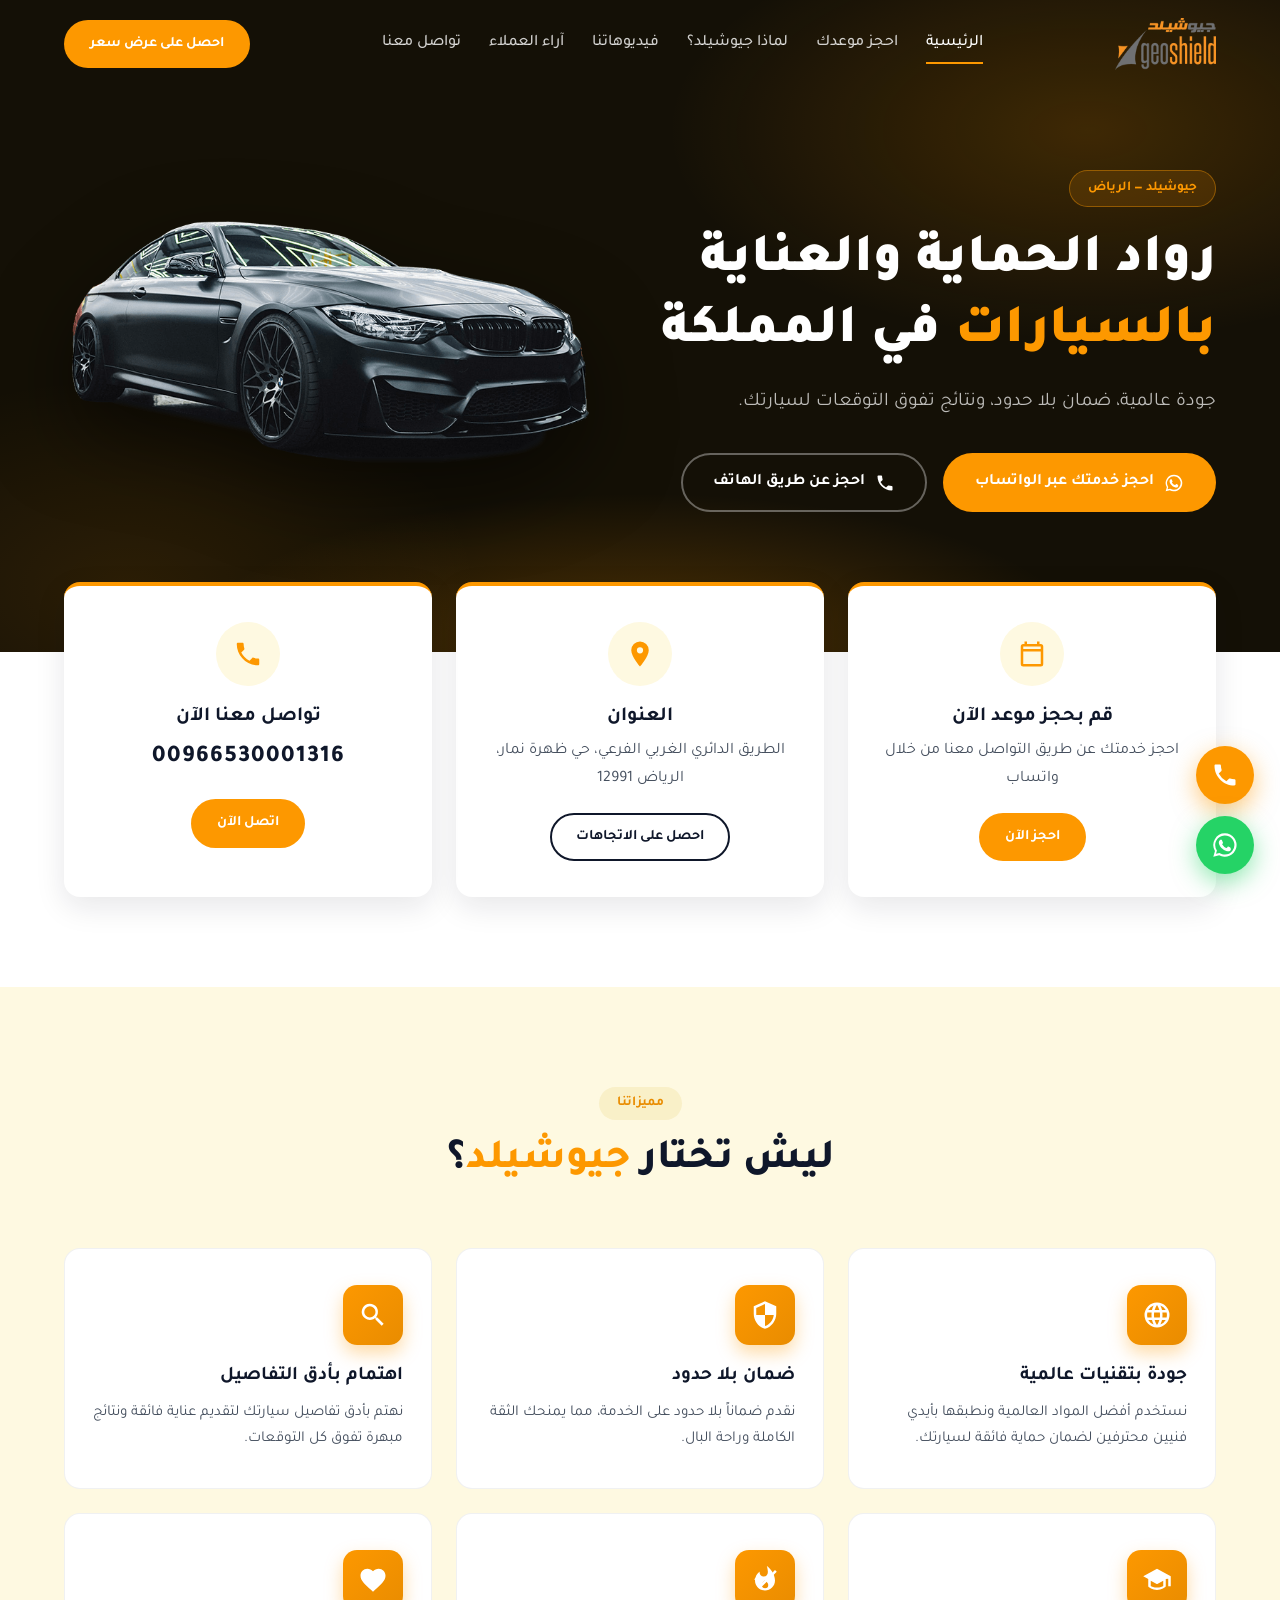
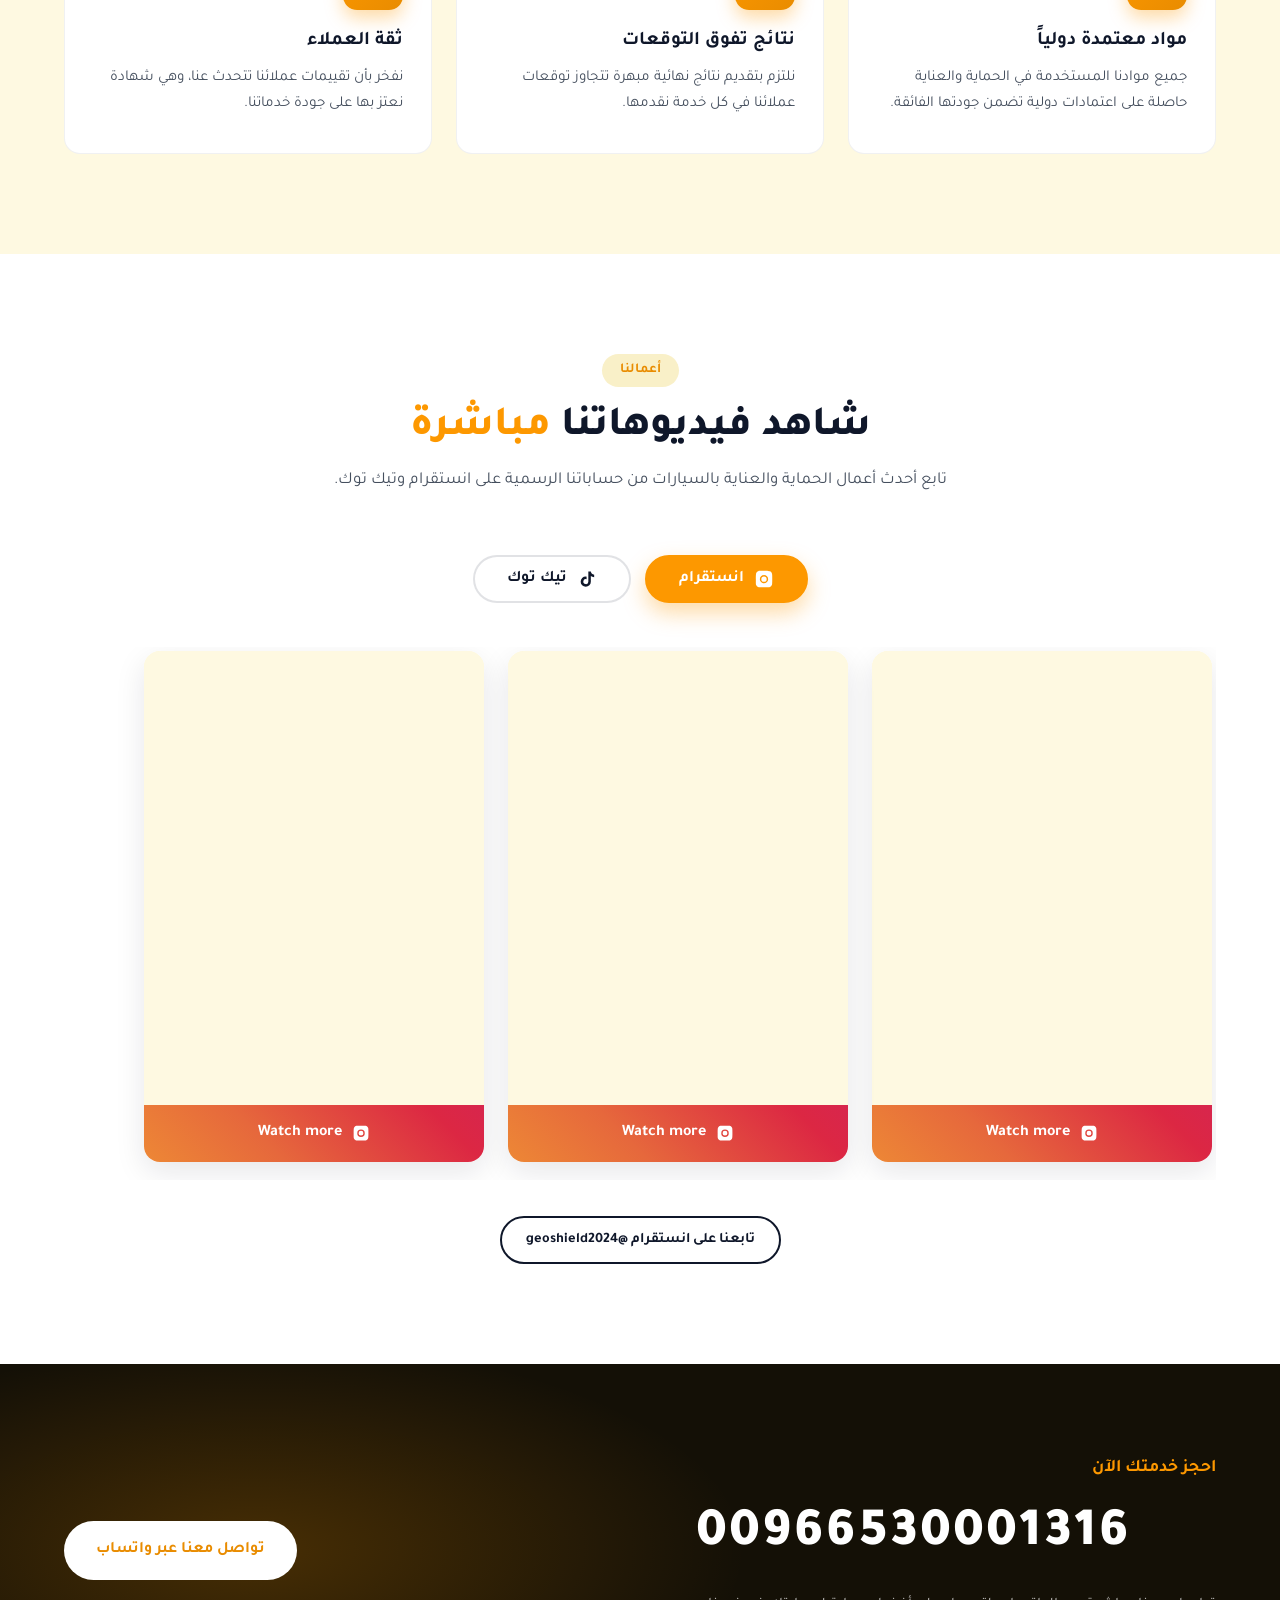
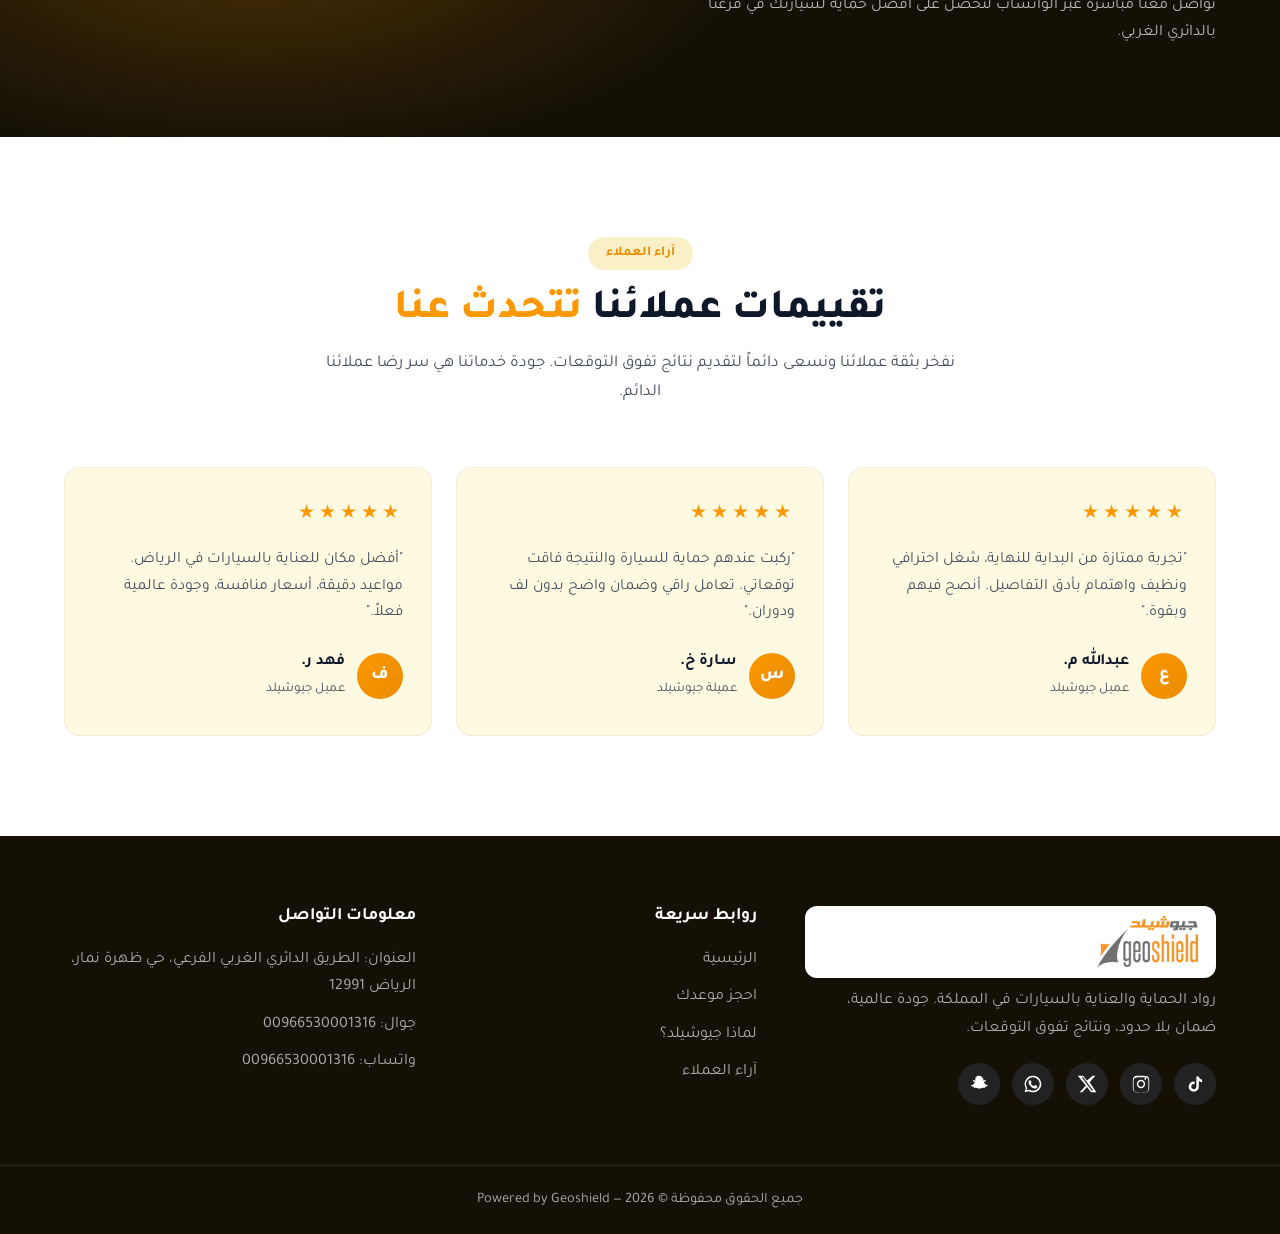
==== index.html @ a32b6647 "Geoshield landing page (RTL Arabic) Landing page matching geoshield-sa.com branding - hero, booking " ====
<!DOCTYPE html>
<html lang="ar" dir="rtl">
<head>
  <meta charset="UTF-8" />
  <meta name="viewport" content="width=device-width, initial-scale=1.0" />
  <title>جيوشيلد | رواد الحماية والعناية بالسيارات في المملكة — Geoshield</title>
  <meta name="description" content="جيوشيلد — رواد الحماية والعناية بالسيارات في المملكة. جودة عالمية، ضمان بلا حدود، ونتائج تفوق التوقعات لسيارتك. الدائري الغربي، الرياض. اتصل: 00966530001316" />
  <meta name="keywords" content="جيوشيلد, Geoshield, حماية السيارات, العناية بالسيارات, نانو سيراميك, تظليل حراري, PPF, الرياض, الدائري الغربي, عازل حراري, تلميع سيارات" />
  <meta name="author" content="Geoshield" />
  <meta name="robots" content="index, follow" />
  <meta name="theme-color" content="#FD9800" />
  <link rel="canonical" href="https://geoshield-sa.com/" />

  <!-- Open Graph -->
  <meta property="og:type" content="website" />
  <meta property="og:locale" content="ar_SA" />
  <meta property="og:site_name" content="Geoshield | جيوشيلد" />
  <meta property="og:title" content="جيوشيلد | رواد الحماية والعناية بالسيارات في المملكة" />
  <meta property="og:description" content="جودة عالمية، ضمان بلا حدود، ونتائج تفوق التوقعات لسيارتك. الدائري الغربي - الرياض." />
  <meta property="og:url" content="https://geoshield-sa.com/" />
  <meta property="og:image" content="https://geoshield-sa.com/wp-content/uploads/2020/06/black-bmw-m3-coupe-car.png" />

  <!-- Twitter Card -->
  <meta name="twitter:card" content="summary_large_image" />
  <meta name="twitter:title" content="جيوشيلد | رواد الحماية والعناية بالسيارات في المملكة" />
  <meta name="twitter:description" content="جودة عالمية، ضمان بلا حدود، ونتائج تفوق التوقعات لسيارتك." />
  <meta name="twitter:image" content="https://geoshield-sa.com/wp-content/uploads/2020/06/black-bmw-m3-coupe-car.png" />
  <meta name="twitter:site" content="@geoshield2024" />

  <!-- Geo -->
  <meta name="geo.region" content="SA-01" />
  <meta name="geo.placename" content="الرياض" />
  <meta name="geo.position" content="24.5685712;46.6179628" />
  <meta name="ICBM" content="24.5685712, 46.6179628" />

  <!-- Local Business Schema -->
  <script type="application/ld+json">
  {
    "@context": "https://schema.org",
    "@type": "AutomotiveBusiness",
    "name": "Geoshield | جيوشيلد",
    "description": "رواد الحماية والعناية بالسيارات في المملكة. جودة عالمية، ضمان بلا حدود، ونتائج تفوق التوقعات لسيارتك.",
    "url": "https://geoshield-sa.com/",
    "logo": "https://geoshield-sa.com/wp-content/uploads/2025/08/Untitled.png",
    "image": "https://geoshield-sa.com/wp-content/uploads/2020/06/black-bmw-m3-coupe-car.png",
    "telephone": "+966530001316",
    "priceRange": "$$",
    "address": {
      "@type": "PostalAddress",
      "streetAddress": "الطريق الدائري الغربي الفرعي، حي ظهرة نمار",
      "addressLocality": "الرياض",
      "postalCode": "12991",
      "addressCountry": "SA"
    },
    "geo": { "@type": "GeoCoordinates", "latitude": 24.5685712, "longitude": 46.6179628 },
    "sameAs": [
      "https://www.tiktok.com/@geoshield2024",
      "https://www.instagram.com/geoshield2024",
      "https://x.com/geoshield2024"
    ]
  }
  </script>

  <!-- Google Tag Manager — for Google Ads / campaigns.
       Replace GTM-XXXXXXX with your container ID (e.g. GTM-ABC1234) and it loads automatically. -->
  <script>
    var GTM_ID = 'GTM-XXXXXXX';
    if (GTM_ID !== 'GTM-XXXXXXX') {
      window.dataLayer = window.dataLayer || [];
      window.dataLayer.push({ 'gtm.start': new Date().getTime(), event: 'gtm.js' });
      var gtmScript = document.createElement('script');
      gtmScript.async = true;
      gtmScript.src = 'https://www.googletagmanager.com/gtm.js?id=' + GTM_ID;
      document.head.appendChild(gtmScript);
    }
  </script>

  <link rel="icon" href="assets/favicon.png" />
  <link rel="preconnect" href="https://fonts.googleapis.com" />
  <link rel="preconnect" href="https://fonts.gstatic.com" crossorigin />
  <link href="https://fonts.googleapis.com/css2?family=Tajawal:wght@400;500;700;800;900&display=swap" rel="stylesheet" />
  <link rel="stylesheet" href="style.css" />
</head>
<body>

  <!-- ===== Header ===== -->
  <header class="site-header" id="siteHeader">
    <div class="container header-inner">
      <a href="#home" class="logo">
        <img src="assets/logo.png" alt="Geoshield - جيوشيلد" />
      </a>

      <nav class="main-nav" id="mainNav">
        <a href="#home" class="nav-link active">الرئيسية</a>
        <a href="#booking" class="nav-link">احجز موعدك</a>
        <a href="#features" class="nav-link">لماذا جيوشيلد؟</a>
        <a href="#videos" class="nav-link">فيديوهاتنا</a>
        <a href="#reviews" class="nav-link">آراء العملاء</a>
        <a href="#contact" class="nav-link">تواصل معنا</a>
      </nav>

      <a href="https://wa.me/966530001316" target="_blank" rel="noopener" class="btn btn-primary header-cta">احصل على عرض سعر</a>

      <button class="menu-toggle" id="menuToggle" aria-label="القائمة">
        <span></span><span></span><span></span>
      </button>
    </div>
  </header>

  <!-- ===== Hero ===== -->
  <section class="hero" id="home">
    <div class="hero-glow"></div>
    <div class="container hero-inner">
      <div class="hero-text">
        <span class="hero-badge">جيوشيلد — الرياض</span>
        <h1>رواد الحماية والعناية <span class="accent">بالسيارات</span> في المملكة</h1>
        <p>جودة عالمية، ضمان بلا حدود، ونتائج تفوق التوقعات لسيارتك.</p>
        <div class="hero-actions">
          <a href="https://wa.me/966530001316" target="_blank" rel="noopener" class="btn btn-primary">
            <svg viewBox="0 0 24 24" width="20" height="20" fill="currentColor"><path d="M12 2a10 10 0 0 0-8.6 15.1L2 22l5-1.3A10 10 0 1 0 12 2zm0 18.2c-1.6 0-3.1-.4-4.4-1.2l-.3-.2-3 .8.8-2.9-.2-.3A8.2 8.2 0 1 1 12 20.2zm4.6-6.1c-.3-.1-1.5-.7-1.7-.8-.2-.1-.4-.1-.6.1-.2.3-.6.8-.8 1-.1.2-.3.2-.5.1a6.7 6.7 0 0 1-3.3-2.9c-.3-.4 0-.5.1-.7l.4-.5c.1-.2.1-.3 0-.5l-.8-1.9c-.2-.5-.4-.4-.6-.4h-.5c-.2 0-.5.1-.7.3-.2.3-.9.9-.9 2.2s.9 2.5 1 2.7c.1.2 1.8 2.8 4.4 3.9 2.6 1.1 2.6.7 3.1.7.5-.1 1.5-.6 1.7-1.2.2-.6.2-1.1.2-1.2-.1-.1-.3-.2-.5-.3z"/></svg>
            احجز خدمتك عبر الواتساب
          </a>
          <a href="tel:00966530001316" class="btn btn-outline">
            <svg viewBox="0 0 24 24" width="20" height="20" fill="currentColor"><path d="M6.6 10.8a15.9 15.9 0 0 0 6.6 6.6l2.2-2.2c.3-.3.7-.4 1-.2 1.1.4 2.3.6 3.6.6.6 0 1 .4 1 1V20c0 .6-.4 1-1 1C10.6 21 3 13.4 3 4c0-.6.4-1 1-1h3.5c.6 0 1 .4 1 1 0 1.2.2 2.4.6 3.6.1.3 0 .7-.2 1l-2.3 2.2z"/></svg>
            احجز عن طريق الهاتف
          </a>
        </div>
      </div>
      <div class="hero-image">
        <img src="assets/hero-car.png" alt="حماية والعناية بالسيارات - جيوشيلد الرياض" />
      </div>
    </div>
  </section>

  <!-- ===== Booking / Contact Cards ===== -->
  <section class="info-section" id="booking">
    <div class="container info-grid">
      <div class="info-card reveal">
        <div class="info-icon">
          <svg viewBox="0 0 24 24" fill="currentColor"><path d="M19 4h-1V2h-2v2H8V2H6v2H5a2 2 0 0 0-2 2v14a2 2 0 0 0 2 2h14a2 2 0 0 0 2-2V6a2 2 0 0 0-2-2zm0 16H5V10h14v10zM5 8V6h14v2H5z"/></svg>
        </div>
        <h3>قم بحجز موعد الآن</h3>
        <p>احجز خدمتك عن طريق التواصل معنا من خلال واتساب</p>
        <a href="https://wa.me/966530001316" target="_blank" rel="noopener" class="btn btn-primary btn-sm">احجز الآن</a>
      </div>

      <div class="info-card reveal">
        <div class="info-icon">
          <svg viewBox="0 0 24 24" fill="currentColor"><path d="M12 2a7 7 0 0 0-7 7c0 5.2 7 13 7 13s7-7.8 7-13a7 7 0 0 0-7-7zm0 9.5A2.5 2.5 0 1 1 12 6.5a2.5 2.5 0 0 1 0 5z"/></svg>
        </div>
        <h3>العنوان</h3>
        <p>الطريق الدائري الغربي الفرعي، حي ظهرة نمار، الرياض 12991</p>
        <a href="https://www.google.com/maps/search/?api=1&query=24.5685712,46.6179628" target="_blank" rel="noopener" class="btn btn-outline-dark btn-sm">احصل على الاتجاهات</a>
      </div>

      <div class="info-card reveal">
        <div class="info-icon">
          <svg viewBox="0 0 24 24" fill="currentColor"><path d="M6.6 10.8a15.9 15.9 0 0 0 6.6 6.6l2.2-2.2c.3-.3.7-.4 1-.2 1.1.4 2.3.6 3.6.6.6 0 1 .4 1 1V20c0 .6-.4 1-1 1C10.6 21 3 13.4 3 4c0-.6.4-1 1-1h3.5c.6 0 1 .4 1 1 0 1.2.2 2.4.6 3.6.1.3 0 .7-.2 1l-2.3 2.2z"/></svg>
        </div>
        <h3>تواصل معنا الآن</h3>
        <p class="phone-number" dir="ltr">00966530001316</p>
        <a href="tel:00966530001316" class="btn btn-primary btn-sm">اتصل الآن</a>
      </div>
    </div>
  </section>

  <!-- ===== Features ===== -->
  <section class="features" id="features">
    <div class="container">
      <div class="section-head reveal">
        <span class="section-tag">مميزاتنا</span>
        <h2>ليش تختار <span class="accent">جيوشيلد</span>؟</h2>
      </div>

      <div class="features-grid">
        <div class="feature-card reveal">
          <div class="feature-icon">
            <svg viewBox="0 0 24 24" fill="currentColor"><path d="M12 2a10 10 0 1 0 0 20 10 10 0 0 0 0-20zm7 6h-3a15.6 15.6 0 0 0-1.3-3.6A8 8 0 0 1 19 8zM12 4a13.9 13.9 0 0 1 1.9 4h-3.8A13.9 13.9 0 0 1 12 4zM4.3 14a8.2 8.2 0 0 1 0-4h3.4a16.7 16.7 0 0 0 0 4H4.3zm.7 2h3a15.6 15.6 0 0 0 1.3 3.6A8 8 0 0 1 5 16zm3-8H5a8 8 0 0 1 4.3-3.6A15.6 15.6 0 0 0 8 8zm4 12a13.9 13.9 0 0 1-1.9-4h3.8A13.9 13.9 0 0 1 12 20zm2.3-6H9.7a14.7 14.7 0 0 1 0-4h4.6a14.7 14.7 0 0 1 0 4zm.4 5.6A15.6 15.6 0 0 0 16 16h3a8 8 0 0 1-4.3 3.6zM16.3 14a16.7 16.7 0 0 0 0-4h3.4a8.2 8.2 0 0 1 0 4h-3.4z"/></svg>
          </div>
          <h3>جودة بتقنيات عالمية</h3>
          <p>نستخدم أفضل المواد العالمية ونطبقها بأيدي فنيين محترفين لضمان حماية فائقة لسيارتك.</p>
        </div>

        <div class="feature-card reveal">
          <div class="feature-icon">
            <svg viewBox="0 0 24 24" fill="currentColor"><path d="M12 1 3 5v6c0 5.5 3.8 10.7 9 12 5.2-1.3 9-6.5 9-12V5l-9-4zm0 10.99h7c-.5 4.1-3.3 7.8-7 8.9V12H5V6.3l7-3.1V12z"/></svg>
          </div>
          <h3>ضمان بلا حدود</h3>
          <p>نقدم ضماناً بلا حدود على الخدمة، مما يمنحك الثقة الكاملة وراحة البال.</p>
        </div>

        <div class="feature-card reveal">
          <div class="feature-icon">
            <svg viewBox="0 0 24 24" fill="currentColor"><path d="M15.5 14h-.8l-.3-.3a6.5 6.5 0 1 0-.7.7l.3.3v.8l5 5 1.5-1.5-5-5zm-6 0a4.5 4.5 0 1 1 0-9 4.5 4.5 0 0 1 0 9z"/></svg>
          </div>
          <h3>اهتمام بأدق التفاصيل</h3>
          <p>نهتم بأدق تفاصيل سيارتك لتقديم عناية فائقة ونتائج مبهرة تفوق كل التوقعات.</p>
        </div>

        <div class="feature-card reveal">
          <div class="feature-icon">
            <svg viewBox="0 0 24 24" fill="currentColor"><path d="M12 3 1 9l4 2.2V17c0 .6 3.6 3 7 3s7-2.4 7-3v-5.8L21 11v6h2V9L12 3zm5 13.7c-.6.4-2.6 1.3-5 1.3s-4.4-.9-5-1.3v-4.1l4.4 2.4c.4.2.8.2 1.2 0l4.4-2.4v4.1z"/></svg>
          </div>
          <h3>مواد معتمدة دولياً</h3>
          <p>جميع موادنا المستخدمة في الحماية والعناية حاصلة على اعتمادات دولية تضمن جودتها الفائقة.</p>
        </div>

        <div class="feature-card reveal">
          <div class="feature-icon">
            <svg viewBox="0 0 24 24" fill="currentColor"><path d="M9.4 16.6 4.8 12l-1.4 1.4 6 6 12-12L20 6l-10.6 10.6z" transform="translate(0,-2)"/><path d="M12 2c1.8 2 4.5 3.2 4.5 7.5 0 2.5-1.5 4.5-4.5 4.5S7.5 12 7.5 9.5C7.5 5.2 10.2 4 12 2z" opacity="0"/><path d="M13.5.7s.8 2.6.8 4.8c0 2-1.2 3.7-3.3 3.7S7.7 7.5 7.7 6c0-.3 0-.6.1-.9C5.6 6.6 4 9.4 4 12.4c0 4.4 3.6 8 8 8s8-3.6 8-8c0-5.8-4.5-10.4-6.5-11.7zM12 18.6a2.6 2.6 0 0 1-2.6-2.6c0-1.5 1-2.2 2.6-3.8 1.6 1.6 2.6 2.3 2.6 3.8a2.6 2.6 0 0 1-2.6 2.6z"/></svg>
          </div>
          <h3>نتائج تفوق التوقعات</h3>
          <p>نلتزم بتقديم نتائج نهائية مبهرة تتجاوز توقعات عملائنا في كل خدمة نقدمها.</p>
        </div>

        <div class="feature-card reveal">
          <div class="feature-icon">
            <svg viewBox="0 0 24 24" fill="currentColor"><path d="M12 21.35l-1.45-1.32C5.4 15.36 2 12.28 2 8.5 2 5.42 4.42 3 7.5 3c1.74 0 3.41.81 4.5 2.09C13.09 3.81 14.76 3 16.5 3 19.58 3 22 5.42 22 8.5c0 3.78-3.4 6.86-8.55 11.54L12 21.35z"/></svg>
          </div>
          <h3>ثقة العملاء</h3>
          <p>نفخر بأن تقييمات عملائنا تتحدث عنا، وهي شهادة نعتز بها على جودة خدماتنا.</p>
        </div>
      </div>
    </div>
  </section>

  <!-- ===== Videos (Instagram / TikTok embeds) ===== -->
  <section class="videos" id="videos">
    <div class="container">
      <div class="section-head reveal">
        <span class="section-tag">أعمالنا</span>
        <h2>شاهد فيديوهاتنا <span class="accent">مباشرة</span></h2>
        <p>تابع أحدث أعمال الحماية والعناية بالسيارات من حساباتنا الرسمية على انستقرام وتيك توك.</p>
      </div>

      <div class="video-tabs reveal">
        <button class="video-tab active" data-tab="instagram">
          <svg viewBox="0 0 24 24" width="20" height="20" fill="currentColor"><path d="M12 2.2c3.2 0 3.6 0 4.9.1 1.2.1 1.8.2 2.2.4.6.2 1 .5 1.4.9.4.4.7.8.9 1.4.2.4.4 1 .4 2.2.1 1.3.1 1.7.1 4.9s0 3.6-.1 4.9c-.1 1.2-.2 1.8-.4 2.2a3.8 3.8 0 0 1-2.3 2.3c-.4.2-1 .4-2.2.4-1.3.1-1.7.1-4.9.1s-3.6 0-4.9-.1c-1.2-.1-1.8-.2-2.2-.4a3.8 3.8 0 0 1-2.3-2.3c-.2-.4-.4-1-.4-2.2C2.2 15.6 2.2 15.2 2.2 12s0-3.6.1-4.9c.1-1.2.2-1.8.4-2.2.2-.6.5-1 .9-1.4.4-.4.8-.7 1.4-.9.4-.2 1-.4 2.2-.4C8.4 2.2 8.8 2.2 12 2.2zm0 5a5 5 0 1 0 0 10 5 5 0 0 0 0-10zm0 1.8a3.2 3.2 0 1 1 0 6.4 3.2 3.2 0 0 1 0-6.4zm6.4-3.1a1.2 1.2 0 1 1-2.4 0 1.2 1.2 0 0 1 2.4 0z"/></svg>
          انستقرام
        </button>
        <button class="video-tab" data-tab="tiktok">
          <svg viewBox="0 0 24 24" width="20" height="20" fill="currentColor"><path d="M16.6 3c.4 2.2 1.8 3.6 4 3.8v3c-1.6 0-3-.5-4-1.3v6.7a6.1 6.1 0 1 1-6.1-6.1c.3 0 .7 0 1 .1v3.1a3 3 0 1 0 2.1 2.9V3h3z"/></svg>
          تيك توك
        </button>
      </div>

      <div class="video-panel active" id="panel-instagram">
        <div class="video-grid" id="instagramGrid"></div>
        <div class="video-more">
          <a href="https://www.instagram.com/geoshield2024" target="_blank" rel="noopener" class="btn btn-outline-dark btn-sm">تابعنا على انستقرام @geoshield2024</a>
        </div>
      </div>

      <div class="video-panel" id="panel-tiktok">
        <div class="video-grid" id="tiktokGrid"></div>
        <div class="video-more">
          <a href="https://www.tiktok.com/@geoshield2024" target="_blank" rel="noopener" class="btn btn-outline-dark btn-sm">تابعنا على تيك توك @geoshield2024</a>
        </div>
      </div>
    </div>
  </section>

  <!-- ===== CTA Banner ===== -->
  <section class="cta-banner" id="contact">
    <div class="container cta-inner reveal">
      <div class="cta-text">
        <span class="cta-label">احجز خدمتك الآن</span>
        <a href="tel:00966530001316" class="cta-phone" dir="ltr">00966530001316</a>
        <p>تواصل معنا مباشرة عبر الواتساب لتحصل على أفضل حماية لسيارتك في فرعنا بالدائري الغربي.</p>
      </div>
      <a href="https://wa.me/966530001316" target="_blank" rel="noopener" class="btn btn-light">تواصل معنا عبر واتساب</a>
    </div>
  </section>

  <!-- ===== Reviews ===== -->
  <section class="reviews" id="reviews">
    <div class="container">
      <div class="section-head reveal">
        <span class="section-tag">آراء العملاء</span>
        <h2>تقييمات عملائنا <span class="accent">تتحدث عنا</span></h2>
        <p>نفخر بثقة عملائنا ونسعى دائماً لتقديم نتائج تفوق التوقعات. جودة خدماتنا هي سر رضا عملائنا الدائم.</p>
      </div>

      <div class="reviews-grid">
        <div class="review-card reveal">
          <div class="stars">★★★★★</div>
          <p>"تجربة ممتازة من البداية للنهاية، شغل احترافي ونظيف واهتمام بأدق التفاصيل. أنصح فيهم وبقوة."</p>
          <div class="reviewer">
            <span class="avatar">ع</span>
            <div><strong>عبدالله م.</strong><small>عميل جيوشيلد</small></div>
          </div>
        </div>

        <div class="review-card reveal">
          <div class="stars">★★★★★</div>
          <p>"ركبت عندهم حماية للسيارة والنتيجة فاقت توقعاتي. تعامل راقي وضمان واضح بدون لف ودوران."</p>
          <div class="reviewer">
            <span class="avatar">س</span>
            <div><strong>سارة خ.</strong><small>عميلة جيوشيلد</small></div>
          </div>
        </div>

        <div class="review-card reveal">
          <div class="stars">★★★★★</div>
          <p>"أفضل مكان للعناية بالسيارات في الرياض. مواعيد دقيقة، أسعار منافسة، وجودة عالمية فعلاً."</p>
          <div class="reviewer">
            <span class="avatar">ف</span>
            <div><strong>فهد ر.</strong><small>عميل جيوشيلد</small></div>
          </div>
        </div>
      </div>
    </div>
  </section>

  <!-- ===== Footer ===== -->
  <footer class="site-footer">
    <div class="container footer-grid">
      <div class="footer-col footer-brand">
        <a href="#home" class="logo footer-logo">
          <img src="assets/logo.png" alt="Geoshield - جيوشيلد" />
        </a>
        <p>رواد الحماية والعناية بالسيارات في المملكة. جودة عالمية، ضمان بلا حدود، ونتائج تفوق التوقعات.</p>
        <div class="socials">
          <a href="https://www.tiktok.com/@geoshield2024" target="_blank" rel="noopener" aria-label="تيك توك" title="TikTok" class="social-tiktok">
            <svg viewBox="0 0 24 24" fill="currentColor"><path d="M16.6 3c.4 2.2 1.8 3.6 4 3.8v3c-1.6 0-3-.5-4-1.3v6.7a6.1 6.1 0 1 1-6.1-6.1c.3 0 .7 0 1 .1v3.1a3 3 0 1 0 2.1 2.9V3h3z"/></svg>
          </a>
          <a href="https://www.instagram.com/geoshield2024" target="_blank" rel="noopener" aria-label="انستقرام" title="Instagram" class="social-instagram">
            <svg viewBox="0 0 24 24" fill="currentColor"><path d="M12 2.2c3.2 0 3.6 0 4.9.1 1.2.1 1.8.2 2.2.4.6.2 1 .5 1.4.9.4.4.7.8.9 1.4.2.4.4 1 .4 2.2.1 1.3.1 1.7.1 4.9s0 3.6-.1 4.9c-.1 1.2-.2 1.8-.4 2.2a3.8 3.8 0 0 1-2.3 2.3c-.4.2-1 .4-2.2.4-1.3.1-1.7.1-4.9.1s-3.6 0-4.9-.1c-1.2-.1-1.8-.2-2.2-.4a3.8 3.8 0 0 1-2.3-2.3c-.2-.4-.4-1-.4-2.2C2.2 15.6 2.2 15.2 2.2 12s0-3.6.1-4.9c.1-1.2.2-1.8.4-2.2.2-.6.5-1 .9-1.4.4-.4.8-.7 1.4-.9.4-.2 1-.4 2.2-.4C8.4 2.2 8.8 2.2 12 2.2zm0 1.8c-3.1 0-3.5 0-4.8.1-1.1.1-1.5.2-1.9.3-.5.2-.8.4-1.1.7-.3.3-.5.6-.7 1.1-.1.4-.3.8-.3 1.9-.1 1.3-.1 1.7-.1 4.8s0 3.5.1 4.8c.1 1.1.2 1.5.3 1.9.2.5.4.8.7 1.1.3.3.6.5 1.1.7.4.1.8.3 1.9.3 1.3.1 1.7.1 4.8.1s3.5 0 4.8-.1c1.1-.1 1.5-.2 1.9-.3.5-.2.8-.4 1.1-.7.3-.3.5-.6.7-1.1.1-.4.3-.8.3-1.9.1-1.3.1-1.7.1-4.8s0-3.5-.1-4.8c-.1-1.1-.2-1.5-.3-1.9-.2-.5-.4-.8-.7-1.1-.3-.3-.6-.5-1.1-.7-.4-.1-.8-.3-1.9-.3-1.3-.1-1.7-.1-4.8-.1zm0 3a5 5 0 1 1 0 10 5 5 0 0 1 0-10zm0 1.8a3.2 3.2 0 1 0 0 6.4 3.2 3.2 0 0 0 0-6.4zm6.4-3.1a1.2 1.2 0 1 1-2.4 0 1.2 1.2 0 0 1 2.4 0z"/></svg>
          </a>
          <a href="https://x.com/geoshield2024" target="_blank" rel="noopener" aria-label="إكس" title="X" class="social-x">
            <svg viewBox="0 0 24 24" fill="currentColor"><path d="M18.9 2H22l-6.8 7.8L23.2 22h-6.3l-4.9-6.4L6.4 22H3.3l7.3-8.3L1 2h6.4l4.4 5.9L18.9 2zm-1.1 18h1.7L7.4 3.9H5.6L17.8 20z"/></svg>
          </a>
          <a href="https://wa.me/966530001316" target="_blank" rel="noopener" aria-label="واتساب" title="WhatsApp" class="social-whatsapp">
            <svg viewBox="0 0 24 24" fill="currentColor"><path d="M12 2a10 10 0 0 0-8.6 15.1L2 22l5-1.3A10 10 0 1 0 12 2zm0 18.2c-1.6 0-3.1-.4-4.4-1.2l-.3-.2-3 .8.8-2.9-.2-.3A8.2 8.2 0 1 1 12 20.2zm4.6-6.1c-.3-.1-1.5-.7-1.7-.8-.2-.1-.4-.1-.6.1-.2.3-.6.8-.8 1-.1.2-.3.2-.5.1a6.7 6.7 0 0 1-3.3-2.9c-.3-.4 0-.5.1-.7l.4-.5c.1-.2.1-.3 0-.5l-.8-1.9c-.2-.5-.4-.4-.6-.4h-.5c-.2 0-.5.1-.7.3-.2.3-.9.9-.9 2.2s.9 2.5 1 2.7c.1.2 1.8 2.8 4.4 3.9 2.6 1.1 2.6.7 3.1.7.5-.1 1.5-.6 1.7-1.2.2-.6.2-1.1.2-1.2-.1-.1-.3-.2-.5-.3z"/></svg>
          </a>
          <a href="https://www.snapchat.com/add/geoshield2024" target="_blank" rel="noopener" aria-label="سناب شات" title="Snapchat" class="social-snapchat">
            <svg viewBox="0 0 24 24" fill="currentColor"><path d="M12 2c2.9 0 5.1 2.2 5.3 5v.7c.5.1 1-.1 1.4-.3.2-.1.5-.2.7-.2.5 0 .9.4.9.9 0 .4-.3.8-.7.9l-1.2.4c-.2.1-.4.2-.4.4 0 .2.1.4.2.6.8 1.2 2 2.6 3.6 2.9.3.1.6.3.6.7 0 .3-.2.6-.5.7-.7.3-1.6.5-2.4.7-.1.3-.2.7-.4 1-.1.2-.3.3-.6.3h-.1c-.4 0-.9-.1-1.5-.1-.4 0-.8.1-1.2.2-.5.2-1.2.6-2.3.6h-1.8c-1.1 0-1.8-.4-2.3-.6-.4-.1-.8-.2-1.2-.2-.6 0-1.1.1-1.5.1h-.1c-.3 0-.5-.1-.6-.3-.2-.3-.3-.7-.4-1-.8-.2-1.7-.4-2.4-.7-.3-.1-.5-.4-.5-.7 0-.4.3-.6.6-.7 1.6-.3 2.8-1.7 3.6-2.9.1-.2.2-.4.2-.6 0-.2-.2-.3-.4-.4l-1.2-.4c-.4-.1-.7-.5-.7-.9 0-.5.4-.9.9-.9.2 0 .5.1.7.2.4.2.9.4 1.4.3V7C6.9 4.2 9.1 2 12 2z"/></svg>
          </a>
        </div>
      </div>

      <div class="footer-col">
        <h4>روابط سريعة</h4>
        <a href="#home">الرئيسية</a>
        <a href="#booking">احجز موعدك</a>
        <a href="#features">لماذا جيوشيلد؟</a>
        <a href="#reviews">آراء العملاء</a>
      </div>

      <div class="footer-col">
        <h4>معلومات التواصل</h4>
        <p>العنوان: الطريق الدائري الغربي الفرعي، حي ظهرة نمار، الرياض 12991</p>
        <p>جوال: <a href="tel:00966530001316" dir="ltr">00966530001316</a></p>
        <p>واتساب: <a href="https://wa.me/966530001316" target="_blank" rel="noopener" dir="ltr">00966530001316</a></p>
      </div>
    </div>

    <div class="footer-bottom">
      <div class="container">
        <p>جميع الحقوق محفوظة © <span id="year">2026</span> — Powered by Geoshield</p>
      </div>
    </div>
  </footer>

  <!-- Floating contact buttons -->
  <a href="tel:00966530001316" class="call-float" aria-label="اتصل بنا" title="اتصل بنا">
    <svg viewBox="0 0 24 24" width="28" height="28" fill="currentColor"><path d="M6.6 10.8a15.9 15.9 0 0 0 6.6 6.6l2.2-2.2c.3-.3.7-.4 1-.2 1.1.4 2.3.6 3.6.6.6 0 1 .4 1 1V20c0 .6-.4 1-1 1C10.6 21 3 13.4 3 4c0-.6.4-1 1-1h3.5c.6 0 1 .4 1 1 0 1.2.2 2.4.6 3.6.1.3 0 .7-.2 1l-2.3 2.2z"/></svg>
  </a>
  <a href="https://wa.me/966530001316" target="_blank" rel="noopener" class="whatsapp-float" aria-label="تواصل واتساب" title="واتساب">
    <svg viewBox="0 0 24 24" width="28" height="28" fill="currentColor"><path d="M12 2a10 10 0 0 0-8.6 15.1L2 22l5-1.3A10 10 0 1 0 12 2zm0 18.2c-1.6 0-3.1-.4-4.4-1.2l-.3-.2-3 .8.8-2.9-.2-.3A8.2 8.2 0 1 1 12 20.2zm4.6-6.1c-.3-.1-1.5-.7-1.7-.8-.2-.1-.4-.1-.6.1-.2.3-.6.8-.8 1-.1.2-.3.2-.5.1a6.7 6.7 0 0 1-3.3-2.9c-.3-.4 0-.5.1-.7l.4-.5c.1-.2.1-.3 0-.5l-.8-1.9c-.2-.5-.4-.4-.6-.4h-.5c-.2 0-.5.1-.7.3-.2.3-.9.9-.9 2.2s.9 2.5 1 2.7c.1.2 1.8 2.8 4.4 3.9 2.6 1.1 2.6.7 3.1.7.5-.1 1.5-.6 1.7-1.2.2-.6.2-1.1.2-1.2-.1-.1-.3-.2-.5-.3z"/></svg>
  </a>

  <script src="script.js"></script>
</body>
</html>
---- style.css ----
/* ===== Geoshield Landing — same palette as geoshield-sa.com ===== */
:root {
  --orange: #FD9800;
  --orange-dark: #E98C00;
  --navy: #0F172A;
  --gray: #454F5E;
  --cream: #FEF9E1;
  --cream-dark: #F9F0C8;
  --dark: #141006;
  --dark-2: #222222;
  --white: #FFFFFF;
  --radius: 16px;
  --shadow: 0 10px 30px rgba(15, 23, 42, .10);
  --transition: .3s ease;
}

* { margin: 0; padding: 0; box-sizing: border-box; }

html { scroll-behavior: smooth; scroll-padding-top: 90px; }

body {
  font-family: 'Tajawal', sans-serif;
  color: var(--gray);
  background: var(--white);
  line-height: 1.7;
  overflow-x: hidden;
}

.container { max-width: 1200px; margin: 0 auto; padding: 0 24px; }

h1, h2, h3, h4 { color: var(--navy); line-height: 1.3; }
a { text-decoration: none; color: inherit; }
img { max-width: 100%; display: block; }

.accent { color: var(--orange); }

/* ===== Buttons ===== */
.btn {
  display: inline-flex;
  align-items: center;
  gap: 10px;
  padding: 14px 30px;
  border-radius: 50px;
  font-weight: 700;
  font-size: 1rem;
  border: 2px solid transparent;
  cursor: pointer;
  transition: var(--transition);
}
.btn-sm { padding: 10px 24px; font-size: .9rem; }

.btn-primary {
  background: var(--orange);
  color: var(--white);
}
.btn-primary:hover {
  background: var(--orange-dark);
  transform: translateY(-3px);
  box-shadow: 0 12px 24px rgba(253, 152, 0, .35);
}

.btn-outline {
  border-color: rgba(255, 255, 255, .35);
  color: var(--white);
}
.btn-outline:hover {
  background: var(--white);
  color: var(--navy);
  transform: translateY(-3px);
}

.btn-outline-dark {
  border-color: var(--navy);
  color: var(--navy);
}
.btn-outline-dark:hover {
  background: var(--navy);
  color: var(--white);
  transform: translateY(-3px);
}

.btn-light {
  background: var(--white);
  color: var(--orange-dark);
}
.btn-light:hover {
  background: var(--navy);
  color: var(--white);
  transform: translateY(-3px);
}

/* ===== Header ===== */
.site-header {
  position: fixed;
  inset-inline: 0;
  top: 0;
  z-index: 100;
  padding: 18px 0;
  transition: var(--transition);
}
.site-header.scrolled {
  background: rgba(20, 16, 6, .92);
  backdrop-filter: blur(12px);
  padding: 10px 0;
  box-shadow: 0 4px 20px rgba(0, 0, 0, .35);
}

.header-inner {
  display: flex;
  align-items: center;
  justify-content: space-between;
  gap: 20px;
}

.logo img { height: 52px; width: auto; }

.main-nav {
  display: flex;
  gap: 28px;
}
.nav-link {
  color: rgba(255, 255, 255, .8);
  font-weight: 500;
  position: relative;
  transition: var(--transition);
}
.nav-link::after {
  content: '';
  position: absolute;
  bottom: -6px;
  inset-inline-start: 0;
  width: 0;
  height: 2px;
  background: var(--orange);
  transition: var(--transition);
}
.nav-link:hover, .nav-link.active { color: var(--white); }
.nav-link:hover::after, .nav-link.active::after { width: 100%; }

.header-cta { padding: 10px 24px; font-size: .9rem; }

.menu-toggle {
  display: none;
  flex-direction: column;
  gap: 5px;
  background: none;
  border: none;
  cursor: pointer;
  padding: 6px;
}
.menu-toggle span {
  width: 26px;
  height: 3px;
  background: var(--white);
  border-radius: 3px;
  transition: var(--transition);
}
.menu-toggle.open span:nth-child(1) { transform: translateY(8px) rotate(45deg); }
.menu-toggle.open span:nth-child(2) { opacity: 0; }
.menu-toggle.open span:nth-child(3) { transform: translateY(-8px) rotate(-45deg); }

/* ===== Hero ===== */
.hero {
  position: relative;
  background: var(--dark);
  padding: 170px 0 140px;
  overflow: hidden;
}
.hero::before {
  content: '';
  position: absolute;
  inset: 0;
  background:
    radial-gradient(600px 300px at 85% 20%, rgba(253, 152, 0, .18), transparent 70%),
    radial-gradient(500px 300px at 10% 90%, rgba(253, 152, 0, .10), transparent 70%);
}
.hero-glow {
  position: absolute;
  bottom: -140px;
  inset-inline-start: 50%;
  transform: translateX(50%);
  width: 900px;
  height: 300px;
  background: radial-gradient(ellipse, rgba(253, 152, 0, .25), transparent 70%);
  pointer-events: none;
}

.hero-inner {
  position: relative;
  display: grid;
  grid-template-columns: 1.1fr 1fr;
  align-items: center;
  gap: 40px;
}

.hero-badge {
  display: inline-block;
  background: rgba(253, 152, 0, .14);
  color: var(--orange);
  border: 1px solid rgba(253, 152, 0, .4);
  padding: 6px 18px;
  border-radius: 50px;
  font-size: .85rem;
  font-weight: 700;
  margin-bottom: 20px;
}

.hero-text h1 {
  color: var(--white);
  font-size: clamp(2rem, 4.5vw, 3.4rem);
  font-weight: 900;
  margin-bottom: 18px;
}
.hero-text p {
  color: rgba(255, 255, 255, .72);
  font-size: 1.2rem;
  max-width: 480px;
  margin-bottom: 34px;
}

.hero-actions { display: flex; gap: 16px; flex-wrap: wrap; }

.hero-image img {
  filter: drop-shadow(0 30px 40px rgba(0, 0, 0, .5));
}

/* ===== Info cards ===== */
.info-section {
  position: relative;
  z-index: 2;
  margin-top: -70px;
  padding-bottom: 90px;
}
.info-grid {
  display: grid;
  grid-template-columns: repeat(3, 1fr);
  gap: 24px;
}
.info-card {
  background: var(--white);
  border-radius: var(--radius);
  padding: 36px 28px;
  text-align: center;
  box-shadow: var(--shadow);
  border-top: 4px solid var(--orange);
  transition: var(--transition);
}
.info-card:hover { transform: translateY(-8px); }
.info-card h3 { font-size: 1.25rem; margin-bottom: 8px; }
.info-card p { margin-bottom: 20px; }
.phone-number {
  font-size: 1.5rem;
  font-weight: 800;
  color: var(--navy);
  letter-spacing: 1px;
}

.info-icon {
  width: 64px;
  height: 64px;
  margin: 0 auto 18px;
  background: var(--cream);
  border-radius: 50%;
  display: grid;
  place-items: center;
}
.info-icon svg { width: 30px; height: 30px; fill: var(--orange); }

/* ===== Features ===== */
.features {
  background: var(--cream);
  padding: 100px 0;
}

.section-head {
  text-align: center;
  max-width: 640px;
  margin: 0 auto 60px;
}
.section-head h2 {
  font-size: clamp(1.7rem, 3.5vw, 2.6rem);
  font-weight: 800;
  margin-bottom: 12px;
}
.section-head p { font-size: 1.05rem; }

.section-tag {
  display: inline-block;
  background: var(--cream-dark);
  color: var(--orange-dark);
  padding: 5px 18px;
  border-radius: 50px;
  font-size: .85rem;
  font-weight: 700;
  margin-bottom: 14px;
}

.features-grid {
  display: grid;
  grid-template-columns: repeat(3, 1fr);
  gap: 24px;
}
.feature-card {
  background: var(--white);
  border-radius: var(--radius);
  padding: 36px 28px;
  transition: var(--transition);
  border: 1px solid rgba(15, 23, 42, .06);
}
.feature-card:hover {
  transform: translateY(-8px);
  box-shadow: var(--shadow);
  border-color: rgba(253, 152, 0, .4);
}
.feature-card h3 { font-size: 1.2rem; margin-bottom: 10px; }
.feature-card p { font-size: .95rem; }

.feature-icon {
  width: 60px;
  height: 60px;
  background: linear-gradient(135deg, var(--orange), var(--orange-dark));
  border-radius: 14px;
  display: grid;
  place-items: center;
  margin-bottom: 20px;
  box-shadow: 0 8px 18px rgba(253, 152, 0, .35);
}
.feature-icon svg { width: 30px; height: 30px; fill: var(--white); }

/* ===== Videos (social embeds) ===== */
.videos {
  background: var(--white);
  padding: 100px 0;
}

.video-tabs {
  display: flex;
  justify-content: center;
  gap: 14px;
  margin-bottom: 44px;
}
.video-tab {
  display: inline-flex;
  align-items: center;
  gap: 10px;
  padding: 12px 32px;
  border-radius: 50px;
  border: 2px solid rgba(15, 23, 42, .12);
  background: var(--white);
  color: var(--navy);
  font-family: inherit;
  font-weight: 700;
  font-size: 1rem;
  cursor: pointer;
  transition: var(--transition);
}
.video-tab:hover { border-color: var(--orange); color: var(--orange-dark); }
.video-tab.active {
  background: var(--orange);
  border-color: var(--orange);
  color: var(--white);
  box-shadow: 0 10px 22px rgba(253, 152, 0, .35);
}

.video-panel { display: none; }
.video-panel.active { display: block; }

/* Horizontal video scroller with branded scrollbar */
.video-grid {
  display: flex;
  gap: 24px;
  overflow-x: auto;
  overscroll-behavior-x: contain;
  scroll-snap-type: x mandatory;
  padding: 4px 4px 18px;
  scrollbar-width: thin;
  scrollbar-color: var(--orange) var(--cream);
}
.video-grid > * {
  flex: 0 0 min(340px, 82vw);
  scroll-snap-align: start;
}
.video-grid::-webkit-scrollbar { height: 10px; }
.video-grid::-webkit-scrollbar-track {
  background: var(--cream);
  border-radius: 10px;
}
.video-grid::-webkit-scrollbar-thumb {
  background: linear-gradient(135deg, var(--orange), var(--orange-dark));
  border-radius: 10px;
  border: 2px solid var(--cream);
}
.video-grid::-webkit-scrollbar-thumb:hover { background: var(--orange-dark); }
.video-frame {
  border: none;
  width: 100%;
  height: 760px;
  border-radius: var(--radius);
  background: var(--cream);
  box-shadow: var(--shadow);
}
/* Social video cards: embed media on top + branded "Watch now" footer
   covering the whole card bottom (desc/comments hidden) */
.tiktok-card,
.ig-card {
  display: flex;
  flex-direction: column;
  border-radius: var(--radius);
  overflow: hidden;
  background: var(--white);
  box-shadow: var(--shadow);
}
.tiktok-media,
.ig-media {
  overflow: hidden;
  background: #010101;
}
.tiktok-media .video-frame,
.ig-media .video-frame {
  border-radius: 0;
  box-shadow: none;
}

/* TikTok: player is 9:16 -> show exactly that, meta block sits right below */
.tiktok-media {
  aspect-ratio: 10 / 17;
  max-height: 620px;
}
.tiktok-media .video-frame {
  height: calc(100% + 220px);
  background: #010101;
}

/* Instagram: keep header + media (4:5 = 125% width), crop actions/caption below */
.ig-media { aspect-ratio: 3 / 4; background: var(--cream); }
.ig-media .video-frame { height: calc(100% + 340px); }

.tiktok-watch,
.ig-watch {
  display: flex;
  align-items: center;
  justify-content: center;
  gap: 10px;
  padding: 15px;
  color: var(--white);
  font-weight: 700;
  font-size: 1rem;
  transition: var(--transition);
}


.tiktok-watch svg,
.ig-watch svg { fill: var(--white); transition: var(--transition); }

/* TikTok brand: black + cyan/pink glitch accent */
.tiktok-watch {
  background: #010101;
  text-shadow: -1.5px 0 rgba(37, 244, 238, .7), 1.5px 0 rgba(254, 44, 85, .7);
}
.tiktok-watch svg {
  filter: drop-shadow(-1.5px 0 #25F4EE) drop-shadow(1.5px 0 #FE2C55);
}
.tiktok-watch:hover { background: #1f1f23; }

/* Instagram brand gradient */
.ig-watch {
  background: linear-gradient(45deg, #f09433, #e6683c, #dc2743, #cc2366, #bc1888);
  background-size: 200% 200%;
}
.ig-watch:hover {
  background-position: 100% 50%;
  filter: brightness(1.05);
}

.video-fallback {
  flex: 1 1 100%;
  background: var(--dark);
  border-radius: var(--radius);
  padding: 60px 30px;
  text-align: center;
  color: rgba(255, 255, 255, .7);
}
.video-fallback svg {
  width: 48px;
  height: 48px;
  fill: var(--orange);
  margin-bottom: 14px;
}
.video-fallback h3 { color: var(--white); margin-bottom: 8px; }
.video-fallback p { max-width: 480px; margin: 0 auto 22px; }

.video-more {
  text-align: center;
  margin-top: 36px;
}

/* ===== CTA Banner ===== */
.cta-banner {
  background: var(--dark);
  padding: 90px 0;
  position: relative;
  overflow: hidden;
}
.cta-banner::before {
  content: '';
  position: absolute;
  inset: 0;
  background: radial-gradient(700px 300px at 20% 50%, rgba(253, 152, 0, .22), transparent 70%);
}
.cta-inner {
  position: relative;
  display: flex;
  align-items: center;
  justify-content: space-between;
  gap: 40px;
  flex-wrap: wrap;
}
.cta-label {
  color: var(--orange);
  font-weight: 700;
  font-size: 1.1rem;
}
.cta-phone {
  display: block;
  color: var(--white);
  font-size: clamp(2.2rem, 5vw, 3.4rem);
  font-weight: 900;
  letter-spacing: 2px;
  margin: 6px 0 10px;
  transition: var(--transition);
}
.cta-phone:hover { color: var(--orange); }
.cta-text p {
  color: rgba(255, 255, 255, .7);
  max-width: 520px;
}

/* ===== Reviews ===== */
.reviews { padding: 100px 0; background: var(--white); }

.reviews-grid {
  display: grid;
  grid-template-columns: repeat(3, 1fr);
  gap: 24px;
}
.review-card {
  background: var(--cream);
  border-radius: var(--radius);
  padding: 32px 28px;
  transition: var(--transition);
  border: 1px solid rgba(15, 23, 42, .05);
}
.review-card:hover {
  transform: translateY(-8px);
  box-shadow: var(--shadow);
}
.review-card p { margin-bottom: 22px; font-size: .98rem; }

.stars {
  color: var(--orange);
  font-size: 1.2rem;
  letter-spacing: 4px;
  margin-bottom: 14px;
}

.reviewer {
  display: flex;
  align-items: center;
  gap: 12px;
}
.avatar {
  width: 46px;
  height: 46px;
  border-radius: 50%;
  background: linear-gradient(135deg, var(--orange), var(--orange-dark));
  color: var(--white);
  display: grid;
  place-items: center;
  font-weight: 800;
  font-size: 1.1rem;
}
.reviewer strong { color: var(--navy); display: block; }
.reviewer small { color: var(--gray); }

/* ===== Footer ===== */
.site-footer {
  background: var(--dark);
  color: rgba(255, 255, 255, .65);
  padding-top: 70px;
}
.footer-grid {
  display: grid;
  grid-template-columns: 1.4fr 1fr 1.2fr;
  gap: 48px;
  padding-bottom: 50px;
}
.footer-logo {
  display: inline-block;
  background: var(--white);
  padding: 10px 18px;
  border-radius: 12px;
  margin-bottom: 20px;
}
.footer-logo img { height: 52px; }

.footer-col h4 {
  color: var(--white);
  margin-bottom: 18px;
  font-size: 1.1rem;
}
.footer-col a {
  display: block;
  margin-bottom: 10px;
  transition: var(--transition);
}
.footer-col a:hover { color: var(--orange); }
.footer-col p { margin-bottom: 10px; }
.footer-col p a { display: inline; }

.socials { display: flex; gap: 12px; margin-top: 20px; }
.socials a {
  width: 42px;
  height: 42px;
  border-radius: 50%;
  background: var(--dark-2);
  display: grid;
  place-items: center;
  transition: var(--transition);
}
.socials a svg { width: 20px; height: 20px; fill: var(--white); }
.socials a {
  position: relative;
  overflow: hidden;
}
.socials a svg {
  position: relative;
  z-index: 1;
  transition: var(--transition);
}
.socials a:hover { transform: translateY(-5px) scale(1.05); }
.socials a:hover svg { fill: var(--white); }

.social-tiktok:hover   { background: #010101; box-shadow: 0 8px 18px rgba(1, 1, 1, .5); }
.social-instagram:hover { background: linear-gradient(45deg, #f09433, #e6683c, #dc2743, #cc2366, #bc1888); box-shadow: 0 8px 18px rgba(220, 39, 67, .45); }
.social-x:hover        { background: #000000; box-shadow: 0 8px 18px rgba(0, 0, 0, .5); }
.social-whatsapp:hover { background: #25D366; box-shadow: 0 8px 18px rgba(37, 211, 102, .45); }
.social-snapchat:hover { background: #FFFC00; box-shadow: 0 8px 18px rgba(255, 252, 0, .4); }
.social-snapchat:hover svg { fill: #141006; }

.footer-bottom {
  border-top: 1px solid rgba(255, 255, 255, .1);
  padding: 22px 0;
  text-align: center;
  font-size: .9rem;
}

/* ===== Floating contact buttons ===== */
.whatsapp-float,
.call-float {
  position: fixed;
  inset-inline-start: 26px;
  border-radius: 50%;
  color: var(--white);
  display: grid;
  place-items: center;
  z-index: 90;
  transition: var(--transition);
}
.whatsapp-float {
  bottom: 26px;
  --pulse: rgba(37, 211, 102, .45);
  background: #25D366;
  box-shadow: 0 8px 24px rgba(37, 211, 102, .5);
  animation: pulse 2.2s infinite;
}
.whatsapp-float:hover { transform: scale(1.1); background: #1ebe5b; }
@keyframes pulse {
  0% { box-shadow: 0 0 0 0 var(--pulse); }
  70% { box-shadow: 0 0 0 16px rgba(0, 0, 0, 0); }
  100% { box-shadow: 0 0 0 0 rgba(0, 0, 0, 0); }
}
.call-float {
  bottom: 96px;
  --pulse: rgba(253, 152, 0, .45);
  background: var(--orange);
  box-shadow: 0 8px 24px rgba(253, 152, 0, .5);
  animation: pulse 2.2s infinite;
}
.call-float:hover { transform: scale(1.1); background: var(--navy); }
.whatsapp-float, .call-float { width: 58px; height: 58px; }

/* ===== Reveal animation ===== */
.reveal {
  opacity: 0;
  transform: translateY(30px);
  transition: opacity .7s ease, transform .7s ease;
}
.reveal.visible {
  opacity: 1;
  transform: translateY(0);
}

/* ===== Responsive ===== */
@media (max-width: 992px) {
  .hero-inner { grid-template-columns: 1fr; text-align: center; }
  .hero-text p { margin-inline: auto; }
  .hero-actions { justify-content: center; }
  .hero-image { max-width: 560px; margin: 0 auto; }
  .features-grid, .reviews-grid, .info-grid { grid-template-columns: repeat(2, 1fr); }
  .footer-grid { grid-template-columns: 1fr 1fr; }
}

@media (max-width: 768px) {
  .main-nav {
    position: fixed;
    top: 0;
    inset-inline-end: -100%;
    width: min(320px, 80vw);
    height: 100vh;
    background: var(--dark);
    flex-direction: column;
    padding: 110px 36px 40px;
    gap: 22px;
    transition: inset-inline-end .4s ease;
    box-shadow: -10px 0 40px rgba(0, 0, 0, .4);
  }
  .main-nav.open { inset-inline-end: 0; }
  .nav-link { font-size: 1.1rem; }
  .menu-toggle { display: flex; z-index: 110; }
  .header-cta { display: none; }

  /* Stack video cards vertically on mobile */
  .video-grid {
    flex-direction: column;
    overflow: visible;
    scroll-snap-type: none;
    padding-bottom: 0;
  }
  .video-grid > * { flex: none; width: 100%; }
}

@media (max-width: 600px) {
  .features-grid, .reviews-grid, .info-grid, .footer-grid { grid-template-columns: 1fr; }
  .video-frame { height: 660px; }
  .tiktok-media { max-height: 520px; }
  .video-tabs { flex-wrap: wrap; }
  .hero { padding: 140px 0 120px; }
  .cta-inner { flex-direction: column; text-align: center; }
  .cta-text p { margin-inline: auto; }
}
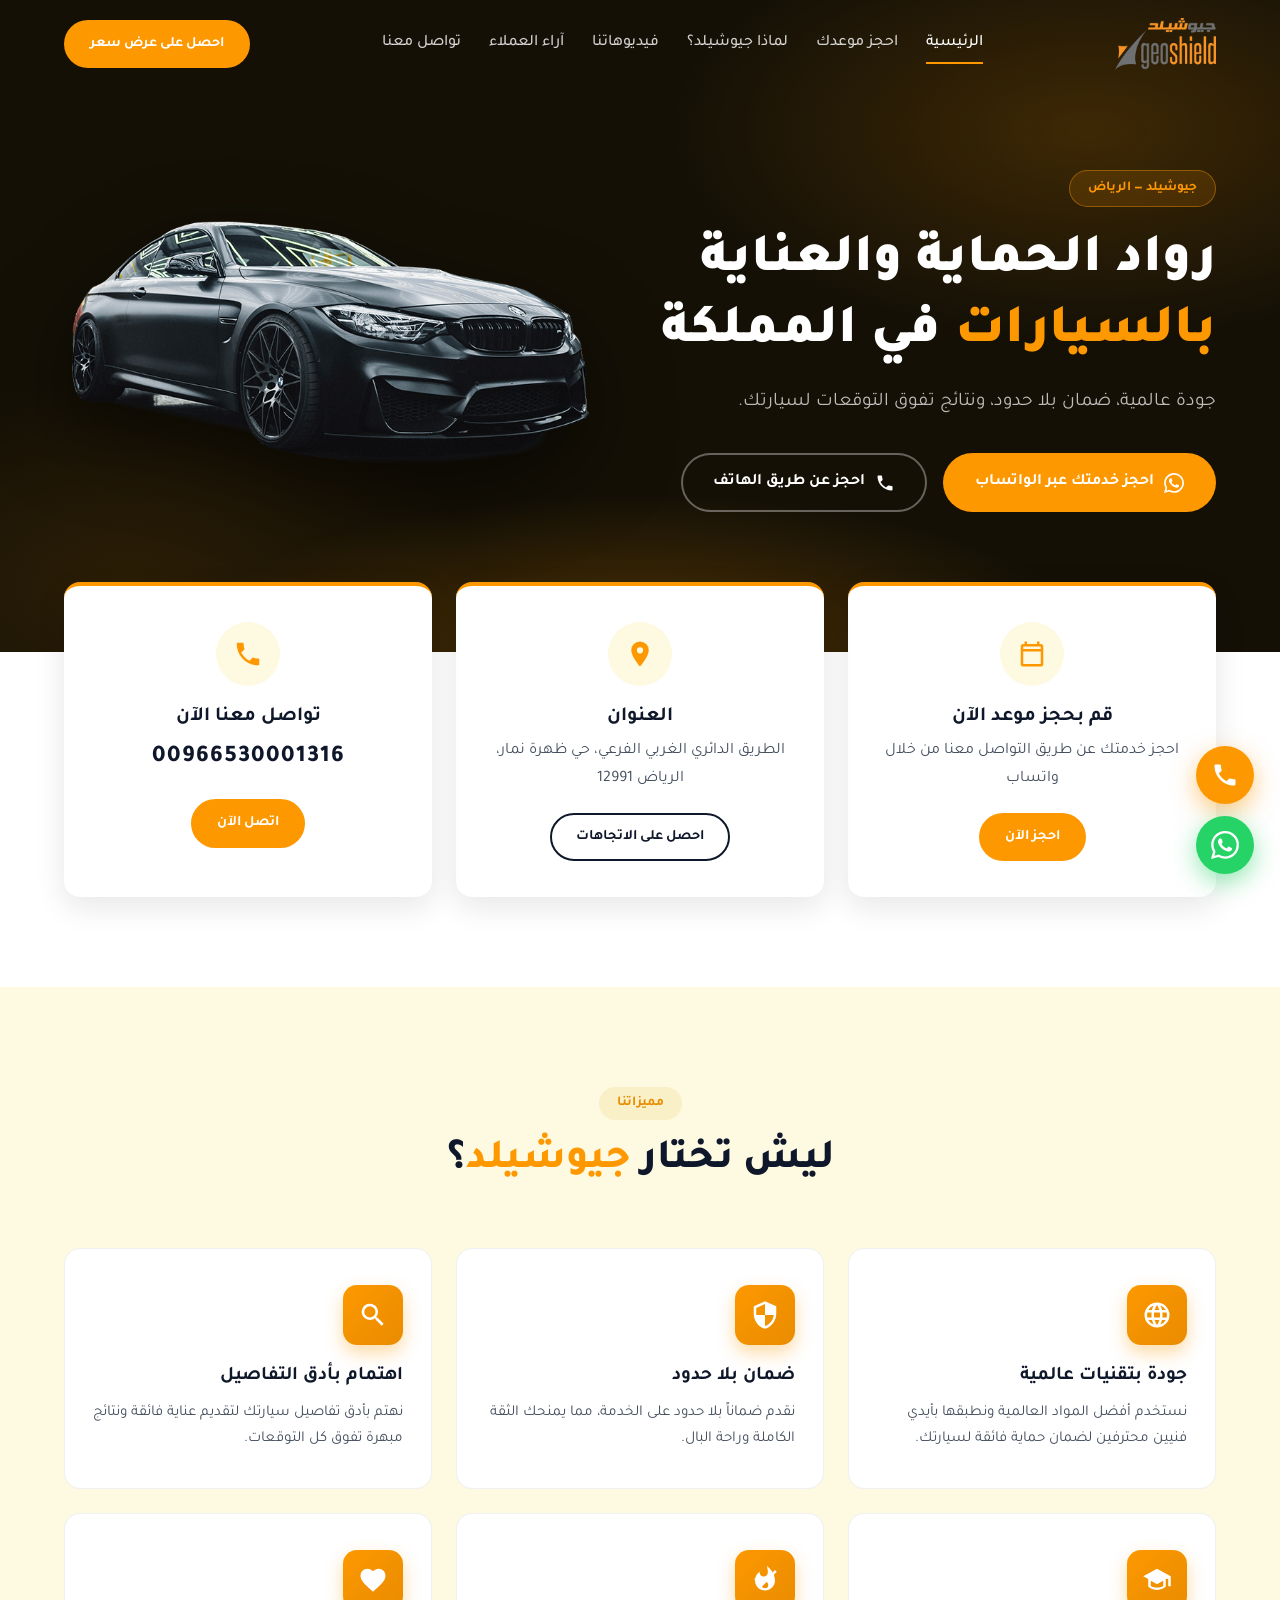
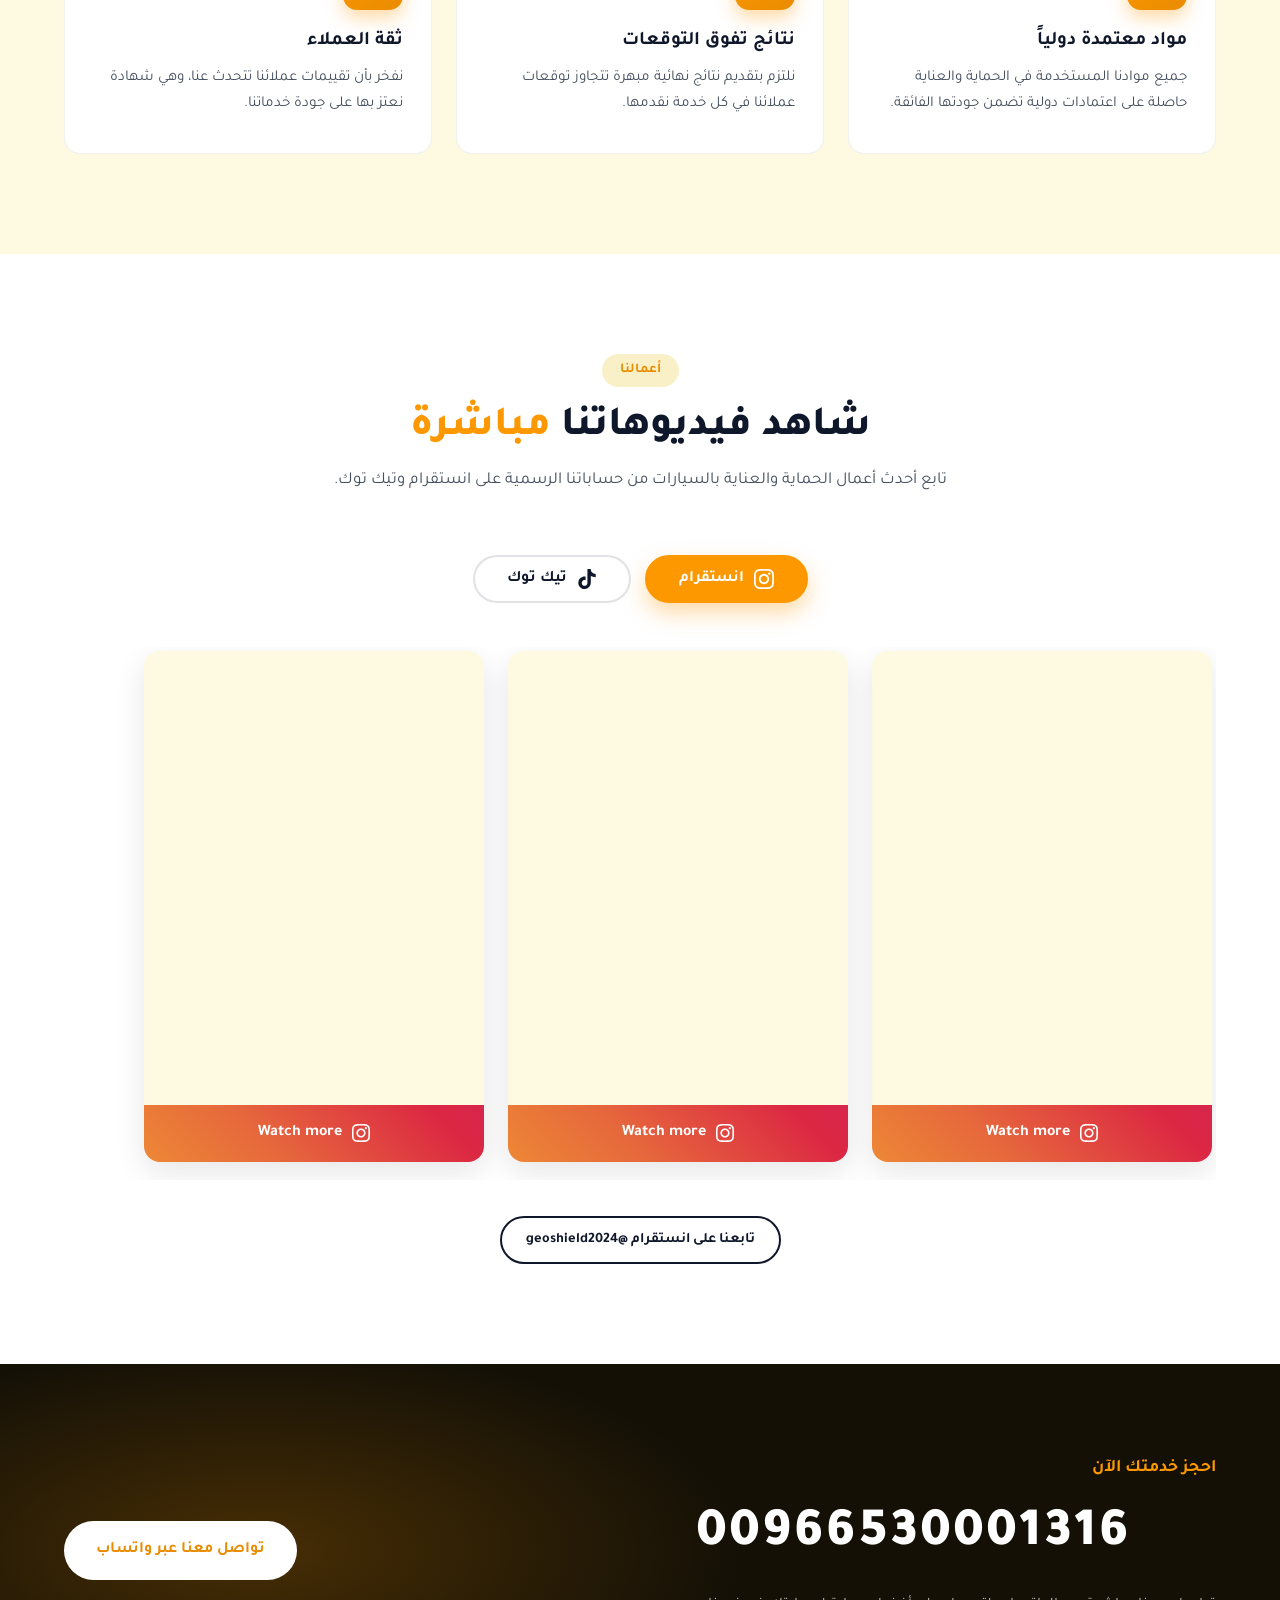
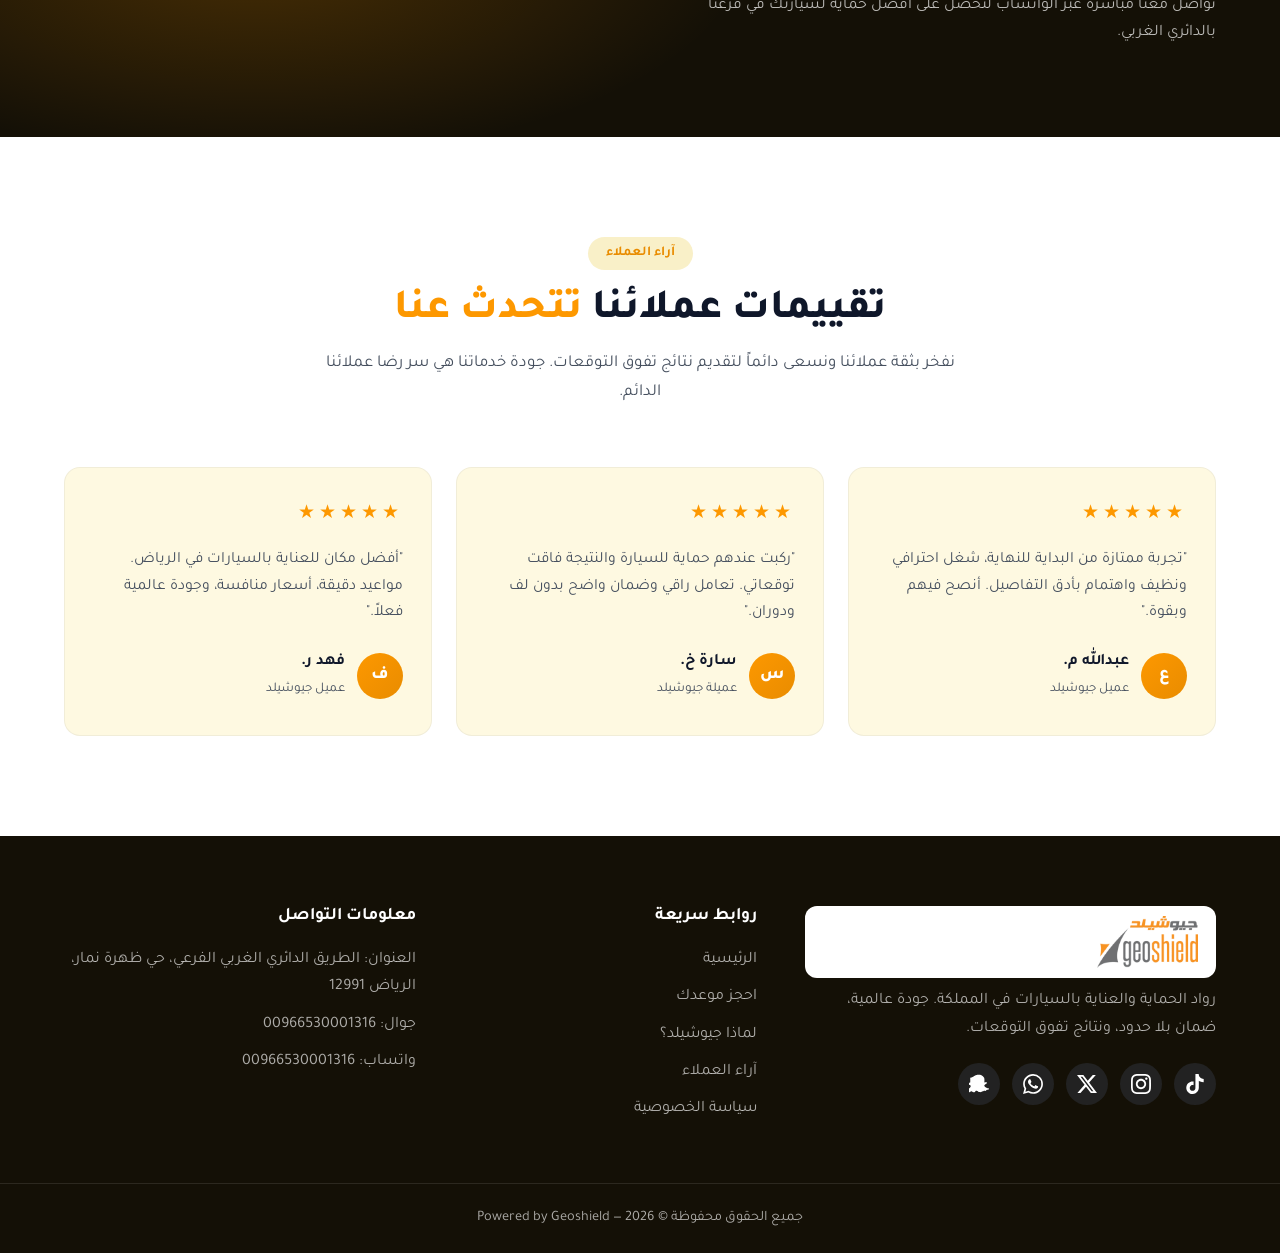
==== commit b201f543: "Add privacy policy page, official brand icons, GTM hook - New privacy.html (Arabic PDPL-aligned priv" ====
--- a/index.html
+++ b/index.html
@@ -117,7 +117,7 @@
         <p>جودة عالمية، ضمان بلا حدود، ونتائج تفوق التوقعات لسيارتك.</p>
         <div class="hero-actions">
           <a href="https://wa.me/966530001316" target="_blank" rel="noopener" class="btn btn-primary">
-            <svg viewBox="0 0 24 24" width="20" height="20" fill="currentColor"><path d="M12 2a10 10 0 0 0-8.6 15.1L2 22l5-1.3A10 10 0 1 0 12 2zm0 18.2c-1.6 0-3.1-.4-4.4-1.2l-.3-.2-3 .8.8-2.9-.2-.3A8.2 8.2 0 1 1 12 20.2zm4.6-6.1c-.3-.1-1.5-.7-1.7-.8-.2-.1-.4-.1-.6.1-.2.3-.6.8-.8 1-.1.2-.3.2-.5.1a6.7 6.7 0 0 1-3.3-2.9c-.3-.4 0-.5.1-.7l.4-.5c.1-.2.1-.3 0-.5l-.8-1.9c-.2-.5-.4-.4-.6-.4h-.5c-.2 0-.5.1-.7.3-.2.3-.9.9-.9 2.2s.9 2.5 1 2.7c.1.2 1.8 2.8 4.4 3.9 2.6 1.1 2.6.7 3.1.7.5-.1 1.5-.6 1.7-1.2.2-.6.2-1.1.2-1.2-.1-.1-.3-.2-.5-.3z"/></svg>
+            <svg viewBox="0 0 24 24" width="20" height="20" fill="currentColor"><path d="M17.472 14.382c-.297-.149-1.758-.867-2.03-.967-.273-.099-.471-.148-.67.15-.197.297-.767.966-.94 1.164-.173.199-.347.223-.644.075-.297-.15-1.255-.463-2.39-1.475-.883-.788-1.48-1.761-1.653-2.059-.173-.297-.018-.458.13-.606.134-.133.298-.347.446-.52.149-.174.198-.298.298-.497.099-.198.05-.371-.025-.52-.075-.149-.669-1.612-.916-2.207-.242-.579-.487-.5-.669-.51-.173-.008-.371-.01-.57-.01-.198 0-.52.074-.792.372-.272.297-1.04 1.016-1.04 2.479 0 1.462 1.065 2.875 1.213 3.074.149.198 2.096 3.2 5.077 4.487.709.306 1.262.489 1.694.625.712.227 1.36.195 1.871.118.571-.085 1.758-.719 2.006-1.413.248-.694.248-1.289.173-1.413-.074-.124-.272-.198-.57-.347m-5.421 7.403h-.004a9.87 9.87 0 01-5.031-1.378l-.361-.214-3.741.982.998-3.648-.235-.374a9.86 9.86 0 01-1.51-5.26c.001-5.45 4.436-9.884 9.888-9.884 2.64 0 5.122 1.03 6.988 2.898a9.825 9.825 0 012.893 6.994c-.003 5.45-4.437 9.884-9.885 9.884m8.413-18.297A11.815 11.815 0 0012.05 0C5.495 0 .16 5.335.157 11.892c0 2.096.547 4.142 1.588 5.945L.057 24l6.305-1.654a11.882 11.882 0 005.683 1.448h.005c6.554 0 11.89-5.335 11.893-11.893 0-3.176-1.236-6.16-3.485-8.403z"/></svg>
             احجز خدمتك عبر الواتساب
           </a>
           <a href="tel:00966530001316" class="btn btn-outline">
@@ -235,11 +235,11 @@
 
       <div class="video-tabs reveal">
         <button class="video-tab active" data-tab="instagram">
-          <svg viewBox="0 0 24 24" width="20" height="20" fill="currentColor"><path d="M12 2.2c3.2 0 3.6 0 4.9.1 1.2.1 1.8.2 2.2.4.6.2 1 .5 1.4.9.4.4.7.8.9 1.4.2.4.4 1 .4 2.2.1 1.3.1 1.7.1 4.9s0 3.6-.1 4.9c-.1 1.2-.2 1.8-.4 2.2a3.8 3.8 0 0 1-2.3 2.3c-.4.2-1 .4-2.2.4-1.3.1-1.7.1-4.9.1s-3.6 0-4.9-.1c-1.2-.1-1.8-.2-2.2-.4a3.8 3.8 0 0 1-2.3-2.3c-.2-.4-.4-1-.4-2.2C2.2 15.6 2.2 15.2 2.2 12s0-3.6.1-4.9c.1-1.2.2-1.8.4-2.2.2-.6.5-1 .9-1.4.4-.4.8-.7 1.4-.9.4-.2 1-.4 2.2-.4C8.4 2.2 8.8 2.2 12 2.2zm0 5a5 5 0 1 0 0 10 5 5 0 0 0 0-10zm0 1.8a3.2 3.2 0 1 1 0 6.4 3.2 3.2 0 0 1 0-6.4zm6.4-3.1a1.2 1.2 0 1 1-2.4 0 1.2 1.2 0 0 1 2.4 0z"/></svg>
+          <svg viewBox="0 0 24 24" width="20" height="20" fill="currentColor"><path d="M12 0C8.74 0 8.333.015 7.053.072 5.775.132 4.905.333 4.14.63c-.789.306-1.459.717-2.126 1.384S.935 3.35.63 4.14C.333 4.905.131 5.775.072 7.053.012 8.333 0 8.74 0 12s.015 3.667.072 4.947c.06 1.277.261 2.148.558 2.913.306.788.717 1.459 1.384 2.126.667.666 1.336 1.079 2.126 1.384.766.296 1.636.499 2.913.558C8.333 23.988 8.74 24 12 24s3.667-.015 4.947-.072c1.277-.06 2.148-.262 2.913-.558.788-.306 1.459-.718 2.126-1.384.666-.667 1.079-1.335 1.384-2.126.296-.765.499-1.636.558-2.913.06-1.28.072-1.687.072-4.947s-.015-3.667-.072-4.947c-.06-1.277-.262-2.149-.558-2.913-.306-.789-.718-1.459-1.384-2.126C21.319 1.347 20.651.935 19.86.63c-.765-.297-1.636-.499-2.913-.558C15.667.012 15.26 0 12 0zm0 2.16c3.203 0 3.585.016 4.85.071 1.17.055 1.805.249 2.227.415.562.217.96.477 1.382.896.419.42.679.819.896 1.381.164.422.36 1.057.413 2.227.057 1.266.07 1.646.07 4.85s-.015 3.585-.074 4.85c-.061 1.17-.256 1.805-.421 2.227-.224.562-.479.96-.899 1.382-.419.419-.824.679-1.38.896-.42.164-1.065.36-2.235.413-1.274.057-1.649.07-4.859.07-3.211 0-3.586-.015-4.859-.074-1.171-.061-1.816-.256-2.236-.421-.569-.224-.96-.479-1.379-.899-.421-.419-.69-.824-.9-1.38-.165-.42-.359-1.065-.42-2.235-.045-1.26-.061-1.649-.061-4.844 0-3.196.016-3.586.061-4.861.061-1.17.255-1.814.42-2.234.21-.57.479-.96.9-1.381.419-.419.81-.689 1.379-.898.42-.166 1.051-.361 2.221-.421 1.275-.045 1.65-.06 4.859-.06l.045.03zm0 3.678c-3.405 0-6.162 2.76-6.162 6.162 0 3.405 2.76 6.162 6.162 6.162 3.405 0 6.162-2.76 6.162-6.162 0-3.405-2.76-6.162-6.162-6.162zM12 16c-2.21 0-4-1.79-4-4s1.79-4 4-4 4 1.79 4 4-1.79 4-4 4zm7.846-10.405c0 .795-.646 1.44-1.44 1.44-.795 0-1.44-.646-1.44-1.44 0-.794.646-1.439 1.44-1.439.793-.001 1.44.645 1.44 1.439z"/></svg>
           انستقرام
         </button>
         <button class="video-tab" data-tab="tiktok">
-          <svg viewBox="0 0 24 24" width="20" height="20" fill="currentColor"><path d="M16.6 3c.4 2.2 1.8 3.6 4 3.8v3c-1.6 0-3-.5-4-1.3v6.7a6.1 6.1 0 1 1-6.1-6.1c.3 0 .7 0 1 .1v3.1a3 3 0 1 0 2.1 2.9V3h3z"/></svg>
+          <svg viewBox="0 0 24 24" width="20" height="20" fill="currentColor"><path d="M12.525.02c1.31-.02 2.61-.01 3.91-.02.08 1.53.63 3.09 1.75 4.17 1.12 1.11 2.7 1.62 4.24 1.79v4.03c-1.44-.05-2.89-.35-4.2-.97-.57-.26-1.1-.59-1.62-.93-.01 2.92.01 5.84-.02 8.75-.08 1.4-.54 2.79-1.35 3.94-1.31 1.92-3.58 3.17-5.91 3.21-1.43.08-2.86-.31-4.08-1.03-2.02-1.19-3.44-3.37-3.65-5.71-.02-.5-.03-1-.01-1.49.18-1.9 1.12-3.72 2.58-4.96 1.66-1.44 3.98-2.13 6.15-1.72.02 1.48-.04 2.96-.04 4.44-.99-.32-2.15-.23-3.02.37-.63.41-1.11 1.04-1.36 1.75-.21.51-.15 1.07-.14 1.61.24 1.64 1.82 3.02 3.5 2.87 1.12-.01 2.19-.66 2.77-1.61.19-.33.4-.67.41-1.06.1-1.79.06-3.57.07-5.36.01-4.03-.01-8.05.02-12.07z"/></svg>
           تيك توك
         </button>
       </div>
@@ -322,19 +322,19 @@
         <p>رواد الحماية والعناية بالسيارات في المملكة. جودة عالمية، ضمان بلا حدود، ونتائج تفوق التوقعات.</p>
         <div class="socials">
           <a href="https://www.tiktok.com/@geoshield2024" target="_blank" rel="noopener" aria-label="تيك توك" title="TikTok" class="social-tiktok">
-            <svg viewBox="0 0 24 24" fill="currentColor"><path d="M16.6 3c.4 2.2 1.8 3.6 4 3.8v3c-1.6 0-3-.5-4-1.3v6.7a6.1 6.1 0 1 1-6.1-6.1c.3 0 .7 0 1 .1v3.1a3 3 0 1 0 2.1 2.9V3h3z"/></svg>
+            <svg viewBox="0 0 24 24" fill="currentColor"><path d="M12.525.02c1.31-.02 2.61-.01 3.91-.02.08 1.53.63 3.09 1.75 4.17 1.12 1.11 2.7 1.62 4.24 1.79v4.03c-1.44-.05-2.89-.35-4.2-.97-.57-.26-1.1-.59-1.62-.93-.01 2.92.01 5.84-.02 8.75-.08 1.4-.54 2.79-1.35 3.94-1.31 1.92-3.58 3.17-5.91 3.21-1.43.08-2.86-.31-4.08-1.03-2.02-1.19-3.44-3.37-3.65-5.71-.02-.5-.03-1-.01-1.49.18-1.9 1.12-3.72 2.58-4.96 1.66-1.44 3.98-2.13 6.15-1.72.02 1.48-.04 2.96-.04 4.44-.99-.32-2.15-.23-3.02.37-.63.41-1.11 1.04-1.36 1.75-.21.51-.15 1.07-.14 1.61.24 1.64 1.82 3.02 3.5 2.87 1.12-.01 2.19-.66 2.77-1.61.19-.33.4-.67.41-1.06.1-1.79.06-3.57.07-5.36.01-4.03-.01-8.05.02-12.07z"/></svg>
           </a>
           <a href="https://www.instagram.com/geoshield2024" target="_blank" rel="noopener" aria-label="انستقرام" title="Instagram" class="social-instagram">
-            <svg viewBox="0 0 24 24" fill="currentColor"><path d="M12 2.2c3.2 0 3.6 0 4.9.1 1.2.1 1.8.2 2.2.4.6.2 1 .5 1.4.9.4.4.7.8.9 1.4.2.4.4 1 .4 2.2.1 1.3.1 1.7.1 4.9s0 3.6-.1 4.9c-.1 1.2-.2 1.8-.4 2.2a3.8 3.8 0 0 1-2.3 2.3c-.4.2-1 .4-2.2.4-1.3.1-1.7.1-4.9.1s-3.6 0-4.9-.1c-1.2-.1-1.8-.2-2.2-.4a3.8 3.8 0 0 1-2.3-2.3c-.2-.4-.4-1-.4-2.2C2.2 15.6 2.2 15.2 2.2 12s0-3.6.1-4.9c.1-1.2.2-1.8.4-2.2.2-.6.5-1 .9-1.4.4-.4.8-.7 1.4-.9.4-.2 1-.4 2.2-.4C8.4 2.2 8.8 2.2 12 2.2zm0 1.8c-3.1 0-3.5 0-4.8.1-1.1.1-1.5.2-1.9.3-.5.2-.8.4-1.1.7-.3.3-.5.6-.7 1.1-.1.4-.3.8-.3 1.9-.1 1.3-.1 1.7-.1 4.8s0 3.5.1 4.8c.1 1.1.2 1.5.3 1.9.2.5.4.8.7 1.1.3.3.6.5 1.1.7.4.1.8.3 1.9.3 1.3.1 1.7.1 4.8.1s3.5 0 4.8-.1c1.1-.1 1.5-.2 1.9-.3.5-.2.8-.4 1.1-.7.3-.3.5-.6.7-1.1.1-.4.3-.8.3-1.9.1-1.3.1-1.7.1-4.8s0-3.5-.1-4.8c-.1-1.1-.2-1.5-.3-1.9-.2-.5-.4-.8-.7-1.1-.3-.3-.6-.5-1.1-.7-.4-.1-.8-.3-1.9-.3-1.3-.1-1.7-.1-4.8-.1zm0 3a5 5 0 1 1 0 10 5 5 0 0 1 0-10zm0 1.8a3.2 3.2 0 1 0 0 6.4 3.2 3.2 0 0 0 0-6.4zm6.4-3.1a1.2 1.2 0 1 1-2.4 0 1.2 1.2 0 0 1 2.4 0z"/></svg>
+            <svg viewBox="0 0 24 24" fill="currentColor"><path d="M12 0C8.74 0 8.333.015 7.053.072 5.775.132 4.905.333 4.14.63c-.789.306-1.459.717-2.126 1.384S.935 3.35.63 4.14C.333 4.905.131 5.775.072 7.053.012 8.333 0 8.74 0 12s.015 3.667.072 4.947c.06 1.277.261 2.148.558 2.913.306.788.717 1.459 1.384 2.126.667.666 1.336 1.079 2.126 1.384.766.296 1.636.499 2.913.558C8.333 23.988 8.74 24 12 24s3.667-.015 4.947-.072c1.277-.06 2.148-.262 2.913-.558.788-.306 1.459-.718 2.126-1.384.666-.667 1.079-1.335 1.384-2.126.296-.765.499-1.636.558-2.913.06-1.28.072-1.687.072-4.947s-.015-3.667-.072-4.947c-.06-1.277-.262-2.149-.558-2.913-.306-.789-.718-1.459-1.384-2.126C21.319 1.347 20.651.935 19.86.63c-.765-.297-1.636-.499-2.913-.558C15.667.012 15.26 0 12 0zm0 2.16c3.203 0 3.585.016 4.85.071 1.17.055 1.805.249 2.227.415.562.217.96.477 1.382.896.419.42.679.819.896 1.381.164.422.36 1.057.413 2.227.057 1.266.07 1.646.07 4.85s-.015 3.585-.074 4.85c-.061 1.17-.256 1.805-.421 2.227-.224.562-.479.96-.899 1.382-.419.419-.824.679-1.38.896-.42.164-1.065.36-2.235.413-1.274.057-1.649.07-4.859.07-3.211 0-3.586-.015-4.859-.074-1.171-.061-1.816-.256-2.236-.421-.569-.224-.96-.479-1.379-.899-.421-.419-.69-.824-.9-1.38-.165-.42-.359-1.065-.42-2.235-.045-1.26-.061-1.649-.061-4.844 0-3.196.016-3.586.061-4.861.061-1.17.255-1.814.42-2.234.21-.57.479-.96.9-1.381.419-.419.81-.689 1.379-.898.42-.166 1.051-.361 2.221-.421 1.275-.045 1.65-.06 4.859-.06l.045.03zm0 3.678c-3.405 0-6.162 2.76-6.162 6.162 0 3.405 2.76 6.162 6.162 6.162 3.405 0 6.162-2.76 6.162-6.162 0-3.405-2.76-6.162-6.162-6.162zM12 16c-2.21 0-4-1.79-4-4s1.79-4 4-4 4 1.79 4 4-1.79 4-4 4zm7.846-10.405c0 .795-.646 1.44-1.44 1.44-.795 0-1.44-.646-1.44-1.44 0-.794.646-1.439 1.44-1.439.793-.001 1.44.645 1.44 1.439z"/></svg>
           </a>
           <a href="https://x.com/geoshield2024" target="_blank" rel="noopener" aria-label="إكس" title="X" class="social-x">
-            <svg viewBox="0 0 24 24" fill="currentColor"><path d="M18.9 2H22l-6.8 7.8L23.2 22h-6.3l-4.9-6.4L6.4 22H3.3l7.3-8.3L1 2h6.4l4.4 5.9L18.9 2zm-1.1 18h1.7L7.4 3.9H5.6L17.8 20z"/></svg>
+            <svg viewBox="0 0 24 24" fill="currentColor"><path d="M18.901 1.153h3.68l-8.04 9.19L24 22.846h-7.406l-5.8-7.584-6.638 7.584H.474l8.6-9.83L0 1.154h7.594l5.243 6.932ZM17.61 20.644h2.039L6.486 3.24H4.298Z"/></svg>
           </a>
           <a href="https://wa.me/966530001316" target="_blank" rel="noopener" aria-label="واتساب" title="WhatsApp" class="social-whatsapp">
-            <svg viewBox="0 0 24 24" fill="currentColor"><path d="M12 2a10 10 0 0 0-8.6 15.1L2 22l5-1.3A10 10 0 1 0 12 2zm0 18.2c-1.6 0-3.1-.4-4.4-1.2l-.3-.2-3 .8.8-2.9-.2-.3A8.2 8.2 0 1 1 12 20.2zm4.6-6.1c-.3-.1-1.5-.7-1.7-.8-.2-.1-.4-.1-.6.1-.2.3-.6.8-.8 1-.1.2-.3.2-.5.1a6.7 6.7 0 0 1-3.3-2.9c-.3-.4 0-.5.1-.7l.4-.5c.1-.2.1-.3 0-.5l-.8-1.9c-.2-.5-.4-.4-.6-.4h-.5c-.2 0-.5.1-.7.3-.2.3-.9.9-.9 2.2s.9 2.5 1 2.7c.1.2 1.8 2.8 4.4 3.9 2.6 1.1 2.6.7 3.1.7.5-.1 1.5-.6 1.7-1.2.2-.6.2-1.1.2-1.2-.1-.1-.3-.2-.5-.3z"/></svg>
+            <svg viewBox="0 0 24 24" fill="currentColor"><path d="M17.472 14.382c-.297-.149-1.758-.867-2.03-.967-.273-.099-.471-.148-.67.15-.197.297-.767.966-.94 1.164-.173.199-.347.223-.644.075-.297-.15-1.255-.463-2.39-1.475-.883-.788-1.48-1.761-1.653-2.059-.173-.297-.018-.458.13-.606.134-.133.298-.347.446-.52.149-.174.198-.298.298-.497.099-.198.05-.371-.025-.52-.075-.149-.669-1.612-.916-2.207-.242-.579-.487-.5-.669-.51-.173-.008-.371-.01-.57-.01-.198 0-.52.074-.792.372-.272.297-1.04 1.016-1.04 2.479 0 1.462 1.065 2.875 1.213 3.074.149.198 2.096 3.2 5.077 4.487.709.306 1.262.489 1.694.625.712.227 1.36.195 1.871.118.571-.085 1.758-.719 2.006-1.413.248-.694.248-1.289.173-1.413-.074-.124-.272-.198-.57-.347m-5.421 7.403h-.004a9.87 9.87 0 01-5.031-1.378l-.361-.214-3.741.982.998-3.648-.235-.374a9.86 9.86 0 01-1.51-5.26c.001-5.45 4.436-9.884 9.888-9.884 2.64 0 5.122 1.03 6.988 2.898a9.825 9.825 0 012.893 6.994c-.003 5.45-4.437 9.884-9.885 9.884m8.413-18.297A11.815 11.815 0 0012.05 0C5.495 0 .16 5.335.157 11.892c0 2.096.547 4.142 1.588 5.945L.057 24l6.305-1.654a11.882 11.882 0 005.683 1.448h.005c6.554 0 11.89-5.335 11.893-11.893 0-3.176-1.236-6.16-3.485-8.403z"/></svg>
           </a>
           <a href="https://www.snapchat.com/add/geoshield2024" target="_blank" rel="noopener" aria-label="سناب شات" title="Snapchat" class="social-snapchat">
-            <svg viewBox="0 0 24 24" fill="currentColor"><path d="M12 2c2.9 0 5.1 2.2 5.3 5v.7c.5.1 1-.1 1.4-.3.2-.1.5-.2.7-.2.5 0 .9.4.9.9 0 .4-.3.8-.7.9l-1.2.4c-.2.1-.4.2-.4.4 0 .2.1.4.2.6.8 1.2 2 2.6 3.6 2.9.3.1.6.3.6.7 0 .3-.2.6-.5.7-.7.3-1.6.5-2.4.7-.1.3-.2.7-.4 1-.1.2-.3.3-.6.3h-.1c-.4 0-.9-.1-1.5-.1-.4 0-.8.1-1.2.2-.5.2-1.2.6-2.3.6h-1.8c-1.1 0-1.8-.4-2.3-.6-.4-.1-.8-.2-1.2-.2-.6 0-1.1.1-1.5.1h-.1c-.3 0-.5-.1-.6-.3-.2-.3-.3-.7-.4-1-.8-.2-1.7-.4-2.4-.7-.3-.1-.5-.4-.5-.7 0-.4.3-.6.6-.7 1.6-.3 2.8-1.7 3.6-2.9.1-.2.2-.4.2-.6 0-.2-.2-.3-.4-.4l-1.2-.4c-.4-.1-.7-.5-.7-.9 0-.5.4-.9.9-.9.2 0 .5.1.7.2.4.2.9.4 1.4.3V7C6.9 4.2 9.1 2 12 2z"/></svg>
+            <svg viewBox="0 0 24 24" fill="currentColor"><path d="M12.206.793c.99 0 4.347.276 5.93 3.821.529 1.193.403 3.219.299 4.847l-.003.06c-.012.18-.022.345-.03.51.075.045.203.09.401.09.3-.016.659-.12 1.033-.301.165-.088.344-.104.464-.104.182 0 .359.029.509.09.45.149.734.479.734.838.015.449-.419.839-1.106 1.123-.059.029-.135.075-.24.135-.704.42-1.689 1.096-1.811 1.767-.015.09-.016.195.03.314.359.959 1.383 2.168 3.195 2.807.40.14 1.05.283 1.732.359.39.045.705.35.705.75 0 .18-.074.33-.216.439-.34.269-1.542.704-2.983.869-.083.165-.268.614-.330.854-.047.167-.104.285-.224.315-.36.104-1.005-.21-1.845-.21-.314 0-.644.045-.958.135-.374.104-.708.269-1.047.478-.762.479-1.591.987-2.823.987-.136 0-.277-.015-.418-.045h-.077c-.254-.015-.524-.031-.809-.031-.525 0-1.048-.015-1.396-.644-.149-.269-.463-.569-.914-.733-.464-.166-.853-.226-1.093-.227-.06 0-.119.006-.18.015-.104.016-.254.045-.389.104-.364.166-.523.362-.66.524-.044.045-.086.089-.134.135-.249.314-.704.928-1.532.928-.39 0-.823-.09-1.303-.286-.495-.195-.96-.434-1.154-.494-.421-.123-.704-.178-.883-.18-.36-.006-.569.135-.778.356-.074.075-.163.16-.269.26-.299.298-.763.417-1.149.412-.162-.006-.308-.029-.43-.074-.074-.031-.133-.076-.178-.135-.135-.193-.209-.48-.314-.728-.073-.179-.163-.402-.268-.522-1.555-.09-2.983-.439-3.24-.787-.105-.149-.151-.321-.136-.509.03-.36.359-.631.69-.691.141-.029.282-.051.423-.075.659-.106 1.576-.254 2.211-.532 1.679-.734 2.504-2.237 2.733-2.933.046-.134.062-.312.051-.478-.023-.359-.209-.703-.539-.934-.435-.299-.986-.551-1.615-.741-.105-.031-.225-.061-.33-.09-.359-.09-.702-.18-.959-.374-.216-.164-.371-.388-.44-.637-.076-.27-.007-.549.194-.776.254-.293.645-.421 1.017-.419.163-.001.314.029.471.077.191.059.419.135.73.135.196 0 .468-.06.797-.352l.096-.111c.097-1.649.096-3.587.035-4.715-.015-.269-.018-.603 0-.878C6.159 3.462 7.16.955 10.105.808 10.508.793 11.932.793 12.206.793z"/></svg>
           </a>
         </div>
       </div>
@@ -345,6 +345,7 @@
         <a href="#booking">احجز موعدك</a>
         <a href="#features">لماذا جيوشيلد؟</a>
         <a href="#reviews">آراء العملاء</a>
+        <a href="privacy.html">سياسة الخصوصية</a>
       </div>
 
       <div class="footer-col">
@@ -367,7 +368,7 @@
     <svg viewBox="0 0 24 24" width="28" height="28" fill="currentColor"><path d="M6.6 10.8a15.9 15.9 0 0 0 6.6 6.6l2.2-2.2c.3-.3.7-.4 1-.2 1.1.4 2.3.6 3.6.6.6 0 1 .4 1 1V20c0 .6-.4 1-1 1C10.6 21 3 13.4 3 4c0-.6.4-1 1-1h3.5c.6 0 1 .4 1 1 0 1.2.2 2.4.6 3.6.1.3 0 .7-.2 1l-2.3 2.2z"/></svg>
   </a>
   <a href="https://wa.me/966530001316" target="_blank" rel="noopener" class="whatsapp-float" aria-label="تواصل واتساب" title="واتساب">
-    <svg viewBox="0 0 24 24" width="28" height="28" fill="currentColor"><path d="M12 2a10 10 0 0 0-8.6 15.1L2 22l5-1.3A10 10 0 1 0 12 2zm0 18.2c-1.6 0-3.1-.4-4.4-1.2l-.3-.2-3 .8.8-2.9-.2-.3A8.2 8.2 0 1 1 12 20.2zm4.6-6.1c-.3-.1-1.5-.7-1.7-.8-.2-.1-.4-.1-.6.1-.2.3-.6.8-.8 1-.1.2-.3.2-.5.1a6.7 6.7 0 0 1-3.3-2.9c-.3-.4 0-.5.1-.7l.4-.5c.1-.2.1-.3 0-.5l-.8-1.9c-.2-.5-.4-.4-.6-.4h-.5c-.2 0-.5.1-.7.3-.2.3-.9.9-.9 2.2s.9 2.5 1 2.7c.1.2 1.8 2.8 4.4 3.9 2.6 1.1 2.6.7 3.1.7.5-.1 1.5-.6 1.7-1.2.2-.6.2-1.1.2-1.2-.1-.1-.3-.2-.5-.3z"/></svg>
+    <svg viewBox="0 0 24 24" width="28" height="28" fill="currentColor"><path d="M17.472 14.382c-.297-.149-1.758-.867-2.03-.967-.273-.099-.471-.148-.67.15-.197.297-.767.966-.94 1.164-.173.199-.347.223-.644.075-.297-.15-1.255-.463-2.39-1.475-.883-.788-1.48-1.761-1.653-2.059-.173-.297-.018-.458.13-.606.134-.133.298-.347.446-.52.149-.174.198-.298.298-.497.099-.198.05-.371-.025-.52-.075-.149-.669-1.612-.916-2.207-.242-.579-.487-.5-.669-.51-.173-.008-.371-.01-.57-.01-.198 0-.52.074-.792.372-.272.297-1.04 1.016-1.04 2.479 0 1.462 1.065 2.875 1.213 3.074.149.198 2.096 3.2 5.077 4.487.709.306 1.262.489 1.694.625.712.227 1.36.195 1.871.118.571-.085 1.758-.719 2.006-1.413.248-.694.248-1.289.173-1.413-.074-.124-.272-.198-.57-.347m-5.421 7.403h-.004a9.87 9.87 0 01-5.031-1.378l-.361-.214-3.741.982.998-3.648-.235-.374a9.86 9.86 0 01-1.51-5.26c.001-5.45 4.436-9.884 9.888-9.884 2.64 0 5.122 1.03 6.988 2.898a9.825 9.825 0 012.893 6.994c-.003 5.45-4.437 9.884-9.885 9.884m8.413-18.297A11.815 11.815 0 0012.05 0C5.495 0 .16 5.335.157 11.892c0 2.096.547 4.142 1.588 5.945L.057 24l6.305-1.654a11.882 11.882 0 005.683 1.448h.005c6.554 0 11.89-5.335 11.893-11.893 0-3.176-1.236-6.16-3.485-8.403z"/></svg>
   </a>
 
   <script src="script.js"></script>
--- a/style.css
+++ b/style.css
@@ -688,6 +688,57 @@
 }
 .call-float:hover { transform: scale(1.1); background: var(--navy); }
 .whatsapp-float, .call-float { width: 58px; height: 58px; }
+
+/* ===== Inner pages (privacy policy) ===== */
+.page-hero {
+  background: var(--dark);
+  padding: 170px 0 80px;
+  text-align: center;
+  position: relative;
+  overflow: hidden;
+}
+.page-hero::before {
+  content: '';
+  position: absolute;
+  inset: 0;
+  background: radial-gradient(600px 260px at 50% 100%, rgba(253, 152, 0, .18), transparent 70%);
+}
+.page-hero h1 {
+  position: relative;
+  color: var(--white);
+  font-size: clamp(1.9rem, 4vw, 2.8rem);
+  font-weight: 900;
+  margin-bottom: 12px;
+}
+.page-hero p {
+  position: relative;
+  color: rgba(255, 255, 255, .7);
+  font-size: 1.1rem;
+}
+
+.policy-content { padding: 70px 0 90px; }
+.policy-container { max-width: 820px; }
+.policy-block {
+  background: var(--white);
+  border: 1px solid rgba(15, 23, 42, .07);
+  border-radius: var(--radius);
+  padding: 30px 34px;
+  margin-bottom: 22px;
+  transition: var(--transition);
+}
+.policy-block:hover { border-color: rgba(253, 152, 0, .4); box-shadow: var(--shadow); }
+.policy-block h2 {
+  font-size: 1.3rem;
+  margin-bottom: 12px;
+  padding-inline-start: 14px;
+  border-inline-start: 4px solid var(--orange);
+}
+.policy-block ul { padding-inline-start: 22px; }
+.policy-block li { margin-bottom: 8px; }
+.policy-block a { color: var(--orange-dark); font-weight: 700; }
+.policy-block a:hover { text-decoration: underline; }
+.policy-date { font-size: .9rem; color: var(--orange-dark); font-weight: 700; }
+.policy-back { text-align: center; margin-top: 40px; }
 
 /* ===== Reveal animation ===== */
 .reveal {
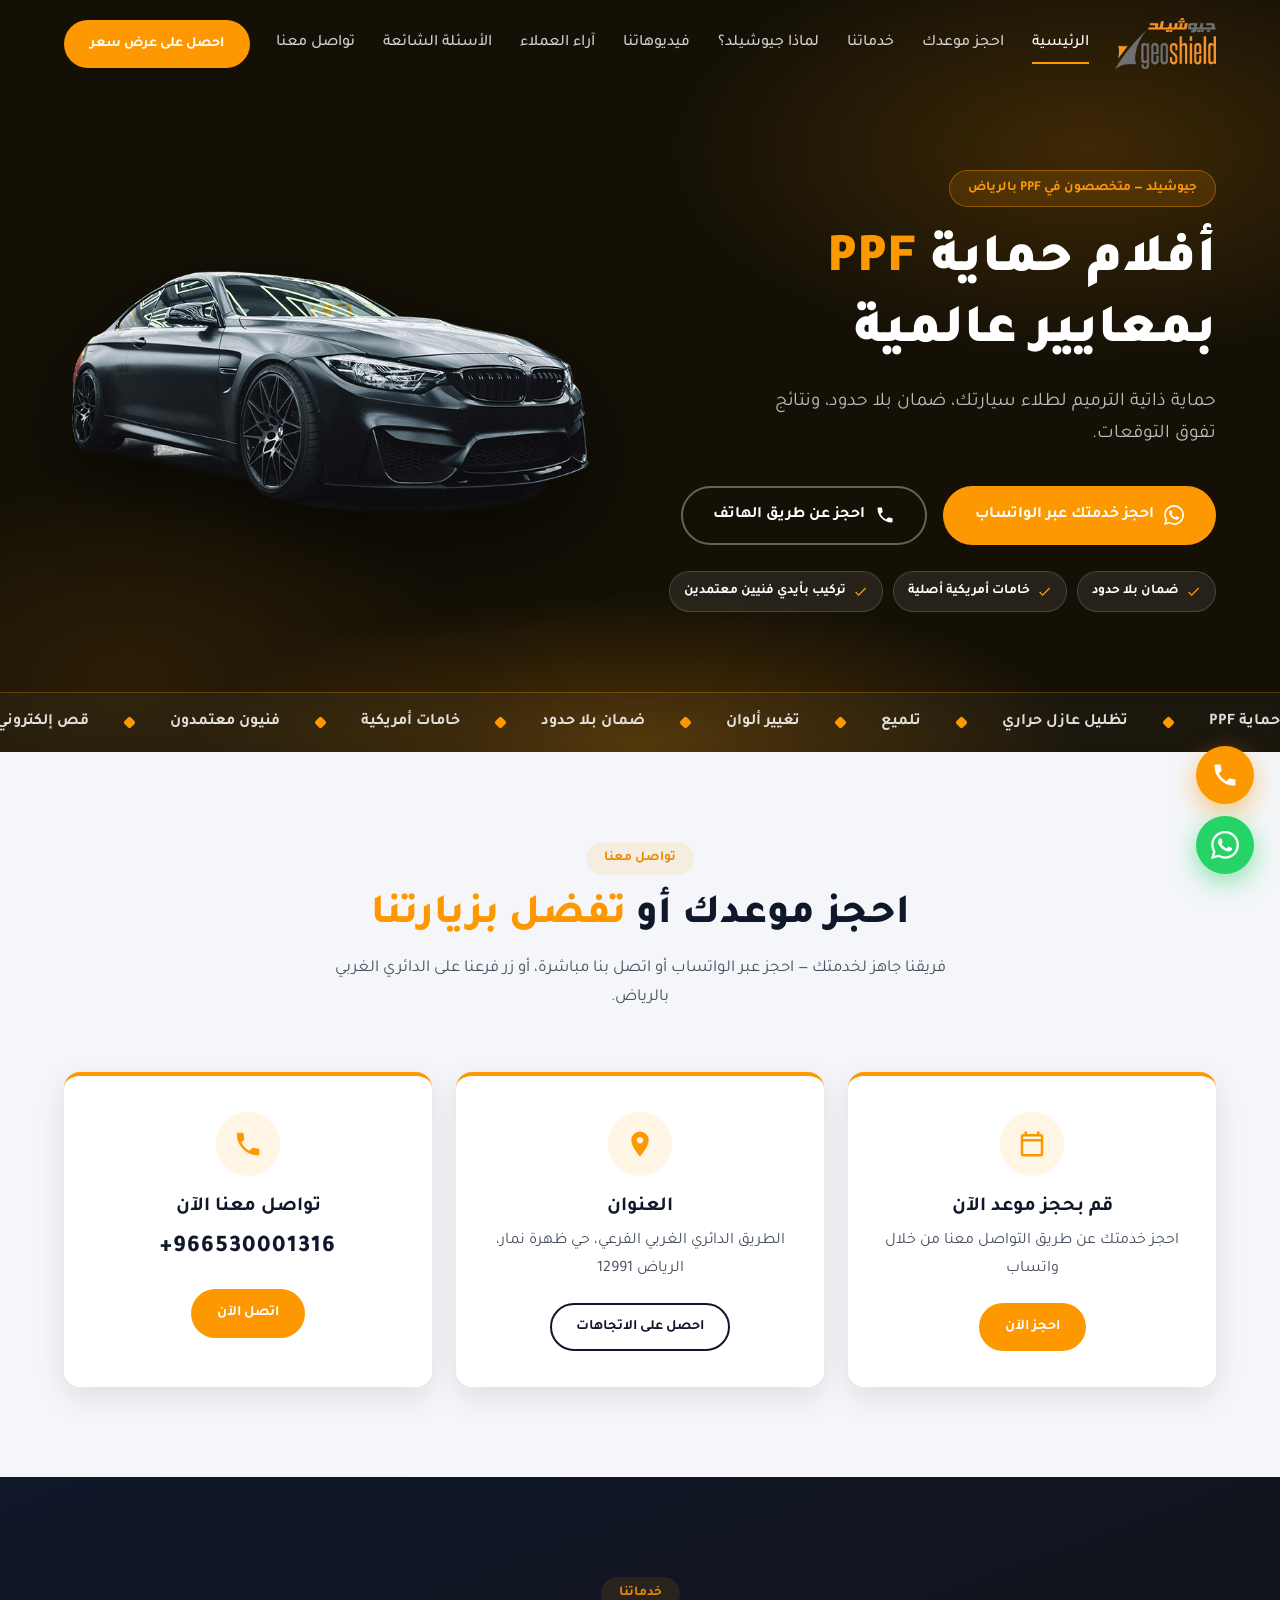
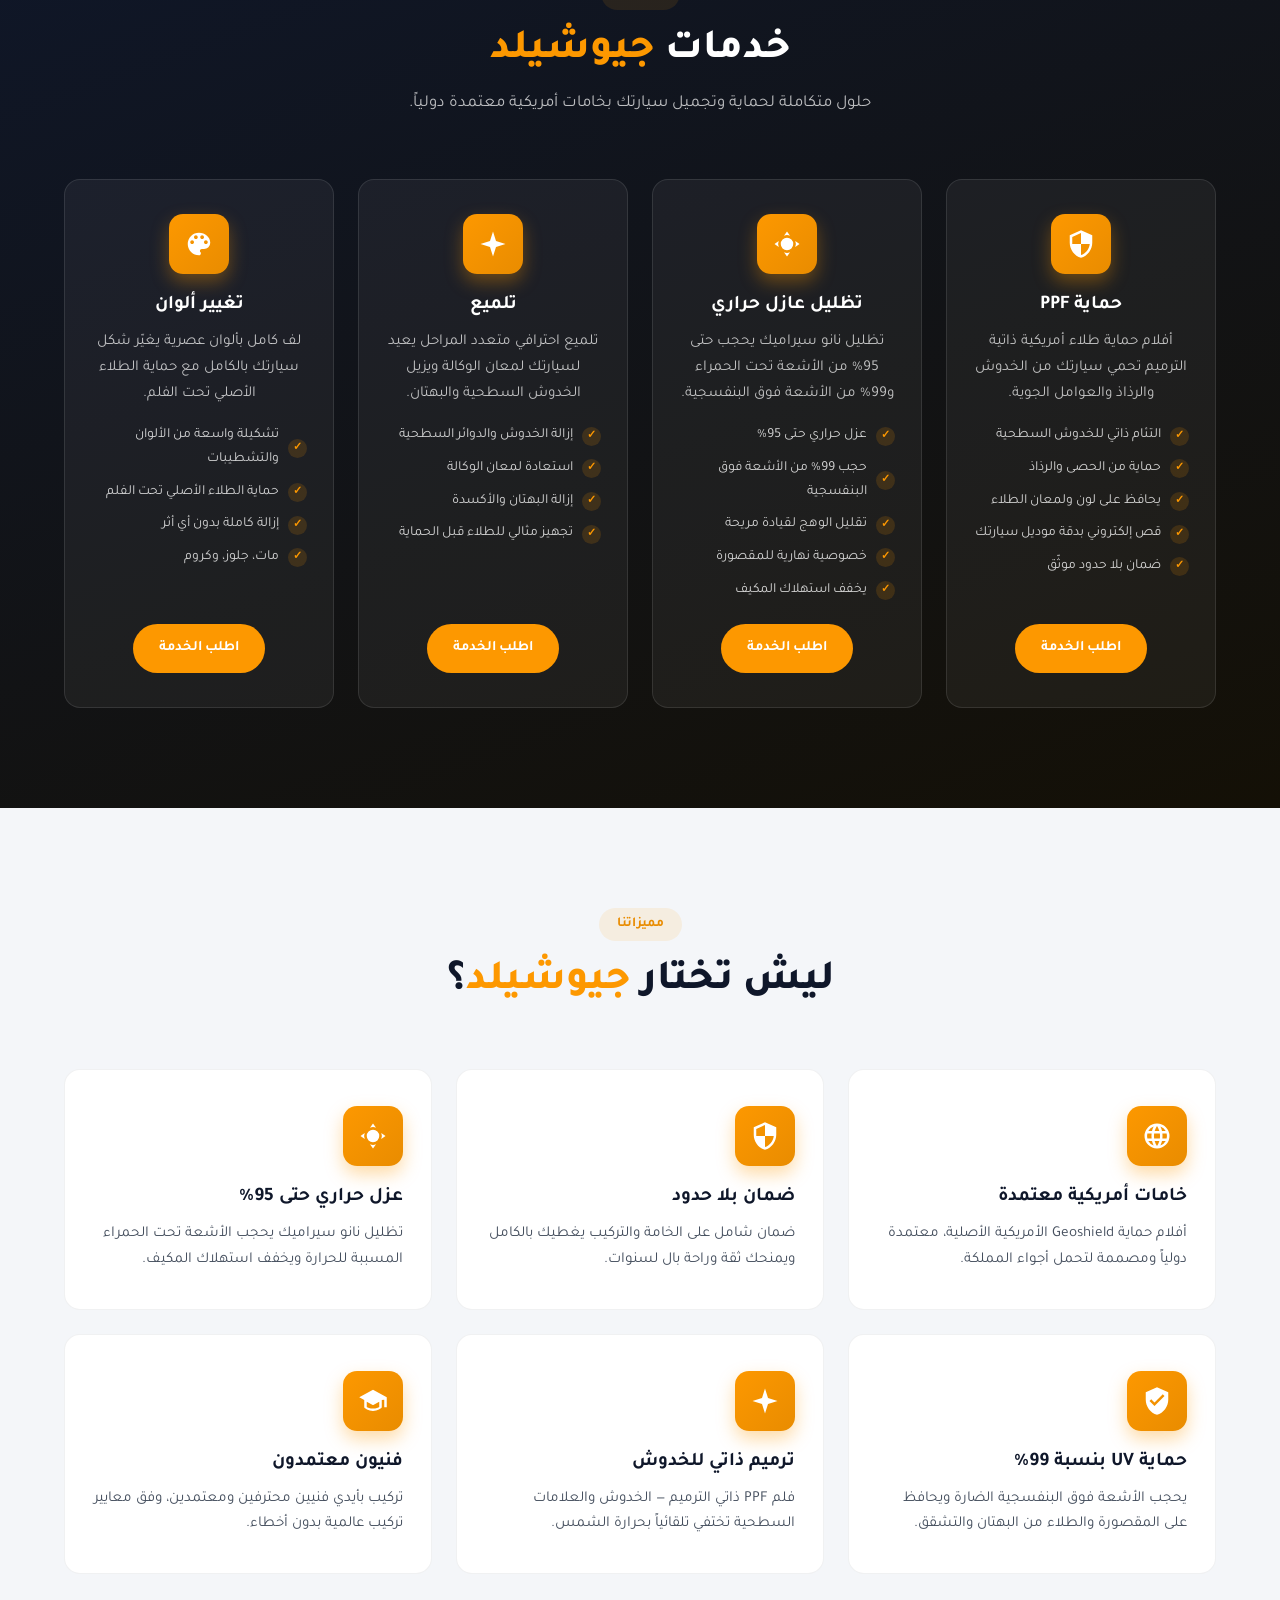
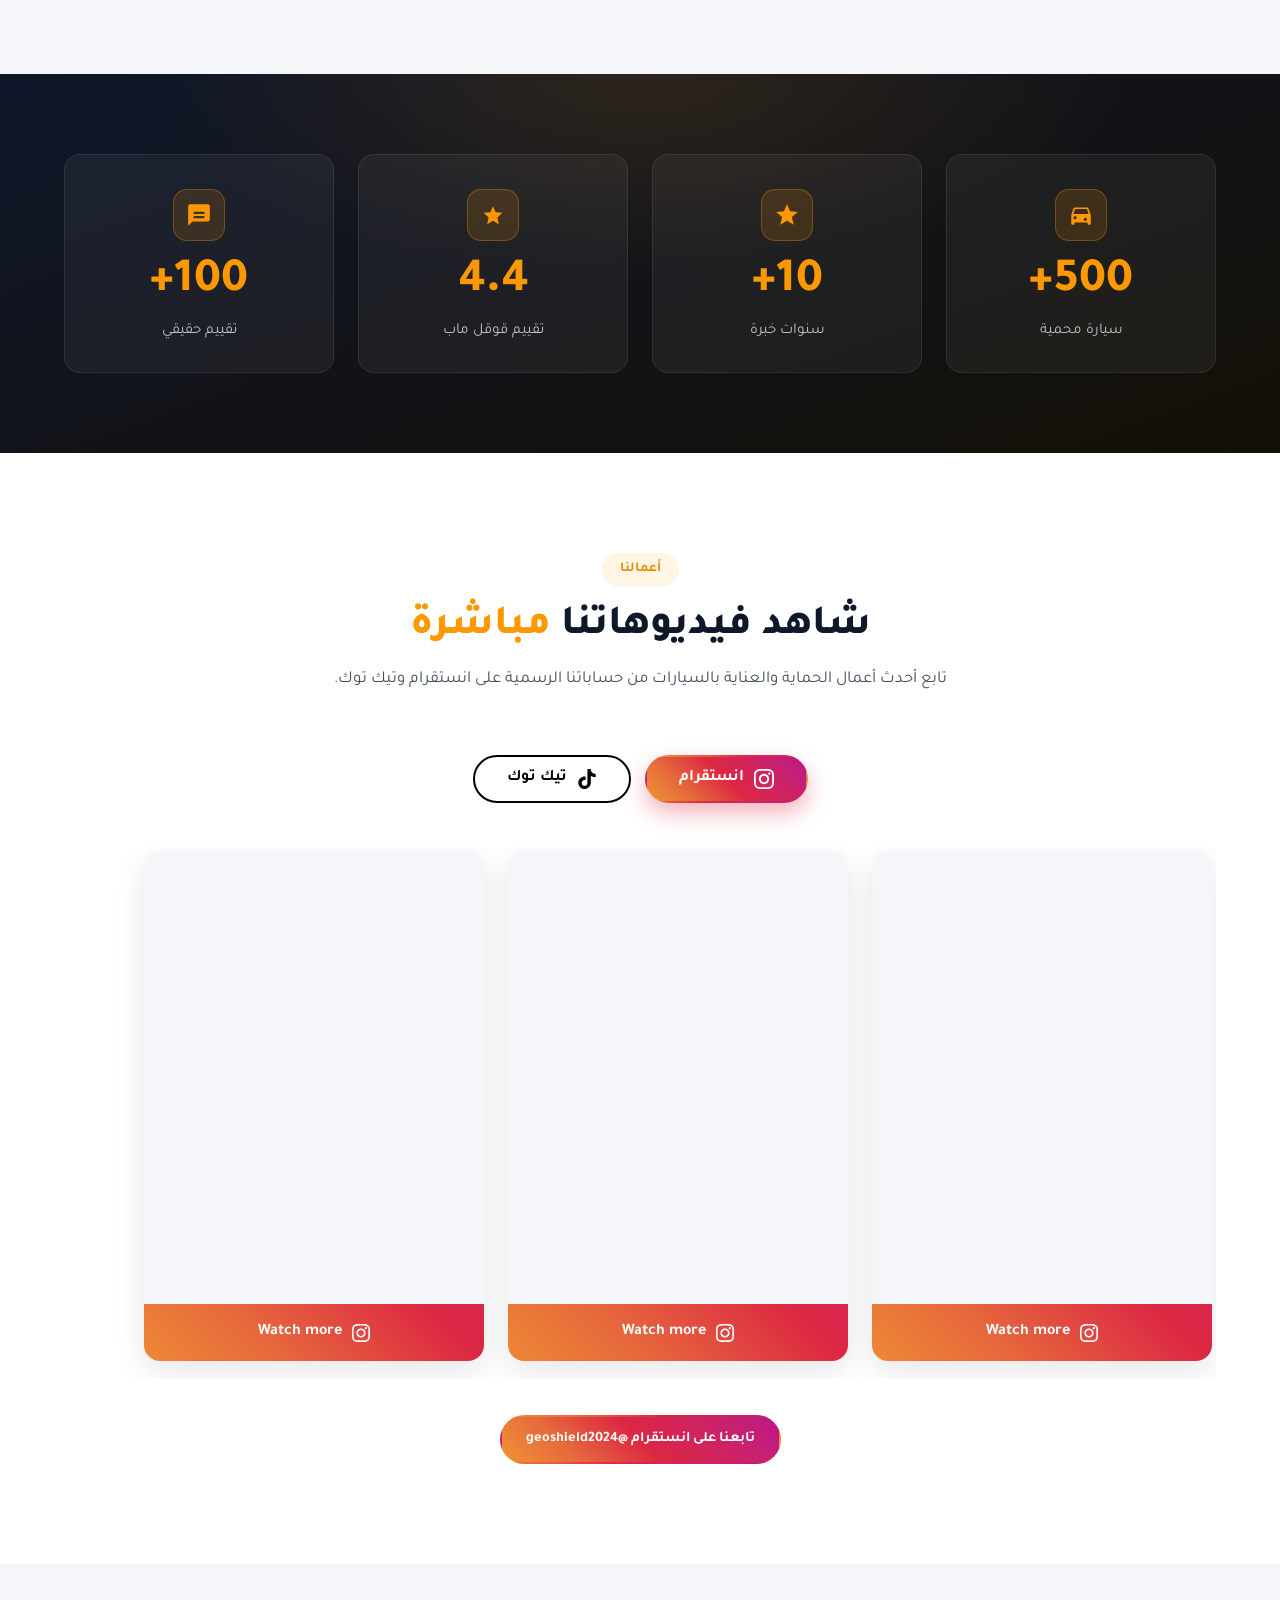
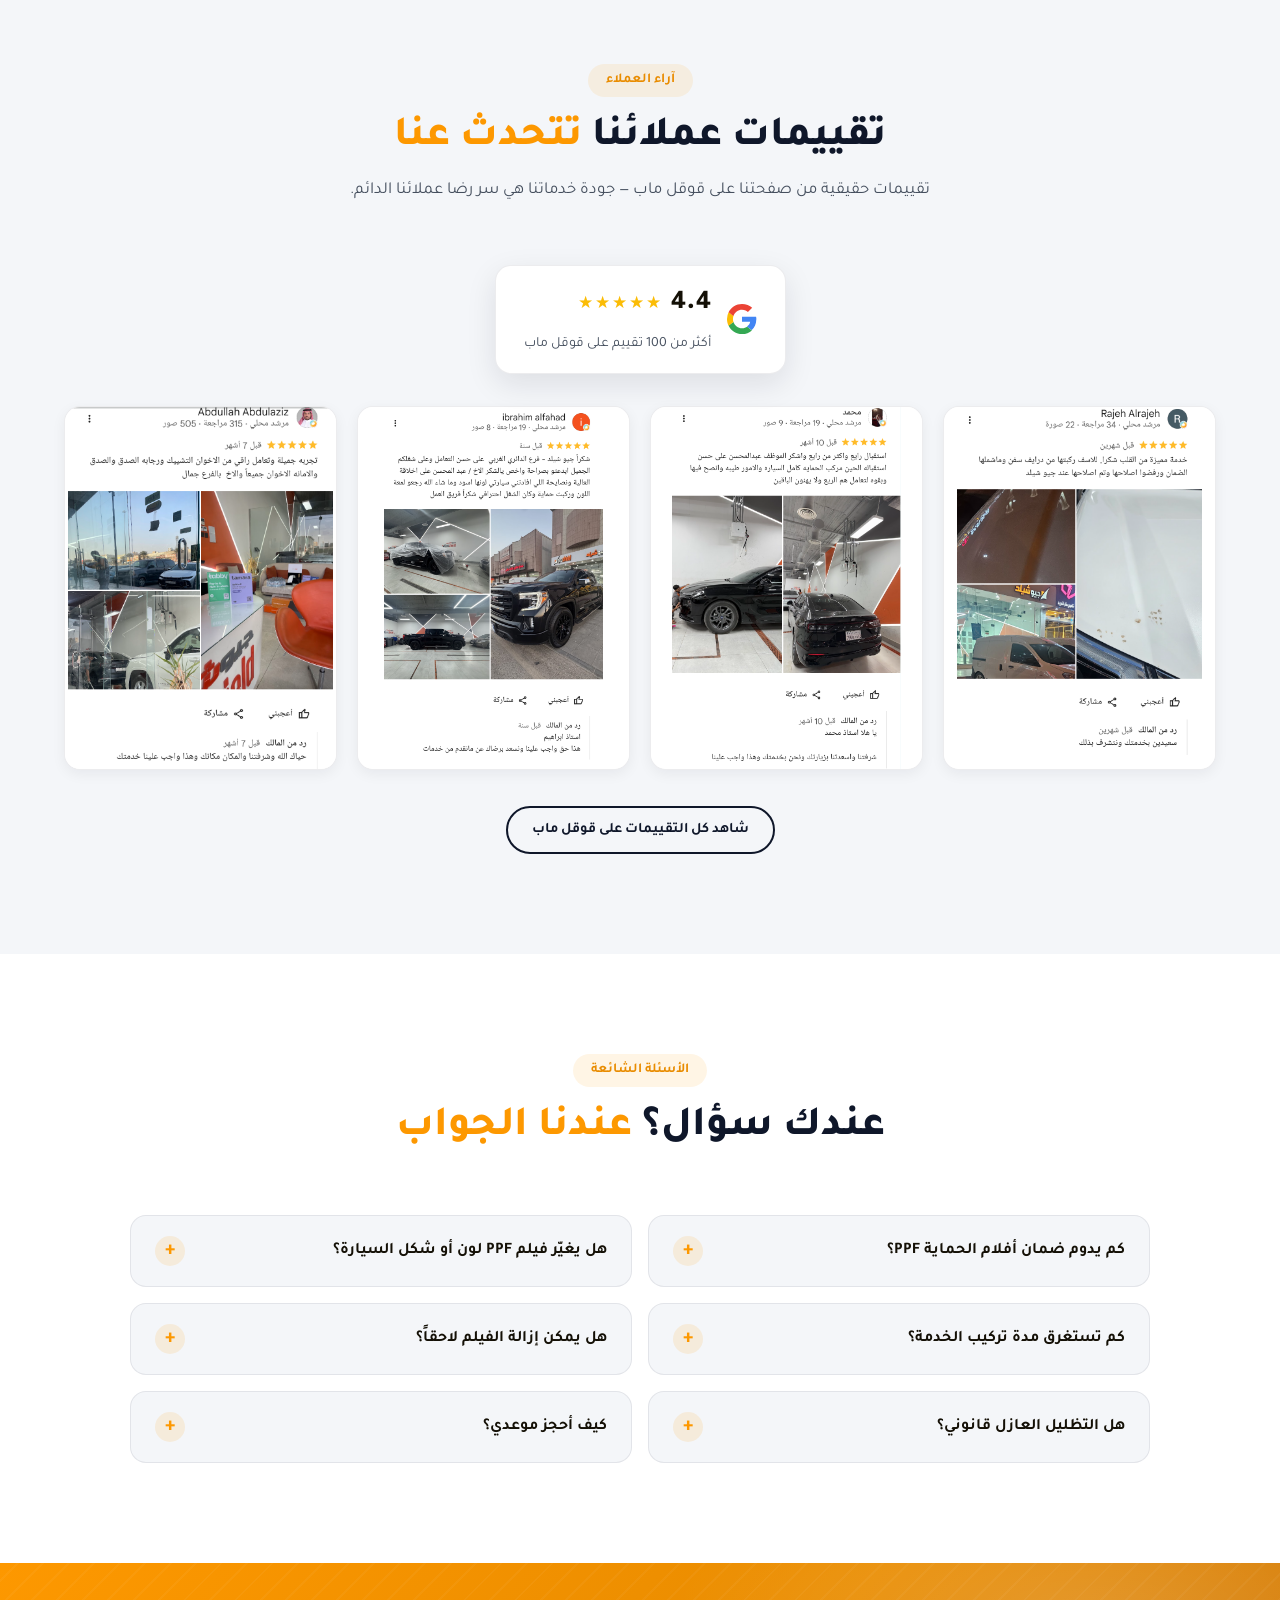
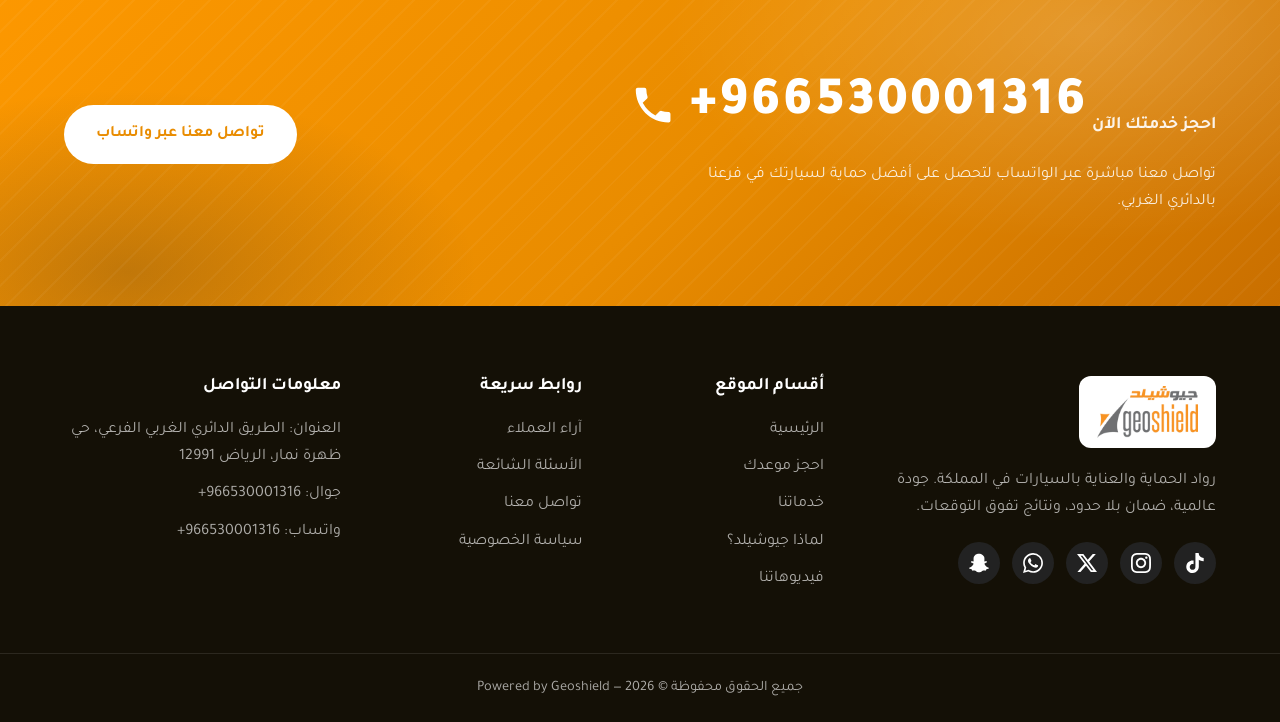
==== commit 6af6a1b9: "PPF-first hero, real Google reviews, services section, SEO files - Hero leads with PPF, trust chips," ====
--- a/index.html
+++ b/index.html
@@ -4,12 +4,12 @@
   <meta charset="UTF-8" />
   <meta name="viewport" content="width=device-width, initial-scale=1.0" />
   <title>جيوشيلد | رواد الحماية والعناية بالسيارات في المملكة — Geoshield</title>
-  <meta name="description" content="جيوشيلد — رواد الحماية والعناية بالسيارات في المملكة. جودة عالمية، ضمان بلا حدود، ونتائج تفوق التوقعات لسيارتك. الدائري الغربي، الرياض. اتصل: 00966530001316" />
-  <meta name="keywords" content="جيوشيلد, Geoshield, حماية السيارات, العناية بالسيارات, نانو سيراميك, تظليل حراري, PPF, الرياض, الدائري الغربي, عازل حراري, تلميع سيارات" />
+  <meta name="description" content="جيوشيلد — متخصصون في أفلام حماية PPF، تظليل عازل حراري، تلميع وتغيير ألوان في الرياض. خامات أمريكية معتمدة، ضمان بلا حدود. الدائري الغربي. اتصل: +966530001316" />
+  <meta name="keywords" content="جيوشيلد, Geoshield, PPF, حماية السيارات, أفلام حماية, تظليل حراري, نانو سيراميك, تلميع سيارات, تغيير لون السيارة, الرياض, الدائري الغربي, عازل حراري" />
   <meta name="author" content="Geoshield" />
   <meta name="robots" content="index, follow" />
   <meta name="theme-color" content="#FD9800" />
-  <link rel="canonical" href="https://geoshield-sa.com/" />
+  <link rel="canonical" href="https://smoo-sa.github.io/geoshield-landing/" />
 
   <!-- Open Graph -->
   <meta property="og:type" content="website" />
@@ -17,14 +17,14 @@
   <meta property="og:site_name" content="Geoshield | جيوشيلد" />
   <meta property="og:title" content="جيوشيلد | رواد الحماية والعناية بالسيارات في المملكة" />
   <meta property="og:description" content="جودة عالمية، ضمان بلا حدود، ونتائج تفوق التوقعات لسيارتك. الدائري الغربي - الرياض." />
-  <meta property="og:url" content="https://geoshield-sa.com/" />
-  <meta property="og:image" content="https://geoshield-sa.com/wp-content/uploads/2020/06/black-bmw-m3-coupe-car.png" />
+  <meta property="og:url" content="https://smoo-sa.github.io/geoshield-landing/" />
+  <meta property="og:image" content="https://smoo-sa.github.io/geoshield-landing/assets/hero-car.png" />
 
   <!-- Twitter Card -->
   <meta name="twitter:card" content="summary_large_image" />
   <meta name="twitter:title" content="جيوشيلد | رواد الحماية والعناية بالسيارات في المملكة" />
   <meta name="twitter:description" content="جودة عالمية، ضمان بلا حدود، ونتائج تفوق التوقعات لسيارتك." />
-  <meta name="twitter:image" content="https://geoshield-sa.com/wp-content/uploads/2020/06/black-bmw-m3-coupe-car.png" />
+  <meta name="twitter:image" content="https://smoo-sa.github.io/geoshield-landing/assets/hero-car.png" />
   <meta name="twitter:site" content="@geoshield2024" />
 
   <!-- Geo -->
@@ -40,9 +40,9 @@
     "@type": "AutomotiveBusiness",
     "name": "Geoshield | جيوشيلد",
     "description": "رواد الحماية والعناية بالسيارات في المملكة. جودة عالمية، ضمان بلا حدود، ونتائج تفوق التوقعات لسيارتك.",
-    "url": "https://geoshield-sa.com/",
-    "logo": "https://geoshield-sa.com/wp-content/uploads/2025/08/Untitled.png",
-    "image": "https://geoshield-sa.com/wp-content/uploads/2020/06/black-bmw-m3-coupe-car.png",
+    "url": "https://smoo-sa.github.io/geoshield-landing/",
+    "logo": "https://smoo-sa.github.io/geoshield-landing/assets/logo.png",
+    "image": "https://smoo-sa.github.io/geoshield-landing/assets/hero-car.png",
     "telephone": "+966530001316",
     "priceRange": "$$",
     "address": {
@@ -79,7 +79,7 @@
   <link rel="preconnect" href="https://fonts.googleapis.com" />
   <link rel="preconnect" href="https://fonts.gstatic.com" crossorigin />
   <link href="https://fonts.googleapis.com/css2?family=Tajawal:wght@400;500;700;800;900&display=swap" rel="stylesheet" />
-  <link rel="stylesheet" href="style.css" />
+  <link rel="stylesheet" href="style.css?v=3" />
 </head>
 <body>
 
@@ -93,9 +93,11 @@
       <nav class="main-nav" id="mainNav">
         <a href="#home" class="nav-link active">الرئيسية</a>
         <a href="#booking" class="nav-link">احجز موعدك</a>
+        <a href="#services" class="nav-link">خدماتنا</a>
         <a href="#features" class="nav-link">لماذا جيوشيلد؟</a>
         <a href="#videos" class="nav-link">فيديوهاتنا</a>
         <a href="#reviews" class="nav-link">آراء العملاء</a>
+        <a href="#faq" class="nav-link">الأسئلة الشائعة</a>
         <a href="#contact" class="nav-link">تواصل معنا</a>
       </nav>
 
@@ -112,29 +114,46 @@
     <div class="hero-glow"></div>
     <div class="container hero-inner">
       <div class="hero-text">
-        <span class="hero-badge">جيوشيلد — الرياض</span>
-        <h1>رواد الحماية والعناية <span class="accent">بالسيارات</span> في المملكة</h1>
-        <p>جودة عالمية، ضمان بلا حدود، ونتائج تفوق التوقعات لسيارتك.</p>
+        <span class="hero-badge">جيوشيلد — متخصصون في PPF بالرياض</span>
+        <h1>أفلام حماية <span class="accent">PPF</span> بمعايير عالمية</h1>
+        <p>حماية ذاتية الترميم لطلاء سيارتك، ضمان بلا حدود، ونتائج تفوق التوقعات.</p>
         <div class="hero-actions">
           <a href="https://wa.me/966530001316" target="_blank" rel="noopener" class="btn btn-primary">
             <svg viewBox="0 0 24 24" width="20" height="20" fill="currentColor"><path d="M17.472 14.382c-.297-.149-1.758-.867-2.03-.967-.273-.099-.471-.148-.67.15-.197.297-.767.966-.94 1.164-.173.199-.347.223-.644.075-.297-.15-1.255-.463-2.39-1.475-.883-.788-1.48-1.761-1.653-2.059-.173-.297-.018-.458.13-.606.134-.133.298-.347.446-.52.149-.174.198-.298.298-.497.099-.198.05-.371-.025-.52-.075-.149-.669-1.612-.916-2.207-.242-.579-.487-.5-.669-.51-.173-.008-.371-.01-.57-.01-.198 0-.52.074-.792.372-.272.297-1.04 1.016-1.04 2.479 0 1.462 1.065 2.875 1.213 3.074.149.198 2.096 3.2 5.077 4.487.709.306 1.262.489 1.694.625.712.227 1.36.195 1.871.118.571-.085 1.758-.719 2.006-1.413.248-.694.248-1.289.173-1.413-.074-.124-.272-.198-.57-.347m-5.421 7.403h-.004a9.87 9.87 0 01-5.031-1.378l-.361-.214-3.741.982.998-3.648-.235-.374a9.86 9.86 0 01-1.51-5.26c.001-5.45 4.436-9.884 9.888-9.884 2.64 0 5.122 1.03 6.988 2.898a9.825 9.825 0 012.893 6.994c-.003 5.45-4.437 9.884-9.885 9.884m8.413-18.297A11.815 11.815 0 0012.05 0C5.495 0 .16 5.335.157 11.892c0 2.096.547 4.142 1.588 5.945L.057 24l6.305-1.654a11.882 11.882 0 005.683 1.448h.005c6.554 0 11.89-5.335 11.893-11.893 0-3.176-1.236-6.16-3.485-8.403z"/></svg>
             احجز خدمتك عبر الواتساب
           </a>
-          <a href="tel:00966530001316" class="btn btn-outline">
+          <a href="tel:+966530001316" class="btn btn-outline">
             <svg viewBox="0 0 24 24" width="20" height="20" fill="currentColor"><path d="M6.6 10.8a15.9 15.9 0 0 0 6.6 6.6l2.2-2.2c.3-.3.7-.4 1-.2 1.1.4 2.3.6 3.6.6.6 0 1 .4 1 1V20c0 .6-.4 1-1 1C10.6 21 3 13.4 3 4c0-.6.4-1 1-1h3.5c.6 0 1 .4 1 1 0 1.2.2 2.4.6 3.6.1.3 0 .7-.2 1l-2.3 2.2z"/></svg>
             احجز عن طريق الهاتف
           </a>
         </div>
+        <ul class="hero-chips">
+          <li><svg viewBox="0 0 24 24" width="15" height="15" fill="currentColor"><path d="M9 16.2 4.8 12l-1.4 1.4L9 19 21 7l-1.4-1.4L9 16.2z"/></svg>ضمان بلا حدود</li>
+          <li><svg viewBox="0 0 24 24" width="15" height="15" fill="currentColor"><path d="M9 16.2 4.8 12l-1.4 1.4L9 19 21 7l-1.4-1.4L9 16.2z"/></svg>خامات أمريكية أصلية</li>
+          <li><svg viewBox="0 0 24 24" width="15" height="15" fill="currentColor"><path d="M9 16.2 4.8 12l-1.4 1.4L9 19 21 7l-1.4-1.4L9 16.2z"/></svg>تركيب بأيدي فنيين معتمدين</li>
+        </ul>
       </div>
       <div class="hero-image">
         <img src="assets/hero-car.png" alt="حماية والعناية بالسيارات - جيوشيلد الرياض" />
       </div>
     </div>
+    <div class="hero-marquee" aria-hidden="true">
+      <div class="marquee-track">
+        <span>حماية PPF</span><i></i><span>تظليل عازل حراري</span><i></i><span>تلميع</span><i></i><span>تغيير ألوان</span><i></i><span>ضمان بلا حدود</span><i></i><span>خامات أمريكية</span><i></i><span>فنيون معتمدون</span><i></i><span>قص إلكتروني بدقة</span><i></i>
+        <span>حماية PPF</span><i></i><span>تظليل عازل حراري</span><i></i><span>تلميع</span><i></i><span>تغيير ألوان</span><i></i><span>ضمان بلا حدود</span><i></i><span>خامات أمريكية</span><i></i><span>فنيون معتمدون</span><i></i><span>قص إلكتروني بدقة</span><i></i>
+      </div>
+    </div>
   </section>
 
   <!-- ===== Booking / Contact Cards ===== -->
   <section class="info-section" id="booking">
-    <div class="container info-grid">
+    <div class="container">
+      <div class="section-head reveal">
+        <span class="section-tag">تواصل معنا</span>
+        <h2>احجز موعدك أو <span class="accent">تفضل بزيارتنا</span></h2>
+        <p>فريقنا جاهز لخدمتك — احجز عبر الواتساب أو اتصل بنا مباشرة، أو زر فرعنا على الدائري الغربي بالرياض.</p>
+      </div>
+      <div class="info-grid">
       <div class="info-card reveal">
         <div class="info-icon">
           <svg viewBox="0 0 24 24" fill="currentColor"><path d="M19 4h-1V2h-2v2H8V2H6v2H5a2 2 0 0 0-2 2v14a2 2 0 0 0 2 2h14a2 2 0 0 0 2-2V6a2 2 0 0 0-2-2zm0 16H5V10h14v10zM5 8V6h14v2H5z"/></svg>
@@ -158,8 +177,84 @@
           <svg viewBox="0 0 24 24" fill="currentColor"><path d="M6.6 10.8a15.9 15.9 0 0 0 6.6 6.6l2.2-2.2c.3-.3.7-.4 1-.2 1.1.4 2.3.6 3.6.6.6 0 1 .4 1 1V20c0 .6-.4 1-1 1C10.6 21 3 13.4 3 4c0-.6.4-1 1-1h3.5c.6 0 1 .4 1 1 0 1.2.2 2.4.6 3.6.1.3 0 .7-.2 1l-2.3 2.2z"/></svg>
         </div>
         <h3>تواصل معنا الآن</h3>
-        <p class="phone-number" dir="ltr">00966530001316</p>
-        <a href="tel:00966530001316" class="btn btn-primary btn-sm">اتصل الآن</a>
+        <p class="phone-number" dir="ltr">+966530001316</p>
+        <a href="tel:+966530001316" class="btn btn-primary btn-sm">اتصل الآن</a>
+      </div>
+      </div>
+    </div>
+  </section>
+
+  <!-- ===== Services ===== -->
+  <section class="services" id="services">
+    <div class="container">
+      <div class="section-head reveal">
+        <span class="section-tag">خدماتنا</span>
+        <h2>خدمات <span class="accent">جيوشيلد</span></h2>
+        <p>حلول متكاملة لحماية وتجميل سيارتك بخامات أمريكية معتمدة دولياً.</p>
+      </div>
+
+      <div class="services-grid">
+        <div class="service-card reveal">
+          <div class="feature-icon">
+            <svg viewBox="0 0 24 24" fill="currentColor"><path d="M12 1 3 5v6c0 5.5 3.8 10.7 9 12 5.2-1.3 9-6.5 9-12V5l-9-4zm0 10.99h7c-.5 4.1-3.3 7.8-7 8.9V12H5V6.3l7-3.1V12z"/></svg>
+          </div>
+          <h3>حماية PPF</h3>
+          <p>أفلام حماية طلاء أمريكية ذاتية الترميم تحمي سيارتك من الخدوش والرذاذ والعوامل الجوية.</p>
+          <ul class="service-perks">
+            <li>التئام ذاتي للخدوش السطحية</li>
+            <li>حماية من الحصى والرذاذ</li>
+            <li>يحافظ على لون ولمعان الطلاء</li>
+            <li>قص إلكتروني بدقة موديل سيارتك</li>
+            <li>ضمان بلا حدود موثّق</li>
+          </ul>
+          <a href="https://wa.me/966530001316?text=%D8%A3%D8%B1%D8%BA%D8%A8%20%D8%A8%D8%AD%D8%AC%D8%B2%20%D8%AE%D8%AF%D9%85%D8%A9%20PPF" target="_blank" rel="noopener" class="btn btn-primary btn-sm">اطلب الخدمة</a>
+        </div>
+
+        <div class="service-card reveal">
+          <div class="feature-icon">
+            <svg viewBox="0 0 24 24" fill="currentColor"><path d="M12 7a5 5 0 1 1 0 10 5 5 0 0 1 0-10zm0-5 2.4 3.4a5.9 5.9 0 0 0-4.8 0L12 2zm10 10-3.4 2.4a5.9 5.9 0 0 0 0-4.8L22 12zM12 22l-2.4-3.4a5.9 5.9 0 0 0 4.8 0L12 22zM2 12l3.4-2.4a5.9 5.9 0 0 0 0 4.8L2 12z"/></svg>
+          </div>
+          <h3>تظليل عازل حراري</h3>
+          <p>تظليل نانو سيراميك يحجب حتى 95% من الأشعة تحت الحمراء و99% من الأشعة فوق البنفسجية.</p>
+          <ul class="service-perks">
+            <li>عزل حراري حتى 95%</li>
+            <li>حجب 99% من الأشعة فوق البنفسجية</li>
+            <li>تقليل الوهج لقيادة مريحة</li>
+            <li>خصوصية نهارية للمقصورة</li>
+            <li>يخفف استهلاك المكيف</li>
+          </ul>
+          <a href="https://wa.me/966530001316?text=%D8%A3%D8%B1%D8%BA%D8%A8%20%D8%A8%D8%AD%D8%AC%D8%B2%20%D8%AE%D8%AF%D9%85%D8%A9%20%D8%A7%D9%84%D8%AA%D8%B8%D9%84%D9%8A%D9%84%20%D8%A7%D9%84%D8%B9%D8%A7%D8%B2%D9%84%20%D8%A7%D9%84%D8%AD%D8%B1%D8%A7%D8%B1%D9%8A" target="_blank" rel="noopener" class="btn btn-primary btn-sm">اطلب الخدمة</a>
+        </div>
+
+        <div class="service-card reveal">
+          <div class="feature-icon">
+            <svg viewBox="0 0 24 24" fill="currentColor"><path d="M12 2l2.4 7.6L22 12l-7.6 2.4L12 22l-2.4-7.6L2 12l7.6-2.4L12 2z"/></svg>
+          </div>
+          <h3>تلميع</h3>
+          <p>تلميع احترافي متعدد المراحل يعيد لسيارتك لمعان الوكالة ويزيل الخدوش السطحية والبهتان.</p>
+          <ul class="service-perks">
+            <li>إزالة الخدوش والدوائر السطحية</li>
+            <li>استعادة لمعان الوكالة</li>
+            <li>إزالة البهتان والأكسدة</li>
+            <li>تجهيز مثالي للطلاء قبل الحماية</li>
+          </ul>
+          <a href="https://wa.me/966530001316?text=%D8%A3%D8%B1%D8%BA%D8%A8%20%D8%A8%D8%AD%D8%AC%D8%B2%20%D8%AE%D8%AF%D9%85%D8%A9%20%D8%A7%D9%84%D8%AA%D9%84%D9%85%D9%8A%D8%B9" target="_blank" rel="noopener" class="btn btn-primary btn-sm">اطلب الخدمة</a>
+        </div>
+
+        <div class="service-card reveal">
+          <div class="feature-icon">
+            <svg viewBox="0 0 24 24" fill="currentColor"><path d="M12 3a9 9 0 0 0 0 18c.83 0 1.5-.67 1.5-1.5 0-.39-.15-.74-.39-1.01-.23-.26-.38-.61-.38-.99 0-.83.67-1.5 1.5-1.5H16a5 5 0 0 0 5-5c0-4.42-4.03-8-9-8zM6.5 12c-.83 0-1.5-.67-1.5-1.5S5.67 9 6.5 9 8 9.67 8 10.5 7.33 12 6.5 12zm3-4C8.67 8 8 7.33 8 6.5S8.67 5 9.5 5s1.5.67 1.5 1.5S10.33 8 9.5 8zm5 0c-.83 0-1.5-.67-1.5-1.5S13.67 5 14.5 5s1.5.67 1.5 1.5-.67 1.5-1.5 1.5zm3 4c-.83 0-1.5-.67-1.5-1.5S16.67 9 17.5 9s1.5.67 1.5 1.5-.67 1.5-1.5 1.5z"/></svg>
+          </div>
+          <h3>تغيير ألوان</h3>
+          <p>لف كامل بألوان عصرية يغيّر شكل سيارتك بالكامل مع حماية الطلاء الأصلي تحت الفلم.</p>
+          <ul class="service-perks">
+            <li>تشكيلة واسعة من الألوان والتشطيبات</li>
+            <li>حماية الطلاء الأصلي تحت الفلم</li>
+            <li>إزالة كاملة بدون أي أثر</li>
+            <li>مات، جلوز، وكروم</li>
+          </ul>
+          <a href="https://wa.me/966530001316?text=%D8%A3%D8%B1%D8%BA%D8%A8%20%D8%A8%D8%AD%D8%AC%D8%B2%20%D8%AE%D8%AF%D9%85%D8%A9%20%D8%AA%D8%BA%D9%8A%D9%8A%D8%B1%20%D8%A7%D9%84%D8%A3%D9%84%D9%88%D8%A7%D9%86" target="_blank" rel="noopener" class="btn btn-primary btn-sm">اطلب الخدمة</a>
+        </div>
       </div>
     </div>
   </section>
@@ -177,8 +272,8 @@
           <div class="feature-icon">
             <svg viewBox="0 0 24 24" fill="currentColor"><path d="M12 2a10 10 0 1 0 0 20 10 10 0 0 0 0-20zm7 6h-3a15.6 15.6 0 0 0-1.3-3.6A8 8 0 0 1 19 8zM12 4a13.9 13.9 0 0 1 1.9 4h-3.8A13.9 13.9 0 0 1 12 4zM4.3 14a8.2 8.2 0 0 1 0-4h3.4a16.7 16.7 0 0 0 0 4H4.3zm.7 2h3a15.6 15.6 0 0 0 1.3 3.6A8 8 0 0 1 5 16zm3-8H5a8 8 0 0 1 4.3-3.6A15.6 15.6 0 0 0 8 8zm4 12a13.9 13.9 0 0 1-1.9-4h3.8A13.9 13.9 0 0 1 12 20zm2.3-6H9.7a14.7 14.7 0 0 1 0-4h4.6a14.7 14.7 0 0 1 0 4zm.4 5.6A15.6 15.6 0 0 0 16 16h3a8 8 0 0 1-4.3 3.6zM16.3 14a16.7 16.7 0 0 0 0-4h3.4a8.2 8.2 0 0 1 0 4h-3.4z"/></svg>
           </div>
-          <h3>جودة بتقنيات عالمية</h3>
-          <p>نستخدم أفضل المواد العالمية ونطبقها بأيدي فنيين محترفين لضمان حماية فائقة لسيارتك.</p>
+          <h3>خامات أمريكية معتمدة</h3>
+          <p>أفلام حماية Geoshield الأمريكية الأصلية، معتمدة دولياً ومصممة لتحمل أجواء المملكة.</p>
         </div>
 
         <div class="feature-card reveal">
@@ -186,40 +281,74 @@
             <svg viewBox="0 0 24 24" fill="currentColor"><path d="M12 1 3 5v6c0 5.5 3.8 10.7 9 12 5.2-1.3 9-6.5 9-12V5l-9-4zm0 10.99h7c-.5 4.1-3.3 7.8-7 8.9V12H5V6.3l7-3.1V12z"/></svg>
           </div>
           <h3>ضمان بلا حدود</h3>
-          <p>نقدم ضماناً بلا حدود على الخدمة، مما يمنحك الثقة الكاملة وراحة البال.</p>
+          <p>ضمان شامل على الخامة والتركيب يغطيك بالكامل ويمنحك ثقة وراحة بال لسنوات.</p>
         </div>
 
         <div class="feature-card reveal">
           <div class="feature-icon">
-            <svg viewBox="0 0 24 24" fill="currentColor"><path d="M15.5 14h-.8l-.3-.3a6.5 6.5 0 1 0-.7.7l.3.3v.8l5 5 1.5-1.5-5-5zm-6 0a4.5 4.5 0 1 1 0-9 4.5 4.5 0 0 1 0 9z"/></svg>
-          </div>
-          <h3>اهتمام بأدق التفاصيل</h3>
-          <p>نهتم بأدق تفاصيل سيارتك لتقديم عناية فائقة ونتائج مبهرة تفوق كل التوقعات.</p>
+            <svg viewBox="0 0 24 24" fill="currentColor"><path d="M12 7a5 5 0 1 1 0 10 5 5 0 0 1 0-10zm0-5 2.4 3.4a5.9 5.9 0 0 0-4.8 0L12 2zm10 10-3.4 2.4a5.9 5.9 0 0 0 0-4.8L22 12zM12 22l-2.4-3.4a5.9 5.9 0 0 0 4.8 0L12 22zM2 12l3.4-2.4a5.9 5.9 0 0 0 0 4.8L2 12z"/></svg>
+          </div>
+          <h3>عزل حراري حتى 95%</h3>
+          <p>تظليل نانو سيراميك يحجب الأشعة تحت الحمراء المسببة للحرارة ويخفف استهلاك المكيف.</p>
         </div>
 
         <div class="feature-card reveal">
           <div class="feature-icon">
+            <svg viewBox="0 0 24 24" fill="currentColor"><path d="M12 1 3 5v6c0 5.5 3.8 10.7 9 12 5.2-1.3 9-6.5 9-12V5l-9-4zm-2 15-4-4 1.4-1.4L10 13.2l6.6-6.6L18 8l-8 8z"/></svg>
+          </div>
+          <h3>حماية UV بنسبة 99%</h3>
+          <p>يحجب الأشعة فوق البنفسجية الضارة ويحافظ على المقصورة والطلاء من البهتان والتشقق.</p>
+        </div>
+
+        <div class="feature-card reveal">
+          <div class="feature-icon">
+            <svg viewBox="0 0 24 24" fill="currentColor"><path d="M12 2l2.4 7.6L22 12l-7.6 2.4L12 22l-2.4-7.6L2 12l7.6-2.4L12 2z"/></svg>
+          </div>
+          <h3>ترميم ذاتي للخدوش</h3>
+          <p>فلم PPF ذاتي الترميم — الخدوش والعلامات السطحية تختفي تلقائياً بحرارة الشمس.</p>
+        </div>
+
+        <div class="feature-card reveal">
+          <div class="feature-icon">
             <svg viewBox="0 0 24 24" fill="currentColor"><path d="M12 3 1 9l4 2.2V17c0 .6 3.6 3 7 3s7-2.4 7-3v-5.8L21 11v6h2V9L12 3zm5 13.7c-.6.4-2.6 1.3-5 1.3s-4.4-.9-5-1.3v-4.1l4.4 2.4c.4.2.8.2 1.2 0l4.4-2.4v4.1z"/></svg>
           </div>
-          <h3>مواد معتمدة دولياً</h3>
-          <p>جميع موادنا المستخدمة في الحماية والعناية حاصلة على اعتمادات دولية تضمن جودتها الفائقة.</p>
-        </div>
-
-        <div class="feature-card reveal">
-          <div class="feature-icon">
-            <svg viewBox="0 0 24 24" fill="currentColor"><path d="M9.4 16.6 4.8 12l-1.4 1.4 6 6 12-12L20 6l-10.6 10.6z" transform="translate(0,-2)"/><path d="M12 2c1.8 2 4.5 3.2 4.5 7.5 0 2.5-1.5 4.5-4.5 4.5S7.5 12 7.5 9.5C7.5 5.2 10.2 4 12 2z" opacity="0"/><path d="M13.5.7s.8 2.6.8 4.8c0 2-1.2 3.7-3.3 3.7S7.7 7.5 7.7 6c0-.3 0-.6.1-.9C5.6 6.6 4 9.4 4 12.4c0 4.4 3.6 8 8 8s8-3.6 8-8c0-5.8-4.5-10.4-6.5-11.7zM12 18.6a2.6 2.6 0 0 1-2.6-2.6c0-1.5 1-2.2 2.6-3.8 1.6 1.6 2.6 2.3 2.6 3.8a2.6 2.6 0 0 1-2.6 2.6z"/></svg>
-          </div>
-          <h3>نتائج تفوق التوقعات</h3>
-          <p>نلتزم بتقديم نتائج نهائية مبهرة تتجاوز توقعات عملائنا في كل خدمة نقدمها.</p>
-        </div>
-
-        <div class="feature-card reveal">
-          <div class="feature-icon">
-            <svg viewBox="0 0 24 24" fill="currentColor"><path d="M12 21.35l-1.45-1.32C5.4 15.36 2 12.28 2 8.5 2 5.42 4.42 3 7.5 3c1.74 0 3.41.81 4.5 2.09C13.09 3.81 14.76 3 16.5 3 19.58 3 22 5.42 22 8.5c0 3.78-3.4 6.86-8.55 11.54L12 21.35z"/></svg>
-          </div>
-          <h3>ثقة العملاء</h3>
-          <p>نفخر بأن تقييمات عملائنا تتحدث عنا، وهي شهادة نعتز بها على جودة خدماتنا.</p>
-        </div>
+          <h3>فنيون معتمدون</h3>
+          <p>تركيب بأيدي فنيين محترفين ومعتمدين، وفق معايير تركيب عالمية بدون أخطاء.</p>
+        </div>
+      </div>
+    </div>
+  </section>
+
+  <!-- ===== Stats ===== -->
+  <section class="stats">
+    <div class="container stats-grid">
+      <div class="stat reveal">
+        <div class="stat-icon">
+          <svg viewBox="0 0 24 24" fill="currentColor"><path d="M18.92 6.01C18.72 5.42 18.16 5 17.5 5h-11c-.66 0-1.21.42-1.42 1.01L3 12v8a1 1 0 0 0 1 1h1a1 1 0 0 0 1-1v-1h12v1a1 1 0 0 0 1 1h1a1 1 0 0 0 1-1v-8l-2.08-5.99zM6.5 16A1.5 1.5 0 1 1 8 14.5 1.5 1.5 0 0 1 6.5 16zm11 0a1.5 1.5 0 1 1-1.5-1.5A1.5 1.5 0 0 1 17.5 16zM5 11l1.5-4.5h11L19 11H5z"/></svg>
+        </div>
+        <span class="stat-num" data-count="500" data-suffix="+">0</span>
+        <span class="stat-label">سيارة محمية</span>
+      </div>
+      <div class="stat reveal">
+        <div class="stat-icon">
+          <svg viewBox="0 0 24 24" fill="currentColor"><path d="M12 2 9.2 8.6 2 9.2l5.5 4.7L5.8 21 12 17.3 18.2 21l-1.7-7.1L22 9.2l-7.2-.6z"/></svg>
+        </div>
+        <span class="stat-num" data-count="10" data-suffix="+">0</span>
+        <span class="stat-label">سنوات خبرة</span>
+      </div>
+      <div class="stat reveal">
+        <div class="stat-icon">
+          <svg viewBox="0 0 24 24" fill="currentColor"><path d="M12 17.3l-5.4 3.2 1.4-6.1L3.3 10l6.2-.5L12 3.9l2.5 5.6 6.2.5-4.7 4.4 1.4 6.1z"/></svg>
+        </div>
+        <span class="stat-num" data-count="4.4" data-decimals="1">0</span>
+        <span class="stat-label">تقييم قوقل ماب</span>
+      </div>
+      <div class="stat reveal">
+        <div class="stat-icon">
+          <svg viewBox="0 0 24 24" fill="currentColor"><path d="M20 2H4a2 2 0 0 0-2 2v18l4-4h14a2 2 0 0 0 2-2V4a2 2 0 0 0-2-2zm-9 9H7V9h4zm6 4H7v-2h10zm0-4h-6V9h6z"/></svg>
+        </div>
+        <span class="stat-num" data-count="100" data-suffix="+">0</span>
+        <span class="stat-label">تقييم حقيقي</span>
       </div>
     </div>
   </section>
@@ -234,11 +363,11 @@
       </div>
 
       <div class="video-tabs reveal">
-        <button class="video-tab active" data-tab="instagram">
+        <button class="video-tab tab-instagram active" data-tab="instagram">
           <svg viewBox="0 0 24 24" width="20" height="20" fill="currentColor"><path d="M12 0C8.74 0 8.333.015 7.053.072 5.775.132 4.905.333 4.14.63c-.789.306-1.459.717-2.126 1.384S.935 3.35.63 4.14C.333 4.905.131 5.775.072 7.053.012 8.333 0 8.74 0 12s.015 3.667.072 4.947c.06 1.277.261 2.148.558 2.913.306.788.717 1.459 1.384 2.126.667.666 1.336 1.079 2.126 1.384.766.296 1.636.499 2.913.558C8.333 23.988 8.74 24 12 24s3.667-.015 4.947-.072c1.277-.06 2.148-.262 2.913-.558.788-.306 1.459-.718 2.126-1.384.666-.667 1.079-1.335 1.384-2.126.296-.765.499-1.636.558-2.913.06-1.28.072-1.687.072-4.947s-.015-3.667-.072-4.947c-.06-1.277-.262-2.149-.558-2.913-.306-.789-.718-1.459-1.384-2.126C21.319 1.347 20.651.935 19.86.63c-.765-.297-1.636-.499-2.913-.558C15.667.012 15.26 0 12 0zm0 2.16c3.203 0 3.585.016 4.85.071 1.17.055 1.805.249 2.227.415.562.217.96.477 1.382.896.419.42.679.819.896 1.381.164.422.36 1.057.413 2.227.057 1.266.07 1.646.07 4.85s-.015 3.585-.074 4.85c-.061 1.17-.256 1.805-.421 2.227-.224.562-.479.96-.899 1.382-.419.419-.824.679-1.38.896-.42.164-1.065.36-2.235.413-1.274.057-1.649.07-4.859.07-3.211 0-3.586-.015-4.859-.074-1.171-.061-1.816-.256-2.236-.421-.569-.224-.96-.479-1.379-.899-.421-.419-.69-.824-.9-1.38-.165-.42-.359-1.065-.42-2.235-.045-1.26-.061-1.649-.061-4.844 0-3.196.016-3.586.061-4.861.061-1.17.255-1.814.42-2.234.21-.57.479-.96.9-1.381.419-.419.81-.689 1.379-.898.42-.166 1.051-.361 2.221-.421 1.275-.045 1.65-.06 4.859-.06l.045.03zm0 3.678c-3.405 0-6.162 2.76-6.162 6.162 0 3.405 2.76 6.162 6.162 6.162 3.405 0 6.162-2.76 6.162-6.162 0-3.405-2.76-6.162-6.162-6.162zM12 16c-2.21 0-4-1.79-4-4s1.79-4 4-4 4 1.79 4 4-1.79 4-4 4zm7.846-10.405c0 .795-.646 1.44-1.44 1.44-.795 0-1.44-.646-1.44-1.44 0-.794.646-1.439 1.44-1.439.793-.001 1.44.645 1.44 1.439z"/></svg>
           انستقرام
         </button>
-        <button class="video-tab" data-tab="tiktok">
+        <button class="video-tab tab-tiktok" data-tab="tiktok">
           <svg viewBox="0 0 24 24" width="20" height="20" fill="currentColor"><path d="M12.525.02c1.31-.02 2.61-.01 3.91-.02.08 1.53.63 3.09 1.75 4.17 1.12 1.11 2.7 1.62 4.24 1.79v4.03c-1.44-.05-2.89-.35-4.2-.97-.57-.26-1.1-.59-1.62-.93-.01 2.92.01 5.84-.02 8.75-.08 1.4-.54 2.79-1.35 3.94-1.31 1.92-3.58 3.17-5.91 3.21-1.43.08-2.86-.31-4.08-1.03-2.02-1.19-3.44-3.37-3.65-5.71-.02-.5-.03-1-.01-1.49.18-1.9 1.12-3.72 2.58-4.96 1.66-1.44 3.98-2.13 6.15-1.72.02 1.48-.04 2.96-.04 4.44-.99-.32-2.15-.23-3.02.37-.63.41-1.11 1.04-1.36 1.75-.21.51-.15 1.07-.14 1.61.24 1.64 1.82 3.02 3.5 2.87 1.12-.01 2.19-.66 2.77-1.61.19-.33.4-.67.41-1.06.1-1.79.06-3.57.07-5.36.01-4.03-.01-8.05.02-12.07z"/></svg>
           تيك توك
         </button>
@@ -247,28 +376,16 @@
       <div class="video-panel active" id="panel-instagram">
         <div class="video-grid" id="instagramGrid"></div>
         <div class="video-more">
-          <a href="https://www.instagram.com/geoshield2024" target="_blank" rel="noopener" class="btn btn-outline-dark btn-sm">تابعنا على انستقرام @geoshield2024</a>
+          <a href="https://www.instagram.com/geoshield2024" target="_blank" rel="noopener" class="btn btn-brand-ig btn-sm">تابعنا على انستقرام @geoshield2024</a>
         </div>
       </div>
 
       <div class="video-panel" id="panel-tiktok">
         <div class="video-grid" id="tiktokGrid"></div>
         <div class="video-more">
-          <a href="https://www.tiktok.com/@geoshield2024" target="_blank" rel="noopener" class="btn btn-outline-dark btn-sm">تابعنا على تيك توك @geoshield2024</a>
-        </div>
-      </div>
-    </div>
-  </section>
-
-  <!-- ===== CTA Banner ===== -->
-  <section class="cta-banner" id="contact">
-    <div class="container cta-inner reveal">
-      <div class="cta-text">
-        <span class="cta-label">احجز خدمتك الآن</span>
-        <a href="tel:00966530001316" class="cta-phone" dir="ltr">00966530001316</a>
-        <p>تواصل معنا مباشرة عبر الواتساب لتحصل على أفضل حماية لسيارتك في فرعنا بالدائري الغربي.</p>
-      </div>
-      <a href="https://wa.me/966530001316" target="_blank" rel="noopener" class="btn btn-light">تواصل معنا عبر واتساب</a>
+          <a href="https://www.tiktok.com/@geoshield2024" target="_blank" rel="noopener" class="btn btn-brand-tt btn-sm">تابعنا على تيك توك @geoshield2024</a>
+        </div>
+      </div>
     </div>
   </section>
 
@@ -278,37 +395,73 @@
       <div class="section-head reveal">
         <span class="section-tag">آراء العملاء</span>
         <h2>تقييمات عملائنا <span class="accent">تتحدث عنا</span></h2>
-        <p>نفخر بثقة عملائنا ونسعى دائماً لتقديم نتائج تفوق التوقعات. جودة خدماتنا هي سر رضا عملائنا الدائم.</p>
-      </div>
-
-      <div class="reviews-grid">
-        <div class="review-card reveal">
-          <div class="stars">★★★★★</div>
-          <p>"تجربة ممتازة من البداية للنهاية، شغل احترافي ونظيف واهتمام بأدق التفاصيل. أنصح فيهم وبقوة."</p>
-          <div class="reviewer">
-            <span class="avatar">ع</span>
-            <div><strong>عبدالله م.</strong><small>عميل جيوشيلد</small></div>
-          </div>
-        </div>
-
-        <div class="review-card reveal">
-          <div class="stars">★★★★★</div>
-          <p>"ركبت عندهم حماية للسيارة والنتيجة فاقت توقعاتي. تعامل راقي وضمان واضح بدون لف ودوران."</p>
-          <div class="reviewer">
-            <span class="avatar">س</span>
-            <div><strong>سارة خ.</strong><small>عميلة جيوشيلد</small></div>
-          </div>
-        </div>
-
-        <div class="review-card reveal">
-          <div class="stars">★★★★★</div>
-          <p>"أفضل مكان للعناية بالسيارات في الرياض. مواعيد دقيقة، أسعار منافسة، وجودة عالمية فعلاً."</p>
-          <div class="reviewer">
-            <span class="avatar">ف</span>
-            <div><strong>فهد ر.</strong><small>عميل جيوشيلد</small></div>
-          </div>
-        </div>
-      </div>
+        <p>تقييمات حقيقية من صفحتنا على قوقل ماب — جودة خدماتنا هي سر رضا عملائنا الدائم.</p>
+      </div>
+
+      <div class="g-rating-wrap reveal">
+        <div class="g-rating">
+          <svg viewBox="0 0 24 24" width="30" height="30"><path fill="#4285F4" d="M23.5 12.3c0-.9-.08-1.5-.25-2.2H12v4.1h6.5c-.13 1.1-.83 2.7-2.4 3.8l-.02.14 3.5 2.7.24.02c2.2-2 3.6-5 3.6-8.5z"/><path fill="#34A853" d="M12 24c3.2 0 5.9-1.06 7.9-2.9l-3.76-2.9c-1 .7-2.36 1.2-4.14 1.2-3.18 0-5.87-2.1-6.84-5.05l-.14.01-3.68 2.85-.05.13C3.2 21.3 7.3 24 12 24z"/><path fill="#FBBC05" d="M5.16 14.35A7.4 7.4 0 0 1 4.77 12c0-.82.14-1.6.37-2.35l-.01-.16-3.73-2.9-.12.06A12 12 0 0 0 0 12c0 1.94.47 3.77 1.28 5.4l3.88-3.05z"/><path fill="#EB4335" d="M12 4.6c2.3 0 3.84.99 4.72 1.82l3.44-3.36C18.22 1.18 15.24 0 12 0 7.3 0 3.2 2.7 1.28 6.66l3.88 3c.97-2.9 3.66-5.06 6.84-5.06z"/></svg>
+          <div class="g-rating-info">
+            <div><strong class="g-score">4.4</strong><span class="g-stars">★★★★★</span></div>
+            <span class="g-count">أكثر من 100 تقييم على قوقل ماب</span>
+          </div>
+        </div>
+      </div>
+
+      <div class="reviews-gallery" id="reviewsGallery"></div>
+
+      <div class="video-more">
+        <a href="https://maps.app.goo.gl/Q15tp2cuQr2shQCK6" target="_blank" rel="noopener" class="btn btn-outline-dark btn-sm">شاهد كل التقييمات على قوقل ماب</a>
+      </div>
+    </div>
+  </section>
+
+  <!-- ===== FAQ ===== -->
+  <section class="faq" id="faq">
+    <div class="container">
+      <div class="section-head reveal">
+        <span class="section-tag">الأسئلة الشائعة</span>
+        <h2>عندك سؤال؟ <span class="accent">عندنا الجواب</span></h2>
+      </div>
+
+      <div class="faq-list">
+        <div class="faq-item reveal">
+          <button class="faq-q" type="button">كم يدوم ضمان أفلام الحماية PPF؟<span class="faq-icon">+</span></button>
+          <div class="faq-a"><p>نقدم ضماناً بلا حدود على الخامة والتركيب مع شهادة ضمان موثقة، يغطيك بالكامل ويمنحك راحة بال لسنوات طويلة.</p></div>
+        </div>
+        <div class="faq-item reveal">
+          <button class="faq-q" type="button">هل يغيّر فيلم PPF لون أو شكل السيارة؟<span class="faq-icon">+</span></button>
+          <div class="faq-a"><p>لا، الفيلم شفاف تماماً وغير مرئي — يحافظ على لون الطلاء الأصلي ويبرز لمعانه، ولا يصفرّ مع الوقت.</p></div>
+        </div>
+        <div class="faq-item reveal">
+          <button class="faq-q" type="button">كم تستغرق مدة تركيب الخدمة؟<span class="faq-icon">+</span></button>
+          <div class="faq-a"><p>تعتمد على الخدمة وحجم السيارة — التظليل عادة في نفس اليوم، بينما الحماية الكاملة PPF تحتاج من يوم إلى ثلاثة أيام لضمان تركيب مثالي.</p></div>
+        </div>
+        <div class="faq-item reveal">
+          <button class="faq-q" type="button">هل يمكن إزالة الفيلم لاحقاً؟<span class="faq-icon">+</span></button>
+          <div class="faq-a"><p>نعم، يزال الفيلم بأمان تام دون أي أثر أو ضرر على الطلاء الأصلي — وتبقى سيارتك بحالة الوكالة تحته.</p></div>
+        </div>
+        <div class="faq-item reveal">
+          <button class="faq-q" type="button">هل التظليل العازل قانوني؟<span class="faq-icon">+</span></button>
+          <div class="faq-a"><p>نعم، نوفر درجات تظليل مطابقة للمواصفات والأنظمة المعتمدة في المملكة، مع عزل حراري يصل إلى 95%.</p></div>
+        </div>
+        <div class="faq-item reveal">
+          <button class="faq-q" type="button">كيف أحجز موعدي؟<span class="faq-icon">+</span></button>
+          <div class="faq-a"><p>عبر الواتساب أو الاتصال على <bdi dir="ltr">+966530001316</bdi>، أو زورنا مباشرة في فرعنا على الطريق الدائري الغربي، حي ظهرة نمار، الرياض.</p></div>
+        </div>
+      </div>
+    </div>
+  </section>
+
+  <!-- ===== CTA Banner ===== -->
+  <section class="cta-banner" id="contact">
+    <div class="container cta-inner reveal">
+      <div class="cta-text">
+        <span class="cta-label">احجز خدمتك الآن</span>
+        <a href="tel:+966530001316" class="cta-phone" dir="ltr"><svg viewBox="0 0 24 24"><path d="M6.6 10.8a15.9 15.9 0 0 0 6.6 6.6l2.2-2.2c.3-.3.7-.4 1-.2 1.1.4 2.3.6 3.6.6.6 0 1 .4 1 1V20c0 .6-.4 1-1 1C10.6 21 3 13.4 3 4c0-.6.4-1 1-1h3.5c.6 0 1 .4 1 1 0 1.2.2 2.4.6 3.6.1.3 0 .7-.2 1l-2.3 2.2z"/></svg>+966530001316</a>
+        <p>تواصل معنا مباشرة عبر الواتساب لتحصل على أفضل حماية لسيارتك في فرعنا بالدائري الغربي.</p>
+      </div>
+      <a href="https://wa.me/966530001316" target="_blank" rel="noopener" class="btn btn-light">تواصل معنا عبر واتساب</a>
     </div>
   </section>
 
@@ -334,25 +487,33 @@
             <svg viewBox="0 0 24 24" fill="currentColor"><path d="M17.472 14.382c-.297-.149-1.758-.867-2.03-.967-.273-.099-.471-.148-.67.15-.197.297-.767.966-.94 1.164-.173.199-.347.223-.644.075-.297-.15-1.255-.463-2.39-1.475-.883-.788-1.48-1.761-1.653-2.059-.173-.297-.018-.458.13-.606.134-.133.298-.347.446-.52.149-.174.198-.298.298-.497.099-.198.05-.371-.025-.52-.075-.149-.669-1.612-.916-2.207-.242-.579-.487-.5-.669-.51-.173-.008-.371-.01-.57-.01-.198 0-.52.074-.792.372-.272.297-1.04 1.016-1.04 2.479 0 1.462 1.065 2.875 1.213 3.074.149.198 2.096 3.2 5.077 4.487.709.306 1.262.489 1.694.625.712.227 1.36.195 1.871.118.571-.085 1.758-.719 2.006-1.413.248-.694.248-1.289.173-1.413-.074-.124-.272-.198-.57-.347m-5.421 7.403h-.004a9.87 9.87 0 01-5.031-1.378l-.361-.214-3.741.982.998-3.648-.235-.374a9.86 9.86 0 01-1.51-5.26c.001-5.45 4.436-9.884 9.888-9.884 2.64 0 5.122 1.03 6.988 2.898a9.825 9.825 0 012.893 6.994c-.003 5.45-4.437 9.884-9.885 9.884m8.413-18.297A11.815 11.815 0 0012.05 0C5.495 0 .16 5.335.157 11.892c0 2.096.547 4.142 1.588 5.945L.057 24l6.305-1.654a11.882 11.882 0 005.683 1.448h.005c6.554 0 11.89-5.335 11.893-11.893 0-3.176-1.236-6.16-3.485-8.403z"/></svg>
           </a>
           <a href="https://www.snapchat.com/add/geoshield2024" target="_blank" rel="noopener" aria-label="سناب شات" title="Snapchat" class="social-snapchat">
-            <svg viewBox="0 0 24 24" fill="currentColor"><path d="M12.206.793c.99 0 4.347.276 5.93 3.821.529 1.193.403 3.219.299 4.847l-.003.06c-.012.18-.022.345-.03.51.075.045.203.09.401.09.3-.016.659-.12 1.033-.301.165-.088.344-.104.464-.104.182 0 .359.029.509.09.45.149.734.479.734.838.015.449-.419.839-1.106 1.123-.059.029-.135.075-.24.135-.704.42-1.689 1.096-1.811 1.767-.015.09-.016.195.03.314.359.959 1.383 2.168 3.195 2.807.40.14 1.05.283 1.732.359.39.045.705.35.705.75 0 .18-.074.33-.216.439-.34.269-1.542.704-2.983.869-.083.165-.268.614-.330.854-.047.167-.104.285-.224.315-.36.104-1.005-.21-1.845-.21-.314 0-.644.045-.958.135-.374.104-.708.269-1.047.478-.762.479-1.591.987-2.823.987-.136 0-.277-.015-.418-.045h-.077c-.254-.015-.524-.031-.809-.031-.525 0-1.048-.015-1.396-.644-.149-.269-.463-.569-.914-.733-.464-.166-.853-.226-1.093-.227-.06 0-.119.006-.18.015-.104.016-.254.045-.389.104-.364.166-.523.362-.66.524-.044.045-.086.089-.134.135-.249.314-.704.928-1.532.928-.39 0-.823-.09-1.303-.286-.495-.195-.96-.434-1.154-.494-.421-.123-.704-.178-.883-.18-.36-.006-.569.135-.778.356-.074.075-.163.16-.269.26-.299.298-.763.417-1.149.412-.162-.006-.308-.029-.43-.074-.074-.031-.133-.076-.178-.135-.135-.193-.209-.48-.314-.728-.073-.179-.163-.402-.268-.522-1.555-.09-2.983-.439-3.24-.787-.105-.149-.151-.321-.136-.509.03-.36.359-.631.69-.691.141-.029.282-.051.423-.075.659-.106 1.576-.254 2.211-.532 1.679-.734 2.504-2.237 2.733-2.933.046-.134.062-.312.051-.478-.023-.359-.209-.703-.539-.934-.435-.299-.986-.551-1.615-.741-.105-.031-.225-.061-.33-.09-.359-.09-.702-.18-.959-.374-.216-.164-.371-.388-.44-.637-.076-.27-.007-.549.194-.776.254-.293.645-.421 1.017-.419.163-.001.314.029.471.077.191.059.419.135.73.135.196 0 .468-.06.797-.352l.096-.111c.097-1.649.096-3.587.035-4.715-.015-.269-.018-.603 0-.878C6.159 3.462 7.16.955 10.105.808 10.508.793 11.932.793 12.206.793z"/></svg>
-          </a>
-        </div>
+            <svg viewBox="0 0 24 24" fill="currentColor"><path d="M12.206.793c.99 0 4.347.276 5.93 3.821.529 1.193.403 3.219.299 4.847l-.003.06c-.012.18-.022.345-.03.51.075.045.203.09.401.09.3-.016.659-.12 1.033-.301.165-.088.344-.104.464-.104.182 0 .359.029.509.09.45.149.734.479.734.838.015.449-.39.839-1.213 1.168-.089.029-.209.075-.344.119-.45.135-1.139.36-1.333.81-.09.224-.061.524.12.868l.015.015c.06.136 1.526 3.475 4.791 4.014.255.044.435.27.42.509 0 .075-.015.149-.045.225-.24.569-1.273.988-3.146 1.271-.059.091-.12.375-.164.57-.029.179-.074.36-.134.553-.076.271-.27.405-.555.405h-.03c-.135 0-.313-.031-.538-.074-.36-.075-.765-.135-1.273-.135-.3 0-.599.015-.913.074-.6.104-1.123.464-1.723.884-.853.599-1.826 1.288-3.294 1.288-.06 0-.119-.015-.18-.015h-.149c-1.468 0-2.427-.675-3.279-1.288-.599-.42-1.107-.779-1.707-.884-.314-.045-.629-.074-.928-.074-.54 0-.958.089-1.272.149-.211.043-.391.074-.54.074-.374 0-.523-.224-.583-.42-.061-.192-.09-.389-.135-.567-.046-.181-.105-.494-.166-.57-1.918-.222-2.95-.642-3.189-1.226-.031-.063-.052-.15-.055-.225-.015-.243.165-.465.42-.509 3.264-.54 4.73-3.879 4.791-4.02l.016-.029c.18-.345.224-.645.119-.869-.195-.434-.884-.658-1.332-.809-.121-.029-.24-.074-.346-.119-1.107-.435-1.257-.93-1.197-1.273.09-.479.674-.793 1.168-.793.146 0 .27.029.383.074.42.194.789.3 1.104.3.234 0 .384-.06.465-.105l-.046-.569c-.098-1.626-.225-3.651.307-4.837C7.392 1.077 10.739.807 11.727.807l.419-.015h.06z"/></svg>
+          </a>
+        </div>
+      </div>
+
+      <div class="footer-col">
+        <h4>أقسام الموقع</h4>
+        <a href="#home">الرئيسية</a>
+        <a href="#booking">احجز موعدك</a>
+        <a href="#services">خدماتنا</a>
+        <a href="#features">لماذا جيوشيلد؟</a>
+        <a href="#videos">فيديوهاتنا</a>
       </div>
 
       <div class="footer-col">
         <h4>روابط سريعة</h4>
-        <a href="#home">الرئيسية</a>
-        <a href="#booking">احجز موعدك</a>
-        <a href="#features">لماذا جيوشيلد؟</a>
         <a href="#reviews">آراء العملاء</a>
+        <a href="#faq">الأسئلة الشائعة</a>
+        <a href="#contact">تواصل معنا</a>
         <a href="privacy.html">سياسة الخصوصية</a>
       </div>
 
       <div class="footer-col">
         <h4>معلومات التواصل</h4>
         <p>العنوان: الطريق الدائري الغربي الفرعي، حي ظهرة نمار، الرياض 12991</p>
-        <p>جوال: <a href="tel:00966530001316" dir="ltr">00966530001316</a></p>
-        <p>واتساب: <a href="https://wa.me/966530001316" target="_blank" rel="noopener" dir="ltr">00966530001316</a></p>
+        <p>جوال: <a href="tel:+966530001316" dir="ltr">+966530001316</a></p>
+        <p>واتساب: <a href="https://wa.me/966530001316" target="_blank" rel="noopener" dir="ltr">+966530001316</a></p>
       </div>
     </div>
 
@@ -364,7 +525,7 @@
   </footer>
 
   <!-- Floating contact buttons -->
-  <a href="tel:00966530001316" class="call-float" aria-label="اتصل بنا" title="اتصل بنا">
+  <a href="tel:+966530001316" class="call-float" aria-label="اتصل بنا" title="اتصل بنا">
     <svg viewBox="0 0 24 24" width="28" height="28" fill="currentColor"><path d="M6.6 10.8a15.9 15.9 0 0 0 6.6 6.6l2.2-2.2c.3-.3.7-.4 1-.2 1.1.4 2.3.6 3.6.6.6 0 1 .4 1 1V20c0 .6-.4 1-1 1C10.6 21 3 13.4 3 4c0-.6.4-1 1-1h3.5c.6 0 1 .4 1 1 0 1.2.2 2.4.6 3.6.1.3 0 .7-.2 1l-2.3 2.2z"/></svg>
   </a>
   <a href="https://wa.me/966530001316" target="_blank" rel="noopener" class="whatsapp-float" aria-label="تواصل واتساب" title="واتساب">
--- a/style.css
+++ b/style.css
@@ -2,10 +2,11 @@
 :root {
   --orange: #FD9800;
   --orange-dark: #E98C00;
+  --accent: #FD9800;
   --navy: #0F172A;
   --gray: #454F5E;
-  --cream: #FEF9E1;
-  --cream-dark: #F9F0C8;
+  --bg: #F4F6F9;
+  --bg-2: #E9EDF3;
   --dark: #141006;
   --dark-2: #222222;
   --white: #FFFFFF;
@@ -21,7 +22,7 @@
 body {
   font-family: 'Tajawal', sans-serif;
   color: var(--gray);
-  background: var(--white);
+  background: var(--bg);
   line-height: 1.7;
   overflow-x: hidden;
 }
@@ -87,6 +88,26 @@
   background: var(--navy);
   color: var(--white);
   transform: translateY(-3px);
+}
+
+.btn-brand-ig {
+  background: linear-gradient(45deg, #f09433, #e6683c, #dc2743, #cc2366, #bc1888);
+  color: var(--white);
+}
+.btn-brand-ig:hover {
+  transform: translateY(-3px);
+  box-shadow: 0 12px 24px rgba(220, 39, 67, .4);
+  filter: brightness(1.06);
+}
+
+.btn-brand-tt {
+  background: #010101;
+  color: var(--white);
+}
+.btn-brand-tt:hover {
+  transform: translateY(-3px);
+  background: #1f1f23;
+  box-shadow: 0 12px 24px rgba(0, 0, 0, .35);
 }
 
 /* ===== Header ===== */
@@ -224,12 +245,49 @@
   filter: drop-shadow(0 30px 40px rgba(0, 0, 0, .5));
 }
 
+/* ===== Hero marquee ticker ===== */
+.hero-marquee {
+  position: absolute;
+  bottom: 0;
+  inset-inline: 0;
+  border-top: 1px solid rgba(253, 152, 0, .25);
+  background: rgba(255, 255, 255, .03);
+  backdrop-filter: blur(4px);
+  overflow: hidden;
+  padding: 16px 0;
+}
+.marquee-track {
+  display: flex;
+  align-items: center;
+  gap: 36px;
+  width: max-content;
+  animation: marquee 28s linear infinite;
+}
+.hero-marquee:hover .marquee-track { animation-play-state: paused; }
+.marquee-track span {
+  color: rgba(255, 255, 255, .85);
+  font-weight: 700;
+  font-size: 1rem;
+  white-space: nowrap;
+}
+.marquee-track i {
+  flex: 0 0 auto;
+  width: 9px;
+  height: 9px;
+  background: var(--accent);
+  transform: rotate(45deg);
+  border-radius: 2px;
+}
+@keyframes marquee {
+  from { transform: translateX(0); }
+  to   { transform: translateX(50%); }
+}
+
 /* ===== Info cards ===== */
 .info-section {
   position: relative;
   z-index: 2;
-  margin-top: -70px;
-  padding-bottom: 90px;
+  padding: 90px 0;
 }
 .info-grid {
   display: grid;
@@ -259,16 +317,104 @@
   width: 64px;
   height: 64px;
   margin: 0 auto 18px;
-  background: var(--cream);
+  background: rgba(253, 152, 0, .1);
   border-radius: 50%;
   display: grid;
   place-items: center;
 }
 .info-icon svg { width: 30px; height: 30px; fill: var(--orange); }
+
+/* ===== Hero chips ===== */
+.hero-chips {
+  display: flex;
+  gap: 10px;
+  flex-wrap: wrap;
+  margin: 26px 0 0;
+  padding: 0;
+  list-style: none;
+}
+.hero-chips li {
+  display: flex;
+  align-items: center;
+  gap: 7px;
+  font-size: .85rem;
+  font-weight: 600;
+  color: #fff;
+  background: rgba(255, 255, 255, .08);
+  border: 1px solid rgba(255, 255, 255, .16);
+  padding: 8px 14px;
+  border-radius: 999px;
+}
+.hero-chips svg { color: var(--accent); }
+
+/* ===== Services ===== */
+.services {
+  padding: 100px 0;
+  background: linear-gradient(160deg, #0F172A 0%, #141006 100%);
+}
+.services .section-head h2 { color: #fff; }
+.services .section-head p { color: rgba(255, 255, 255, .72); }
+
+.services-grid {
+  display: grid;
+  grid-template-columns: repeat(4, 1fr);
+  gap: 24px;
+}
+.service-card {
+  background: rgba(255, 255, 255, .05);
+  border-radius: var(--radius);
+  padding: 34px 26px;
+  text-align: center;
+  border: 1px solid rgba(255, 255, 255, .1);
+  transition: var(--transition);
+  display: flex;
+  flex-direction: column;
+  align-items: center;
+}
+.service-card:hover {
+  transform: translateY(-8px);
+  box-shadow: 0 18px 44px rgba(0, 0, 0, .35);
+  border-color: rgba(253, 152, 0, .55);
+  background: rgba(253, 152, 0, .08);
+}
+.service-card h3 { font-size: 1.2rem; margin-bottom: 10px; color: #fff; }
+.service-card p { font-size: .95rem; margin-bottom: 18px; color: rgba(255, 255, 255, .72); }
+.service-card .feature-icon { margin: 0 0 20px; }
+.service-perks {
+  list-style: none;
+  padding: 0;
+  margin: 0 0 22px;
+  width: 100%;
+  text-align: right;
+  display: flex;
+  flex-direction: column;
+  gap: 9px;
+  flex: 1;
+}
+.service-perks li {
+  display: flex;
+  align-items: center;
+  gap: 9px;
+  font-size: .87rem;
+  color: rgba(255, 255, 255, .8);
+}
+.service-perks li::before {
+  content: '✓';
+  flex: 0 0 19px;
+  width: 19px;
+  height: 19px;
+  display: grid;
+  place-items: center;
+  border-radius: 50%;
+  background: rgba(253, 152, 0, .15);
+  color: var(--accent);
+  font-size: .7rem;
+  font-weight: 800;
+}
 
 /* ===== Features ===== */
 .features {
-  background: var(--cream);
+  background: var(--bg);
   padding: 100px 0;
 }
 
@@ -286,7 +432,7 @@
 
 .section-tag {
   display: inline-block;
-  background: var(--cream-dark);
+  background: rgba(253, 152, 0, .1);
   color: var(--orange-dark);
   padding: 5px 18px;
   border-radius: 50px;
@@ -354,12 +500,22 @@
   cursor: pointer;
   transition: var(--transition);
 }
-.video-tab:hover { border-color: var(--orange); color: var(--orange-dark); }
-.video-tab.active {
-  background: var(--orange);
-  border-color: var(--orange);
-  color: var(--white);
-  box-shadow: 0 10px 22px rgba(253, 152, 0, .35);
+.video-tab.tab-instagram { border-color: #E1306C; color: #E1306C; }
+.video-tab.tab-instagram.active {
+  background: linear-gradient(45deg, #f09433, #e6683c, #dc2743, #cc2366, #bc1888);
+  border-color: transparent;
+  color: var(--white);
+  box-shadow: 0 10px 22px rgba(220, 39, 67, .35);
+}
+.video-tab.tab-tiktok { border-color: #010101; color: #010101; }
+.video-tab.tab-tiktok.active {
+  background: #010101;
+  border-color: #010101;
+  color: var(--white);
+  box-shadow: 0 10px 22px rgba(0, 0, 0, .3);
+}
+.video-tab.tab-tiktok.active svg {
+  filter: drop-shadow(-1.5px 0 #25F4EE) drop-shadow(1.5px 0 #FE2C55);
 }
 
 .video-panel { display: none; }
@@ -374,7 +530,7 @@
   scroll-snap-type: x mandatory;
   padding: 4px 4px 18px;
   scrollbar-width: thin;
-  scrollbar-color: var(--orange) var(--cream);
+  scrollbar-color: var(--orange) var(--bg);
 }
 .video-grid > * {
   flex: 0 0 min(340px, 82vw);
@@ -382,13 +538,13 @@
 }
 .video-grid::-webkit-scrollbar { height: 10px; }
 .video-grid::-webkit-scrollbar-track {
-  background: var(--cream);
+  background: var(--bg);
   border-radius: 10px;
 }
 .video-grid::-webkit-scrollbar-thumb {
   background: linear-gradient(135deg, var(--orange), var(--orange-dark));
   border-radius: 10px;
-  border: 2px solid var(--cream);
+  border: 2px solid var(--bg);
 }
 .video-grid::-webkit-scrollbar-thumb:hover { background: var(--orange-dark); }
 .video-frame {
@@ -396,7 +552,7 @@
   width: 100%;
   height: 760px;
   border-radius: var(--radius);
-  background: var(--cream);
+  background: var(--bg);
   box-shadow: var(--shadow);
 }
 /* Social video cards: embed media on top + branded "Watch now" footer
@@ -432,7 +588,7 @@
 }
 
 /* Instagram: keep header + media (4:5 = 125% width), crop actions/caption below */
-.ig-media { aspect-ratio: 3 / 4; background: var(--cream); }
+.ig-media { aspect-ratio: 3 / 4; background: var(--bg); }
 .ig-media .video-frame { height: calc(100% + 340px); }
 
 .tiktok-watch,
@@ -496,7 +652,7 @@
 
 /* ===== CTA Banner ===== */
 .cta-banner {
-  background: var(--dark);
+  background: linear-gradient(135deg, var(--orange) 0%, var(--orange-dark) 55%, #C96F00 100%);
   padding: 90px 0;
   position: relative;
   overflow: hidden;
@@ -505,7 +661,16 @@
   content: '';
   position: absolute;
   inset: 0;
-  background: radial-gradient(700px 300px at 20% 50%, rgba(253, 152, 0, .22), transparent 70%);
+  background:
+    radial-gradient(600px 300px at 85% 20%, rgba(255, 255, 255, .18), transparent 70%),
+    radial-gradient(500px 260px at 10% 90%, rgba(15, 23, 42, .22), transparent 70%);
+}
+.cta-banner::after {
+  content: '';
+  position: absolute;
+  inset: 0;
+  background: repeating-linear-gradient(-45deg, rgba(255, 255, 255, .04) 0 2px, transparent 2px 18px);
+  pointer-events: none;
 }
 .cta-inner {
   position: relative;
@@ -516,12 +681,14 @@
   flex-wrap: wrap;
 }
 .cta-label {
-  color: var(--orange);
+  color: rgba(255, 255, 255, .9);
   font-weight: 700;
   font-size: 1.1rem;
 }
 .cta-phone {
-  display: block;
+  display: inline-flex;
+  align-items: center;
+  gap: 14px;
   color: var(--white);
   font-size: clamp(2.2rem, 5vw, 3.4rem);
   font-weight: 900;
@@ -529,14 +696,188 @@
   margin: 6px 0 10px;
   transition: var(--transition);
 }
-.cta-phone:hover { color: var(--orange); }
+.cta-phone svg {
+  width: .85em;
+  height: .85em;
+  fill: var(--white);
+  flex: 0 0 auto;
+}
+.cta-phone:hover { color: var(--navy); }
 .cta-text p {
-  color: rgba(255, 255, 255, .7);
+  color: rgba(255, 255, 255, .85);
   max-width: 520px;
 }
 
+/* ===== Stats ===== */
+.stats {
+  background: linear-gradient(160deg, #0F172A 0%, #141006 100%);
+  padding: 80px 0;
+  position: relative;
+  overflow: hidden;
+}
+.stats::before {
+  content: '';
+  position: absolute;
+  inset: 0;
+  background: radial-gradient(700px 300px at 50% 0%, rgba(253, 152, 0, .12), transparent 70%);
+}
+.stats-grid {
+  position: relative;
+  display: grid;
+  grid-template-columns: repeat(4, 1fr);
+  gap: 24px;
+  text-align: center;
+}
+.stat {
+  background: rgba(255, 255, 255, .05);
+  border: 1px solid rgba(255, 255, 255, .08);
+  border-radius: var(--radius);
+  padding: 34px 16px 28px;
+  transition: var(--transition);
+}
+.stat:hover {
+  transform: translateY(-6px);
+  border-color: rgba(253, 152, 0, .45);
+  background: rgba(253, 152, 0, .07);
+}
+.stat-icon {
+  width: 52px;
+  height: 52px;
+  margin: 0 auto 16px;
+  border-radius: 14px;
+  background: rgba(253, 152, 0, .14);
+  border: 1px solid rgba(253, 152, 0, .3);
+  display: grid;
+  place-items: center;
+}
+.stat-icon svg { width: 26px; height: 26px; fill: var(--accent); }
+.stat-num {
+  display: block;
+  font-size: clamp(2.2rem, 5vw, 3rem);
+  font-weight: 800;
+  color: var(--accent);
+  line-height: 1.1;
+}
+.stat-label {
+  display: block;
+  margin-top: 8px;
+  color: rgba(255, 255, 255, .72);
+  font-size: .95rem;
+}
+@media (max-width: 768px) {
+  .stats { padding: 56px 0; }
+  .stats-grid { grid-template-columns: repeat(2, 1fr); gap: 16px; }
+  .stat { padding: 24px 12px 20px; }
+}
+
 /* ===== Reviews ===== */
-.reviews { padding: 100px 0; background: var(--white); }
+.reviews-gallery {
+  display: grid;
+  grid-template-columns: repeat(4, 1fr);
+  gap: 20px;
+  align-items: start;
+  margin-bottom: 30px;
+}
+.reviews-gallery:empty { display: none; }
+.g-rating-wrap { display: flex; justify-content: center; margin-bottom: 32px; }
+.g-rating {
+  display: inline-flex;
+  align-items: center;
+  gap: 16px;
+  background: var(--white);
+  border: 1px solid rgba(15, 23, 42, .08);
+  border-radius: var(--radius);
+  padding: 16px 28px;
+  box-shadow: var(--shadow);
+}
+.g-rating-info { display: flex; flex-direction: column; gap: 4px; }
+.g-score { font-size: 1.7rem; font-weight: 800; color: var(--dark); margin-inline-end: 8px; }
+.g-stars { color: #FBBC05; font-size: 1.05rem; letter-spacing: 2px; }
+.g-count { color: var(--text); font-size: .88rem; }
+.review-shot {
+  border-radius: var(--radius);
+  overflow: hidden;
+  background: var(--white);
+  border: 1px solid rgba(15, 23, 42, .08);
+  box-shadow: 0 4px 14px rgba(15, 23, 42, .06);
+  aspect-ratio: 3 / 4;
+  cursor: zoom-in;
+  transition: transform .3s ease, box-shadow .3s ease, border-color .3s ease;
+}
+.review-shot:hover {
+  transform: translateY(-6px);
+  box-shadow: 0 14px 34px rgba(15, 23, 42, .14);
+  border-color: rgba(253, 152, 0, .45);
+}
+.review-shot img {
+  width: 100%;
+  height: 100%;
+  object-fit: contain;
+  display: block;
+  background: var(--white);
+}
+
+/* ===== Lightbox ===== */
+.lightbox {
+  position: fixed;
+  inset: 0;
+  background: rgba(10, 8, 4, .85);
+  z-index: 2000;
+  display: flex;
+  align-items: center;
+  justify-content: center;
+  padding: 20px;
+  opacity: 0;
+  visibility: hidden;
+  transition: opacity .3s ease, visibility .3s;
+}
+.lightbox.open { opacity: 1; visibility: visible; }
+.lightbox img {
+  max-width: min(92vw, 640px);
+  max-height: 90vh;
+  border-radius: 12px;
+  box-shadow: 0 30px 80px rgba(0,0,0,.5);
+  background: var(--white);
+}
+.lightbox-close {
+  position: absolute;
+  top: 20px;
+  inset-inline-end: 24px;
+  width: 44px;
+  height: 44px;
+  border: 0;
+  border-radius: 50%;
+  background: rgba(255,255,255,.12);
+  color: #fff;
+  font-size: 1.5rem;
+  line-height: 1;
+  cursor: pointer;
+  transition: var(--transition);
+}
+.lightbox-close:hover { background: var(--accent); color: var(--dark); }
+body.lb-lock { overflow: hidden; }
+@media (max-width: 992px) { .reviews-gallery { grid-template-columns: repeat(3, 1fr); } }
+@media (max-width: 600px) { .reviews-gallery { grid-template-columns: repeat(2, 1fr); gap: 12px; } }
+
+.maps-embed {
+  border-radius: var(--radius);
+  overflow: hidden;
+  box-shadow: var(--shadow);
+  border: 1px solid rgba(15, 23, 42, .08);
+  margin-bottom: 30px;
+}
+.maps-embed iframe {
+  width: 100%;
+  height: 480px;
+  border: 0;
+  display: block;
+}
+@media (max-width: 768px) {
+  .maps-embed iframe { height: 400px; }
+}
+
+
+.reviews { padding: 100px 0; background: var(--bg); }
 
 .reviews-grid {
   display: grid;
@@ -544,7 +885,7 @@
   gap: 24px;
 }
 .review-card {
-  background: var(--cream);
+  background: var(--white);
   border-radius: var(--radius);
   padding: 32px 28px;
   transition: var(--transition);
@@ -582,6 +923,74 @@
 .reviewer strong { color: var(--navy); display: block; }
 .reviewer small { color: var(--gray); }
 
+/* ===== FAQ ===== */
+.faq { padding: 100px 0; background: var(--white); }
+.faq-list {
+  max-width: 1020px;
+  margin: 0 auto;
+  display: grid;
+  grid-template-columns: 1fr 1fr;
+  gap: 16px;
+  align-items: start;
+}
+@media (max-width: 768px) {
+  .faq-list { grid-template-columns: 1fr; }
+}
+.faq-item {
+  background: var(--bg);
+  border: 1px solid rgba(15, 23, 42, .08);
+  border-radius: var(--radius);
+  overflow: hidden;
+  transition: border-color .3s ease, box-shadow .3s ease;
+}
+.faq-item.open { border-color: rgba(253, 152, 0, .4); box-shadow: var(--shadow); }
+.faq-q {
+  width: 100%;
+  display: flex;
+  justify-content: space-between;
+  align-items: center;
+  gap: 14px;
+  padding: 20px 24px;
+  background: none;
+  border: 0;
+  font: inherit;
+  font-weight: 700;
+  color: var(--dark);
+  cursor: pointer;
+  text-align: right;
+}
+.faq-icon {
+  flex: 0 0 30px;
+  width: 30px;
+  height: 30px;
+  display: grid;
+  place-items: center;
+  border-radius: 50%;
+  background: rgba(253, 152, 0, .12);
+  color: var(--accent);
+  font-size: 1.3rem;
+  font-weight: 700;
+  line-height: 1;
+  transition: transform .3s ease, background .3s ease, color .3s ease;
+}
+.faq-item.open .faq-icon {
+  transform: rotate(45deg);
+  background: var(--accent);
+  color: var(--dark);
+}
+.faq-a {
+  max-height: 0;
+  overflow: hidden;
+  transition: max-height .35s ease;
+}
+.faq-a p {
+  padding: 0 24px 22px;
+  color: var(--text);
+  font-size: .95rem;
+  line-height: 1.85;
+  margin: 0;
+}
+
 /* ===== Footer ===== */
 .site-footer {
   background: var(--dark);
@@ -590,12 +999,14 @@
 }
 .footer-grid {
   display: grid;
-  grid-template-columns: 1.4fr 1fr 1.2fr;
-  gap: 48px;
+  grid-template-columns: 1.4fr .8fr .8fr 1.1fr;
+  gap: 40px;
   padding-bottom: 50px;
 }
-.footer-logo {
-  display: inline-block;
+.footer-col a.footer-logo {
+  display: inline-flex;
+  align-items: center;
+  width: fit-content;
   background: var(--white);
   padding: 10px 18px;
   border-radius: 12px;
@@ -758,6 +1169,7 @@
   .hero-actions { justify-content: center; }
   .hero-image { max-width: 560px; margin: 0 auto; }
   .features-grid, .reviews-grid, .info-grid { grid-template-columns: repeat(2, 1fr); }
+  .services-grid { grid-template-columns: repeat(2, 1fr); }
   .footer-grid { grid-template-columns: 1fr 1fr; }
 }
 
@@ -791,7 +1203,7 @@
 }
 
 @media (max-width: 600px) {
-  .features-grid, .reviews-grid, .info-grid, .footer-grid { grid-template-columns: 1fr; }
+  .features-grid, .reviews-grid, .info-grid, .services-grid, .footer-grid { grid-template-columns: 1fr; }
   .video-frame { height: 660px; }
   .tiktok-media { max-height: 520px; }
   .video-tabs { flex-wrap: wrap; }
